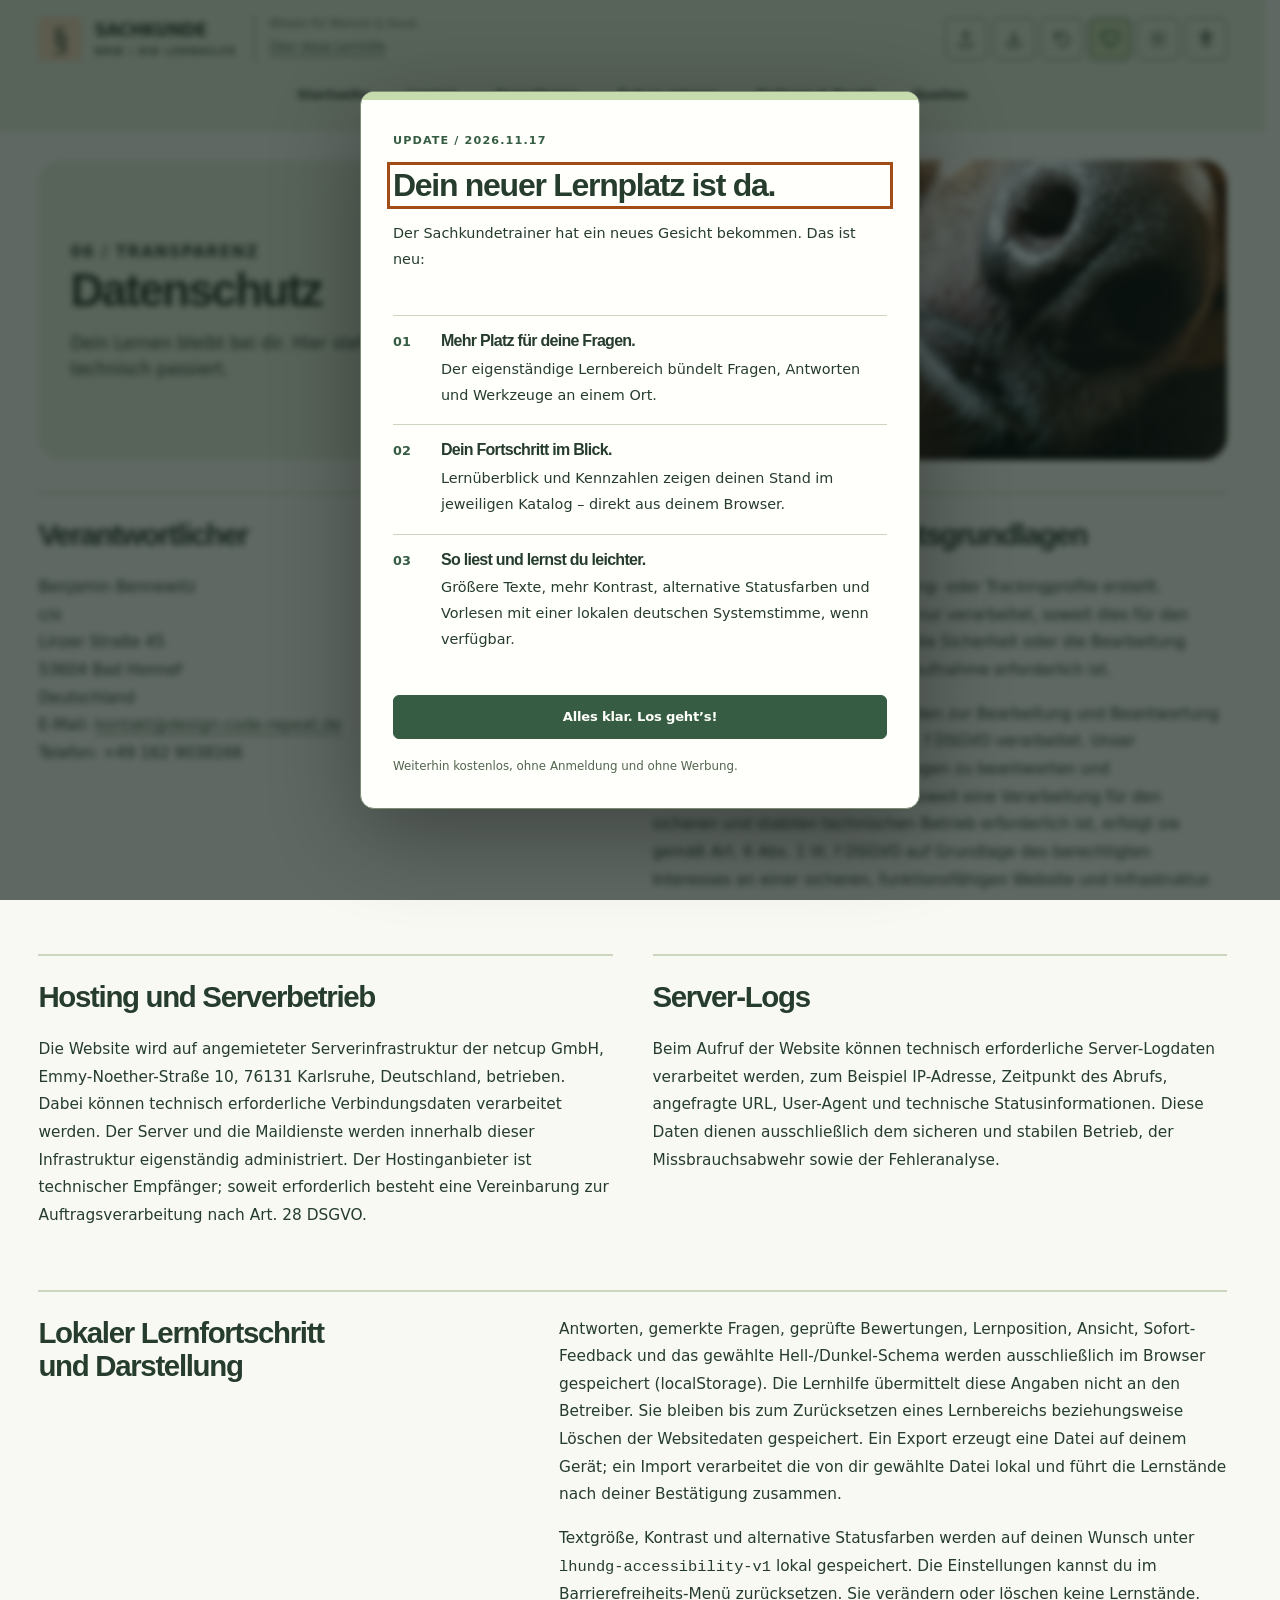
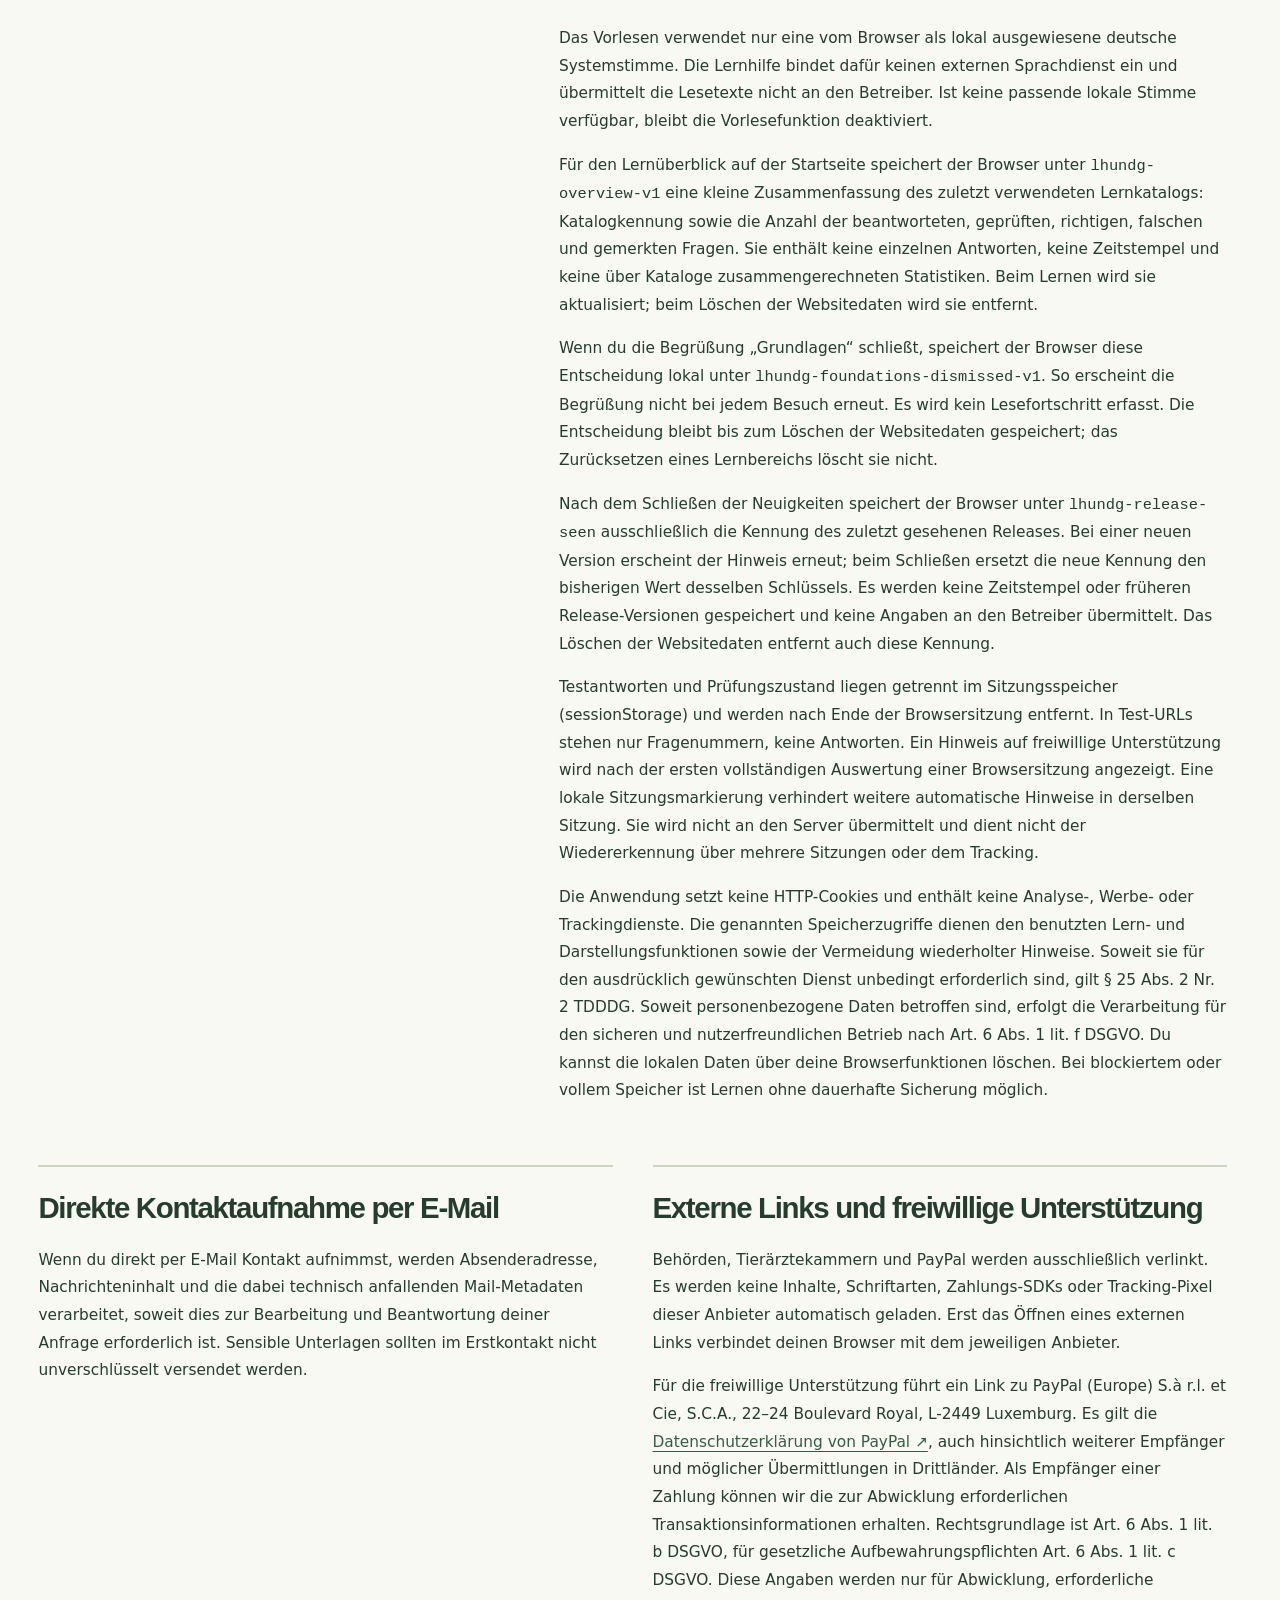
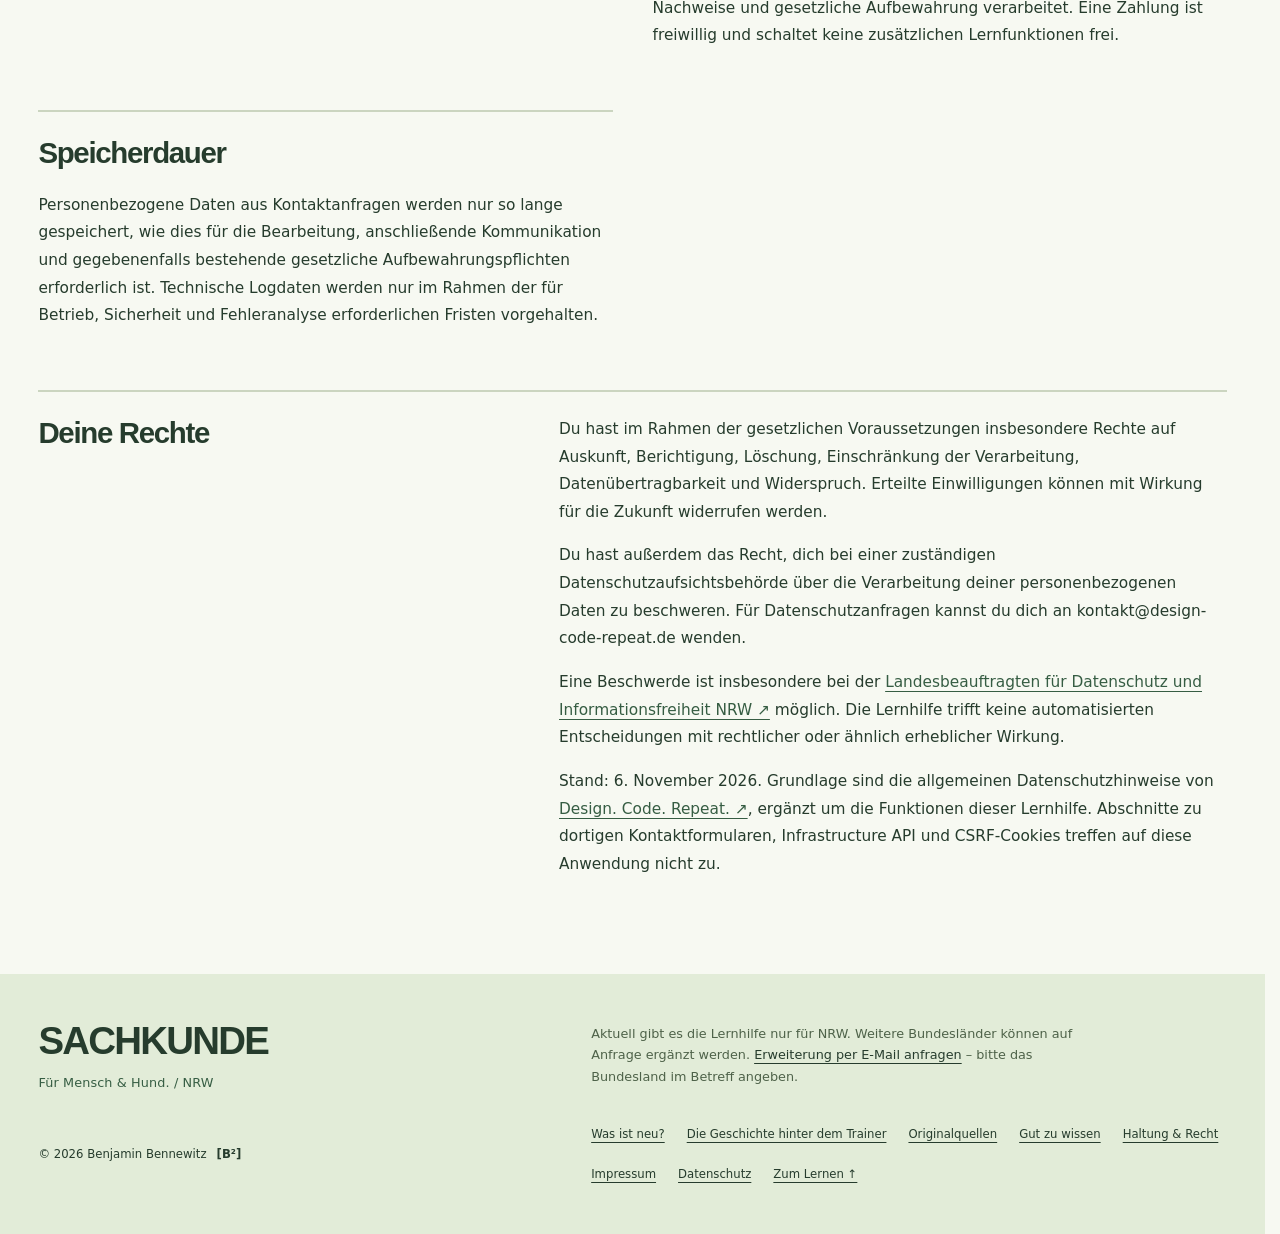
==== datenschutz.html @ b06ac9f8 "feat(trainer): refine design, magazine layouts, learning controls and versioned updates" ====
<!doctype html>
<html lang="de">

<head>
  <meta charset="utf-8">
  <meta name="viewport" content="width=device-width, initial-scale=1">
  <meta name="color-scheme" content="light dark">
  <meta name="robots" content="index,follow">
  <title>Datenschutz | Sachkunde NRW</title>
  <meta name="description"
    content="Datenschutzhinweise der kostenlosen NRW-Lernhilfe: Hosting, lokale Lernstände, E-Mail-Kontakt und PayPal.">
  <link rel="canonical" href="https://hunde-sachkundetrainer.de/nrw/datenschutz.html">
  <meta property="og:type" content="website">
  <meta property="og:locale" content="de_DE">
  <meta property="og:title" content="Datenschutz | Sachkunde NRW">
  <meta property="og:description"
    content="Datenschutzhinweise der kostenlosen NRW-Lernhilfe: Hosting, lokale Lernstände, E-Mail-Kontakt und PayPal.">
  <meta property="og:url" content="https://hunde-sachkundetrainer.de/nrw/datenschutz.html">
  <link rel="icon" href="favicon.svg" type="image/svg+xml" sizes="any">
  <link rel="icon" href="favicon.png" type="image/png" sizes="96x96">
  <link rel="shortcut icon" href="favicon.ico" type="image/x-icon">
  <script src="scripts/ui/accessibility-state.js?v=56"></script>
  <script src="scripts/ui/theme.js?v=38"></script>
  <link rel="stylesheet" href="styles/tokens.css?v=57">
  <link rel="stylesheet" href="styles/interface.css?v=49">
  <link rel="stylesheet" href="styles/navigation.css?v=52">
  <link rel="stylesheet" href="styles/character.css?v=58">
  <link rel="stylesheet" href="styles/editorial-identity.css?v=57">
  <link rel="stylesheet" href="styles/accessibility.css?v=58">
  <link rel="stylesheet" href="styles/magazine.css?v=60">

</head>

<body><a class="skip-link" href="#inhalt">Zum Inhalt</a>
  <header class="site-header wrap">
    <!-- BLOCK START: Marke und Projekthinweise -->
    <div class="header-brand-group"><a class="brand" href="./" aria-label="Sachkunde NRW – Startseite"><span
          class="brand-mark" aria-hidden="true">§</span><span>SACHKUNDE<span class="brand-sub">NRW / DIE
            LERNHILFE</span></span></a>
      <div class="header-project">
        <p>Wissen für Mensch &amp; Hund.</p>
        <a href="impressum.html#haftung" data-open-about aria-haspopup="dialog">Über diese Lernhilfe</a>
      </div>
    </div>
    <!-- BLOCK END: Marke und Projekthinweise -->
    <nav class="header-nav" aria-label="Hauptnavigation">
      <a href="./">Startseite</a>
      <a href="lernen.html#trainer">Lernen</a>
      <a href="grundlagen.html">Grundlagen</a>
      <a href="gut-zu-wissen.html">Gut zu wissen</a>
      <a href="hundewissen.html">Haltung &amp; Recht</a>
      <a href="quellen.html">Quellen</a>
    </nav>
    <div class="header-tools" role="group" aria-label="Darstellung und Lernwerkzeuge"><a class="icon-button"
        aria-label="Lernstand laden – im Trainer" href="lernen.html?action=import#trainer"><svg class="" width="20" height="20"
          viewBox="0 0 24 24" fill="none" stroke="currentColor" stroke-width="1.7" stroke-linecap="round"
          stroke-linejoin="round" aria-hidden="true">
          <path d="M12 16V4m-4 4 4-4 4 4M5 16v5h14v-5" />
        </svg><span class="tool-tip" aria-hidden="true">Laden im Trainer</span></a><a class="icon-button"
        aria-label="Lernstand sichern – im Trainer" href="lernen.html?action=export#trainer"><svg class="" width="20" height="20"
          viewBox="0 0 24 24" fill="none" stroke="currentColor" stroke-width="1.7" stroke-linecap="round"
          stroke-linejoin="round" aria-hidden="true">
          <path d="M12 3v12m-4-4 4 4 4-4M5 16v5h14v-5" />
        </svg><span class="tool-tip" aria-hidden="true">Sichern im Trainer</span></a><a class="icon-button"
        aria-label="Lernbereich zurücksetzen – im Trainer" href="lernen.html?action=reset#trainer"><svg class="" width="20"
          height="20" viewBox="0 0 24 24" fill="none" stroke="currentColor" stroke-width="1.7" stroke-linecap="round"
          stroke-linejoin="round" aria-hidden="true">
          <path d="M4 11a8 8 0 1 1 2 7M4 4v7h7" />
        </svg><span class="tool-tip" aria-hidden="true">Zurücksetzen im Trainer</span></a><button class="icon-button"
        type="button" aria-label="Über PayPal unterstützen" data-open-support><svg class="" width="20" height="20"
          viewBox="0 0 24 24" fill="none" stroke="currentColor" stroke-width="1.7" stroke-linecap="round"
          stroke-linejoin="round" aria-hidden="true">
          <path
            d="M20.8 4.6a5.4 5.4 0 0 0-7.6 0L12 5.8l-1.2-1.2a5.4 5.4 0 0 0-7.6 7.6L12 21l8.8-8.8a5.4 5.4 0 0 0 0-7.6Z" />
        </svg><span class="tool-tip" aria-hidden="true">Über PayPal unterstützen</span></button><button
        class="icon-button" type="button" aria-label="Farbschema wechseln" id="themeToggle"><svg class="theme-sun"
          width="20" height="20" viewBox="0 0 24 24" fill="none" stroke="currentColor" stroke-width="1.7"
          stroke-linecap="round" stroke-linejoin="round" aria-hidden="true">
          <circle cx="12" cy="12" r="4" />
          <path d="M12 1v2m0 18v2M1 12h2m18 0h2M4 4l1.5 1.5m13 13L20 20M4 20l1.5-1.5m13-13L20 4" />
        </svg><svg class="theme-moon" width="20" height="20" viewBox="0 0 24 24" fill="none" stroke="currentColor"
          stroke-width="1.7" stroke-linecap="round" stroke-linejoin="round" aria-hidden="true">
          <path d="M20.5 14A8.5 8.5 0 0 1 10 3.5 8.5 8.5 0 1 0 20.5 14Z" />
        </svg><span class="tool-tip" aria-hidden="true">Farbschema wechseln</span></button><button class="icon-button" type="button" data-open-accessibility aria-label="Barrierefreiheit einstellen" aria-haspopup="dialog">
        <svg width="20" height="20" viewBox="0 0 24 24" fill="none" stroke="currentColor" stroke-width="1.8" stroke-linecap="round" aria-hidden="true">
          <circle cx="12" cy="4" r="2"/><path d="M4 8h16m-8 0v6m0 0-4 7m4-7 4 7M8 8l1 6m7-6-1 6"/>
        </svg><span class="tool-tip" aria-hidden="true">Barrierefreiheit</span></button></div>
  </header>
  <main id="inhalt" class="prose wrap magazine" tabindex="-1">
    <!-- BLOCK START: Seitenauftakt -->
    <header class="page-masthead page-masthead--magazine">
      <div class="masthead-copy">
      <p class="eyebrow">06 / Transparenz</p>
      <h1>Datenschutz</h1>
        <p class="masthead-deck">Dein Lernen bleibt bei dir. Hier steht, was technisch passiert.</p>
      </div>
      <figure class="masthead-image"><img src="assets/public/huendin-nase.webp" width="1100" height="825" alt="Nahaufnahme der Nase der Hündin." loading="eager" decoding="async"></figure>
    </header>
    <!-- BLOCK END: Seitenauftakt -->
    <!-- BLOCK START: Magazinkapitel -->
    <div class="magazine-body">
      <div class="editorial-chapter">
        <h2>Verantwortlicher</h2>
    <p>Benjamin Bennewitz<br>c/o<br>Linzer Straße 45<br>53604 Bad Honnef<br>Deutschland<br>E-Mail: <a
        href="mailto:kontakt@design-code-repeat.de">kontakt@design-code-repeat.de</a><br>Telefon: +49 162 9038166</p>
</div>
      <div class="editorial-chapter">
        <h2>Grundsatz und Rechtsgrundlagen</h2>
    <p>Es werden keine Analyse-, Marketing- oder Trackingprofile erstellt. Personenbezogene Daten werden nur
      verarbeitet, soweit dies für den technischen Betrieb der Website, die Sicherheit oder die Bearbeitung einer von
      dir ausgelösten Kontaktaufnahme erforderlich ist.</p>
    <p>Kontaktanfragen zur Lernhilfe werden zur Bearbeitung und Beantwortung auf Grundlage von Art. 6 Abs. 1 lit. f
      DSGVO verarbeitet. Unser berechtigtes Interesse ist es, Anfragen zu beantworten und Übertragungsfehler zu beheben.
      Soweit eine Verarbeitung für den sicheren und stabilen technischen Betrieb erforderlich ist, erfolgt sie gemäß
      Art. 6 Abs. 1 lit. f DSGVO auf Grundlage des berechtigten Interesses an einer sicheren, funktionsfähigen Website
      und Infrastruktur.</p>
</div>
      <div class="editorial-chapter">
        <h2>Hosting und Serverbetrieb</h2>
    <p>Die Website wird auf angemieteter Serverinfrastruktur der netcup GmbH, Emmy-Noether-Straße 10, 76131 Karlsruhe,
      Deutschland, betrieben. Dabei können technisch erforderliche Verbindungsdaten verarbeitet werden. Der Server und
      die Maildienste werden innerhalb dieser Infrastruktur eigenständig administriert. Der Hostinganbieter ist
      technischer Empfänger; soweit erforderlich besteht eine Vereinbarung zur Auftragsverarbeitung nach Art. 28 DSGVO.
    </p>
</div>
      <div class="editorial-chapter">
        <h2>Server-Logs</h2>
    <p>Beim Aufruf der Website können technisch erforderliche Server-Logdaten verarbeitet werden, zum Beispiel
      IP-Adresse, Zeitpunkt des Abrufs, angefragte URL, User-Agent und technische Statusinformationen. Diese Daten
      dienen ausschließlich dem sicheren und stabilen Betrieb, der Missbrauchsabwehr sowie der Fehleranalyse. </p>
</div>
      <div class="editorial-chapter editorial-chapter--full editorial-chapter--split">
        <h2 id="browserspeicher">Lokaler Lernfortschritt und Darstellung</h2>
<div class="chapter-body">
    <p>Antworten, gemerkte Fragen, geprüfte Bewertungen, Lernposition, Ansicht, Sofort-Feedback und das gewählte
      Hell-/Dunkel-Schema werden ausschließlich im Browser gespeichert (localStorage). Die Lernhilfe übermittelt diese
      Angaben nicht an den Betreiber. Sie bleiben bis zum Zurücksetzen eines Lernbereichs beziehungsweise Löschen der
      Websitedaten gespeichert. Ein Export erzeugt eine Datei auf deinem Gerät; ein Import verarbeitet die von dir
      gewählte Datei lokal und führt die Lernstände nach deiner Bestätigung zusammen.</p>
    <!-- BLOCK START: Darstellungspräferenzen und lokale Sprachausgabe -->
    <p>Textgröße, Kontrast und alternative Statusfarben werden auf deinen Wunsch
      unter <code>lhundg-accessibility-v1</code> lokal gespeichert. Die Einstellungen kannst du im
      Barrierefreiheits-Menü zurücksetzen. Sie verändern oder löschen keine Lernstände.</p>
    <p>Das Vorlesen verwendet nur eine vom Browser als lokal ausgewiesene deutsche Systemstimme.
      Die Lernhilfe bindet dafür keinen externen Sprachdienst ein und übermittelt die Lesetexte nicht an den Betreiber.
      Ist keine passende lokale Stimme verfügbar, bleibt die Vorlesefunktion deaktiviert.</p>
    <p>Für den Lernüberblick auf der Startseite speichert der Browser unter <code>lhundg-overview-v1</code>
      eine kleine Zusammenfassung des zuletzt verwendeten Lernkatalogs: Katalogkennung sowie die Anzahl der
      beantworteten, geprüften, richtigen, falschen und gemerkten Fragen. Sie enthält keine einzelnen Antworten,
      keine Zeitstempel und keine über Kataloge zusammengerechneten Statistiken. Beim Lernen wird sie aktualisiert;
      beim Löschen der Websitedaten wird sie entfernt.</p>
    <!-- BLOCK END: Darstellungspräferenzen und lokale Sprachausgabe -->
    <!-- BLOCK START: Speicherung des Grundlagenhinweises -->
    <p>Wenn du die Begrüßung „Grundlagen“ schließt, speichert der Browser diese Entscheidung lokal unter
      <code>lhundg-foundations-dismissed-v1</code>. So erscheint die Begrüßung nicht bei jedem Besuch erneut. Es wird
      kein
      Lesefortschritt erfasst. Die Entscheidung bleibt bis zum Löschen der
      Websitedaten gespeichert; das Zurücksetzen eines Lernbereichs löscht sie nicht.
    </p>
    <!-- BLOCK END: Speicherung des Grundlagenhinweises -->
    <!-- BLOCK START: Gesehene Release-Version -->
    <p>Nach dem Schließen der Neuigkeiten speichert der Browser unter <code>lhundg-release-seen</code>
      ausschließlich die Kennung des zuletzt gesehenen Releases. Bei einer neuen Version erscheint der Hinweis erneut;
      beim Schließen ersetzt die neue Kennung den bisherigen Wert desselben Schlüssels. Es werden keine Zeitstempel
      oder früheren Release-Versionen gespeichert und keine Angaben an den Betreiber übermittelt. Das Löschen der
      Websitedaten entfernt auch diese Kennung.</p>
    <!-- BLOCK END: Gesehene Release-Version -->
    <p>Testantworten und Prüfungszustand liegen getrennt im Sitzungsspeicher (sessionStorage) und werden nach Ende der
      Browsersitzung entfernt. In Test-URLs stehen nur Fragenummern, keine Antworten. Ein Hinweis auf freiwillige
      Unterstützung wird nach der ersten vollständigen Auswertung einer Browsersitzung angezeigt. Eine lokale
      Sitzungsmarkierung verhindert weitere automatische Hinweise in derselben Sitzung. Sie wird nicht an den Server
      übermittelt und dient nicht der Wiedererkennung über mehrere Sitzungen oder dem Tracking.</p>
    <p>Die Anwendung setzt keine HTTP-Cookies und enthält keine Analyse-, Werbe- oder Trackingdienste. Die genannten
      Speicherzugriffe dienen den benutzten Lern- und Darstellungsfunktionen sowie der Vermeidung wiederholter Hinweise.
      Soweit sie für den ausdrücklich gewünschten Dienst unbedingt erforderlich sind, gilt § 25 Abs. 2 Nr. 2 TDDDG.
      Soweit personenbezogene Daten betroffen sind, erfolgt die Verarbeitung für den sicheren und nutzerfreundlichen
      Betrieb nach Art. 6 Abs. 1 lit. f DSGVO. Du kannst die lokalen Daten über deine Browserfunktionen löschen. Bei
      blockiertem oder vollem Speicher ist Lernen ohne dauerhafte Sicherung möglich.</p>
</div>
</div>
      <div class="editorial-chapter">
        <h2>Direkte Kontaktaufnahme per E-Mail</h2>
    <p>Wenn du direkt per E-Mail Kontakt aufnimmst, werden Absenderadresse, Nachrichteninhalt und die dabei technisch
      anfallenden Mail-Metadaten verarbeitet, soweit dies zur Bearbeitung und Beantwortung deiner Anfrage erforderlich
      ist. Sensible Unterlagen sollten im Erstkontakt nicht unverschlüsselt versendet werden.</p>
</div>
      <div class="editorial-chapter">
        <h2>Externe Links und freiwillige Unterstützung</h2>
    <p>Behörden, Tierärztekammern und PayPal werden ausschließlich verlinkt. Es werden keine Inhalte, Schriftarten,
      Zahlungs-SDKs oder Tracking-Pixel dieser Anbieter automatisch geladen. Erst das Öffnen eines externen Links
      verbindet deinen Browser mit dem jeweiligen Anbieter.</p>
    <p>Für die freiwillige Unterstützung führt ein Link zu PayPal (Europe) S.à r.l. et Cie, S.C.A., 22–24 Boulevard
      Royal, L-2449 Luxemburg. Es gilt die <a href="https://www.paypal.com/de/legalhub/paypal/privacy-full"
        target="_blank" rel="noopener noreferrer external">Datenschutzerklärung von PayPal ↗</a>, auch hinsichtlich
      weiterer Empfänger und möglicher Übermittlungen in Drittländer. Als Empfänger einer Zahlung können wir die zur
      Abwicklung erforderlichen Transaktionsinformationen erhalten. Rechtsgrundlage ist Art. 6 Abs. 1 lit. b DSGVO, für
      gesetzliche Aufbewahrungspflichten Art. 6 Abs. 1 lit. c DSGVO. Diese Angaben werden nur für Abwicklung,
      erforderliche Nachweise und gesetzliche Aufbewahrung verarbeitet. Eine Zahlung ist freiwillig und schaltet keine
      zusätzlichen Lernfunktionen frei.</p>
</div>
      <div class="editorial-chapter">
        <h2>Speicherdauer</h2>
    <p>Personenbezogene Daten aus Kontaktanfragen werden nur so lange gespeichert, wie dies für die Bearbeitung,
      anschließende Kommunikation und gegebenenfalls bestehende gesetzliche Aufbewahrungspflichten erforderlich ist.
      Technische Logdaten werden nur im Rahmen der für Betrieb, Sicherheit und Fehleranalyse erforderlichen Fristen
      vorgehalten.</p>
</div>
      <div class="editorial-chapter editorial-chapter--full editorial-chapter--split">
        <h2>Deine Rechte</h2>
<div class="chapter-body">
    <p>Du hast im Rahmen der gesetzlichen Voraussetzungen insbesondere Rechte auf Auskunft, Berichtigung, Löschung,
      Einschränkung der Verarbeitung, Datenübertragbarkeit und Widerspruch. Erteilte Einwilligungen können mit Wirkung
      für die Zukunft widerrufen werden.</p>
    <p>Du hast außerdem das Recht, dich bei einer zuständigen Datenschutzaufsichtsbehörde über die Verarbeitung deiner
      personenbezogenen Daten zu beschweren. Für Datenschutzanfragen kannst du dich an kontakt@design-code-repeat.de
      wenden.</p>
    <p>Eine Beschwerde ist insbesondere bei der <a href="https://www.ldi.nrw.de/" target="_blank"
        rel="noopener noreferrer external">Landesbeauftragten für Datenschutz und Informationsfreiheit NRW ↗</a>
      möglich. Die Lernhilfe trifft keine automatisierten Entscheidungen mit rechtlicher oder ähnlich erheblicher
      Wirkung.</p>
    <p>Stand: 6. November 2026. Grundlage sind die allgemeinen Datenschutzhinweise von <a
        href="https://design-code-repeat.de/datenschutz" target="_blank" rel="noopener noreferrer external">Design.
        Code. Repeat. ↗</a>, ergänzt um die Funktionen dieser Lernhilfe. Abschnitte zu dortigen Kontaktformularen,
      Infrastructure API und CSRF-Cookies treffen auf diese Anwendung nicht zu.</p>
</div>
</div>
    </div>
    <!-- BLOCK END: Magazinkapitel -->
  </main>
  <footer class="site-footer wrap">
    <!-- BLOCK START: Gemeinsame Fußzeilenmarke -->
    <a class="footer-brand" href="./">SACHKUNDE<span>Für Mensch &amp; Hund. / NRW</span></a>
    <!-- BLOCK END: Gemeinsame Fußzeilenmarke -->
    <p class="footer-scope">Aktuell gibt es die Lernhilfe nur für NRW. Weitere Bundesländer können auf Anfrage ergänzt
      werden. <a
        href="mailto:kontakt@design-code-repeat.de?subject=Sachkundenachweis%20f%C3%BCr%20Hunde%20%28Bundesland%29">Erweiterung
        per E-Mail anfragen</a> – bitte das Bundesland im Betreff angeben.</p>

    <p class="footer-credit">© 2026 Benjamin Bennewitz <a class="developer-tag" href="https://design-code-repeat.de/"
        aria-label="Entwicklung und Design: Benjamin Bennewitz">[B²]</a></p>
    <nav aria-label="Rechtliches und Informationen"><a href="./" data-open-release aria-haspopup="dialog">Was ist neu?</a><a href="./#geschichte" data-open-story
        aria-haspopup="dialog">Die Geschichte hinter dem Trainer</a><a href="quellen.html">Originalquellen</a><a
        href="gut-zu-wissen.html">Gut zu wissen</a><a href="hundewissen.html">Haltung &amp; Recht</a><a
        href="impressum.html">Impressum</a><a href="datenschutz.html">Datenschutz</a><a href="lernen.html#trainer">Zum Lernen
        ↑</a></nav>
  </footer>
  <script src="scripts/site-config.js?v=38" defer></script>
  <script src="scripts/ui/shared.js?v=56" defer></script>
  <script src="scripts/ui/modal.js?v=58" defer></script>
  <script src="scripts/ui/story.js?v=1" defer></script>
  <script src="scripts/ui/toast-item.js?v=38" defer></script>
  <script src="scripts/ui/toasts.js?v=38" defer></script>
  <script src="scripts/ui/support.js?v=38" defer></script>
  <script src="scripts/ui/navigation.js?v=51" defer></script>
  <script src="scripts/ui/accessibility-speech.js?v=55" defer></script>
  <script src="scripts/ui/accessibility-panel.js?v=58" defer></script>
  <script src="scripts/ui/release.js?v=60" defer></script>
  <script src="scripts/ui/common.js?v=57" defer></script>
  <script src="scripts/ui/controls.js?v=38" defer></script>
</body>

</html>
---- styles/tokens.css ----
/*###############################
###
###     tokens.css
###     Hunde-Sachkundetrainer NRW
###     BASED ON: HTML5, CSS3, JavaScript
###     AUTHOR: Benjamin Bennewitz
###
###
###       ██████╗  ▀█
###       ██╔══██╗ █▄
###       ██████╦╝
###       ██╔══██╗
###       ██████╦╝
###       ╚═════╝
###
#################################*/

/* ===========================================================================
   INHALTSVERZEICHNIS
   01   Gemeinsame Gestaltungsrollen und helles Farbschema
   02   Dunkles Farbschema
   03   Systemfarbschema
   ========================================================================== */

/* ===========================================================================
   01   Gemeinsame Gestaltungsrollen und helles Farbschema
   ========================================================================== */

:root {
  color-scheme: light;
  --brand-forest: #365d43;
  --brand-forest-hover: #284b34;
  --brand-cream: #fffff7;
  --brand-soft: #c9d9be;
  --highlight: #c6dcae;
  --highlight-hover: #d7e8c3;
  --highlight-ink: #263c2d;
  --warm: #efd5b7;
  --paper: var(--surface);
  --ink: var(--text);
  --radius-sm: 6px;
  --radius-md: 14px;
  --radius-lg: 24px;
  --space-1: 8px;
  --space-2: 16px;
  --space-3: 24px;
  --space-4: 40px;
  --page-gutter: clamp(16px, 3vw, 40px);
  --display-font: Arial, "Helvetica Neue", sans-serif;
  --body-font: system-ui, -apple-system, BlinkMacSystemFont, "Segoe UI", sans-serif;
  --bg: #f7f9f2;
  --surface: #fffffb;
  --subtle: #edf2e5;
  --text: #263c2d;
  --muted: #52644e;
  --line: #cbd5c0;
  --accent: #365d43;
  --accent-hover: #284b34;
  --on-accent: #fffffb;
  --accent-bg: #e2ecd8;
  --rust: #894221;
  --rust-bg: #f8e4d3;
  --ok: #28603d;
  --ok-bg: #e4f0da;
  --bad: #a02e32;
  --bad-bg: #f9e4e0;
  --focus: #a24d17;
  --control-line: #7c8d74;
  --nav-bg: #e2ecd8;
  --nav-panel: #d5e4c6;
  --nav-control: #fffffb;
  --nav-line: #7c8d74;
  --nav-muted: #4e6249;
  --question-bg: #fffffb;
  --answer-bg: #f4f7ee;
  --filter-bg: #f0f5e8;
  --control-hover: #e6efdc;
  --shadow: 0 12px 32px #1a392710;
}

/* ===========================================================================
   02   Dunkles Farbschema
   ========================================================================== */

:root[data-theme=dark] {
  color-scheme: dark;
  --bg: #17241c;
  --surface: #223329;
  --subtle: #2d4132;
  --text: #f1f5e9;
  --muted: #c5d2bd;
  --line: #516b55;
  --accent: #c6dcae;
  --accent-hover: #d7e8c3;
  --on-accent: #263c2d;
  --accent-bg: #304a34;
  --rust: #efbc96;
  --rust-bg: #3b3026;
  --ok: #b9dfb1;
  --ok-bg: #2a4030;
  --bad: #ffb7b2;
  --bad-bg: #4b3030;
  --focus: #d7e8c3;
  --control-line: #899e88;
  --nav-bg: #2b4130;
  --nav-panel: #36523b;
  --nav-control: #223329;
  --nav-line: #8aa17e;
  --nav-muted: #c5d2bd;
  --question-bg: #223329;
  --answer-bg: #263a2d;
  --filter-bg: #263a2d;
  --control-hover: #3d5840;
  --shadow: none;
}

/* ===========================================================================
   03   Systemfarbschema
   ========================================================================== */

@media (prefers-color-scheme: dark) {
  :root:not([data-theme=light]) {
    color-scheme: dark;
    --bg: #17241c;
    --surface: #223329;
    --subtle: #2d4132;
    --text: #f1f5e9;
    --muted: #c5d2bd;
    --line: #516b55;
    --accent: #c6dcae;
    --accent-hover: #d7e8c3;
    --on-accent: #263c2d;
    --accent-bg: #304a34;
    --rust: #efbc96;
    --rust-bg: #3b3026;
    --ok: #b9dfb1;
    --ok-bg: #2a4030;
    --bad: #ffb7b2;
    --bad-bg: #4b3030;
    --focus: #d7e8c3;
    --control-line: #899e88;
    --nav-bg: #2b4130;
    --nav-panel: #36523b;
    --nav-control: #223329;
    --nav-line: #8aa17e;
    --nav-muted: #c5d2bd;
    --question-bg: #223329;
    --answer-bg: #263a2d;
    --filter-bg: #263a2d;
    --control-hover: #3d5840;
    --shadow: none;
  }
}
---- styles/interface.css ----
/*###############################
###
###     styles/interface.css
###     NRW Sachkundeprüfung – Lernhilfe
###     BASED ON: HTML5, CSS3, JavaScript
###     AUTHOR: Benjamin Bennewitz
###
###
###       ██████╗  ▀█
###       ██╔══██╗ █▄
###       ██████╦╝
###       ██╔══██╗
###       ██████╦╝
###       ╚═════╝
###
###
#################################*/

/* ==========================================================================
   INHALTSVERZEICHNIS
   01   Grundelemente und Typografie
   02   Seitenlayout und Lernkomponenten
   03   Responsive Basis und Sonderansichten
   04   Navigation, Dialoge und Lernaktionen
   05   Farbflächen und eigene Bedienelemente
   06   Fußzeile und Hinweise
   07   Kompakter Lernraum und responsive Anordnung
   08   PayPal-Unterstützung
   09   Wissensnavigation und Reisehinweise
   10   Wiederverwendbare Modale, Toasts und ergänzende Seitenelemente
   11   Auffindbare Sammlungen und gemeinsame Bewegungsregeln
   12   Persönliche Entstehungsgeschichte
   ========================================================================== */

/* ==========================================================================
   01   Grundelemente und Typografie
   ========================================================================== */

* {
  box-sizing: border-box;
}

html {
  scroll-behavior: smooth;
  scroll-padding-top: 24px;
}

body {
  margin: 0;
  background: var(--bg);
  color: var(--text);
  font: 16px/1.6 system-ui, -apple-system, BlinkMacSystemFont, "Segoe UI", sans-serif;
}

button,
input,
select {
  font: inherit;
}

button,
a,
input,
select,
summary {
  -webkit-tap-highlight-color: transparent;
}

button,
summary {
  cursor: pointer;
}

a {
  color: var(--accent);
  text-underline-offset: 4px;
}

a:hover {
  color: var(--accent-hover);
}

button:disabled {
  opacity: .5;
  cursor: not-allowed;
}

button,
input,
select {
  max-width: 100%;
}

input,
select {
  min-height: 46px;
  border: 1px solid var(--line);
  border-radius: 10px;
  padding: 9px 12px;
  background: var(--surface);
  color: var(--text);
}

select {
  width: 100%;
  cursor: pointer;
}

input[type=search] {
  width: 100%;
}

label {
  font-size: .8rem;
  font-weight: 650;
}

h1,
h2,
h3,
p {
  margin: 0;
}

h1,
h2,
h3 {
  line-height: 1.15;
  letter-spacing: -.035em;
}

h2 {
  font-size: clamp(1.65rem, 3vw, 2.5rem);
}

h3 {
  font-size: 1.15rem;
}

button {
  border: 0;
}

button:focus-visible,
a:focus-visible,
input:focus-visible,
select:focus-visible,
summary:focus-visible,
[tabindex="-1"]:focus-visible {
  outline: 2px solid var(--focus);
  outline-offset: 2px;
}

button:disabled:hover {
  transform: none;
}

[hidden] {
  display: none !important;
}

.wrap {
  width: min(1440px, calc(100% - 80px));
  margin-inline: auto;
}

/* ==========================================================================
   02   Seitenlayout und Lernkomponenten
   ========================================================================== */

.site-header {
  display: grid;
  grid-template-columns: 1fr auto 1fr;
  gap: 30px;
  align-items: center;
  padding-block: 25px;
  border-bottom: 1px solid var(--line);
}

.header-brand-group {
  display: flex;
  flex-wrap: wrap;
  align-items: center;
  gap: 12px 18px;
  min-width: 0;
}

.header-project {
  padding-inline-start: 14px;
  border-inline-start: 1px solid var(--line);
  color: var(--muted);
}

.header-project p {
  font-size: .68rem;
  line-height: 1.5;
}

.header-project a {
  display: inline-flex;
  align-items: center;
  min-height: 30px;
  font-size: .72rem;
  text-underline-offset: 4px;
}

.brand {
  display: grid;
  grid-template-columns: 44px auto;
  align-items: center;
  gap: 12px;
  width: max-content;
  text-decoration: none;
  line-height: 1.2;
  color: var(--text);
  font-size: 1rem;
  letter-spacing: .05em;
  font-weight: 850;
}

.brand-mark {
  display: grid;
  place-items: center;
  border: 1px solid var(--accent);
  border-radius: 50%;
  width: 44px;
  height: 44px;
  color: var(--accent);
  font: 34px/1 Georgia, serif;
}

.brand-sub {
  display: block;
  font-size: .59rem;
  letter-spacing: .13em;
  font-weight: 600;
  margin-top: 4px;
}

.header-nav {
  display: grid;
  grid-auto-flow: column;
  gap: 28px;
  font-size: .86rem;
}

.header-nav a {
  text-decoration: none;
  color: var(--muted);
}

.header-nav [aria-current] {
  color: var(--accent);
  text-decoration: underline;
  text-underline-offset: 8px;
}

.theme-control {
  justify-self: end;
  display: grid;
  grid-template-columns: auto auto;
  align-items: center;
  gap: 12px;
  color: var(--muted);
  font-size: .74rem;
}

.theme-control select {
  font-size: .78rem;
  min-height: 42px;
  padding: 6px 9px;
}

.hero {
  display: grid;
  grid-template-columns: minmax(0, 1.6fr) minmax(250px, .75fr);
  gap: 70px;
  padding-block: 62px 42px;
  align-items: center;
}

.eyebrow {
  display: block;
  font-size: .67rem;
  letter-spacing: .12em;
  font-weight: 750;
  color: var(--accent);
  margin-bottom: 14px;
}

.live-dot {
  display: inline-block;
  width: 7px;
  height: 7px;
  background: var(--accent);
  border-radius: 50%;
  margin-right: 7px;
}

h1 {
  font-size: clamp(2.2rem, 3.9vw, 4rem);
  font-weight: 750;
  max-width: 900px;
}

h1 span {
  display: block;
  font-family: Georgia, "Times New Roman", serif;
  font-weight: 400;
  font-style: italic;
  color: var(--accent);
  margin-top: 8px;
}

.hero-intro {
  font-size: .98rem;
  color: var(--muted);
  max-width: 550px;
  margin-top: 22px;
  line-height: 1.7;
}

.hero-links {
  display: grid;
  grid-template-columns: auto auto;
  justify-content: start;
  align-items: center;
  gap: 26px;
  margin-top: 27px;
  font-size: .85rem;
}

.primary,
.secondary,
.button {
  display: inline-grid;
  grid-auto-flow: column;
  align-items: center;
  justify-content: center;
  gap: 18px;
  min-height: 46px;
  padding: 11px 17px;
  border-radius: 10px;
  text-align: center;
  font-size: .82rem;
  font-weight: 700;
  text-decoration: none;
  line-height: 1.45;
}

.primary {
  background: var(--accent);
  color: var(--on-accent);
  border: 1px solid var(--accent);
}

.primary:hover {
  background: var(--accent-hover);
  color: var(--on-accent);
}

.secondary {
  color: var(--text);
  background: var(--surface);
  border: 1px solid var(--line);
}

.secondary:hover {
  background: var(--subtle);
  border-color: var(--accent);
}

.hero-note {
  background: var(--accent-bg);
  border-radius: 6px 46px 6px 6px;
  padding: 30px;
  transform: rotate(1.5deg);
  max-width: 400px;
  justify-self: end;
}

.note-index,
.small-label {
  font-size: .65rem;
  letter-spacing: .1em;
  font-weight: 700;
  color: var(--muted);
}

.hero-note p {
  font-size: 1rem;
  line-height: 1.6;
  margin-top: 22px;
  max-width: 290px;
}

.hero-note strong {
  font-size: 1.15rem;
  font-weight: 550;
}

.note-bottom {
  display: grid;
  grid-template-columns: 1fr auto;
  border-top: 1px solid var(--line);
  margin-top: 30px;
  padding-top: 15px;
  font-size: .75rem;
  color: var(--accent);
}

.context-note {
  border: 1px solid var(--line);
  border-left: 3px solid var(--rust);
  background: var(--surface);
  padding: 15px 20px;
  border-radius: 0 10px 10px 0;
  font-size: .79rem;
  color: var(--muted);
}

.context-note strong {
  color: var(--text);
}

.trainer {
  padding-top: 45px;
  scroll-margin-top: 20px;
}

.section-heading {
  display: grid;
  grid-template-columns: 1fr auto;
  gap: 20px;
  align-items: end;
  margin-bottom: 26px;
}

.section-heading .eyebrow {
  margin-bottom: 8px;
}

.small-label {
  background: var(--subtle);
  padding: 7px 12px;
  border-radius: 6px;
  letter-spacing: .03em;
}

.learning-layout {
  display: grid;
  grid-template-columns: 280px minmax(0, 1fr);
  gap: 28px;
  align-items: start;
}

.sidebar {
  display: grid;
  gap: 16px;
  position: sticky;
  top: 20px;
  align-content: start;
}

.side-panel {
  padding: 20px;
  background: var(--surface);
  border: 1px solid var(--line);
  border-radius: 14px;
  display: grid;
  gap: 12px;
}

.side-panel select {
  font-size: .8rem;
  padding-left: 9px;
}

.progress-meta {
  display: grid;
  grid-template-columns: 1fr auto;
  gap: 12px;
  align-items: center;
  font-size: .74rem;
  margin-top: 9px;
}

.progress-meta span {
  color: var(--muted);
}

progress {
  appearance: none;
  width: 100%;
  height: 6px;
  border: none;
  border-radius: 10px;
  overflow: hidden;
  background: var(--subtle);
  color: var(--accent);
}

progress::-webkit-progress-bar {
  background: var(--subtle);
}

progress::-webkit-progress-value {
  background: var(--accent);
  border-radius: 10px;
}

progress::-moz-progress-bar {
  background: var(--accent);
  border-radius: 10px;
}

.microcopy {
  color: var(--muted);
  font-size: .74rem;
  line-height: 1.6;
}

.nav-details {
  border-top: 1px solid var(--line);
  padding-top: 15px;
  margin-top: 2px;
}

.nav-details summary {
  display: grid;
  grid-template-columns: 1fr auto;
  align-items: center;
  font-size: .8rem;
  font-weight: 650;
  list-style: none;
  min-height: 44px;
}

.nav-details summary::-webkit-details-marker {
  display: none;
}

.nav-details[open] summary span {
  transform: rotate(45deg);
}

.question-nav {
  display: grid;
  grid-template-columns: repeat(5, minmax(0, 1fr));
  gap: 5px;
  max-height: 235px;
  overflow: auto;
  overscroll-behavior: contain;
  scrollbar-width: thin;
  scrollbar-color: var(--nav-line) transparent;
  padding: 6px;
  margin: 10px -6px -4px;
}

.nav-q {
  position: relative;
  min-width: 0;
  min-height: 38px;
  font-size: .7rem;
  border: 1px solid var(--line);
  border-radius: 6px;
  background: var(--surface);
  color: var(--text);
}

.nav-q.answered {
  background: var(--accent-bg);
  color: var(--accent);
  border-color: var(--accent);
}

.nav-q[aria-current] {
  outline: 2px solid var(--accent);
  outline-offset: 1px;
}

.nav-q.correct {
  color: var(--ok);
  border-color: var(--ok);
  background: transparent;
}

.nav-q.wrong {
  color: var(--bad);
  border-color: var(--bad);
  background: var(--bad-bg);
}

.nav-q.correct::before,
.nav-q.wrong::before {
  position: absolute;
  inset-block-start: 1px;
  inset-inline-start: 3px;
  font-size: .65rem;
  line-height: 1;
}

.nav-q.correct::before {
  content: '✓';
}

.nav-q.wrong::before {
  content: '×';
}

.nav-legend {
  display: flex;
  flex-wrap: wrap;
  gap: 8px 12px;
  margin-top: 10px;
  font-size: .68rem;
  color: var(--nav-muted);
}

.nav-legend-item {
  display: inline-flex;
  align-items: center;
  gap: 6px;
}

.legend-marker {
  display: inline-flex;
  align-items: center;
  gap: 3px;
  line-height: 1;
}

.legend-dot {
  width: 9px;
  height: 9px;
  border: 1px solid currentColor;
  border-radius: 50%;
}

.legend-marker--answered,
.legend-marker--correct {
  color: var(--accent);
}

.legend-marker--wrong {
  color: var(--bad);
}

.legend-dot--filled {
  background: currentColor;
}

.legend-star {
  color: var(--rust);
}

.nav-q.bookmarked:after {
  content: '★';
  position: absolute;
  right: 1px;
  top: -4px;
  font-size: .65rem;
  color: var(--rust);
}

.exam-panel {
  display: grid;
  gap: 14px;
  background: var(--accent-bg);
  padding: 23px 20px;
  border-radius: 14px;
}

.exam-panel .eyebrow {
  margin: 0;
  font-size: .6rem;
}

.exam-panel .test-title {
  margin: 0;
  font-family: Georgia, serif;
  font-size: 1.5rem;
  font-weight: 400;
}

.exam-panel p:not(.eyebrow):not(.test-title) {
  font-size: .79rem;
  color: var(--muted);
}

.side-tools {
  gap: 0;
}

.text-button,
.file-label {
  background: none;
  color: var(--accent);
  font-size: .76rem;
  text-align: left;
  min-height: 44px;
  padding: 8px 0;
  text-decoration: underline;
  text-underline-offset: 4px;
}

.file-label {
  cursor: pointer;
}

.file-label:focus-within {
  outline: 2px solid var(--focus);
}

.danger {
  color: var(--bad);
}

.workspace {
  min-width: 0;
  display: grid;
  gap: 16px;
}

.study-toolbar {
  display: grid;
  grid-template-columns: 1fr auto;
  gap: 18px;
  align-items: start;
}

.study-toolbar h3 {
  font-size: 1.15rem;
  margin: 0 0 6px;
}

.view-control {
  display: grid;
  gap: 4px;
  min-width: 140px;
  font-size: .68rem;
}

.view-control select {
  min-height: 38px;
  padding: 6px 10px;
  font-size: .76rem;
}

.filters {
  display: grid;
  grid-template-columns: minmax(140px, 1.6fr) minmax(120px, 1fr) minmax(110px, 1fr);
  gap: 12px;
  background: var(--subtle);
  padding: 15px;
  border-radius: 12px;
}

.filters label {
  display: grid;
  gap: 5px;
  font-size: .68rem;
  min-width: 0;
}

.filters input,
.filters select {
  font-size: .78rem;
}

.study-options {
  display: grid;
  grid-template-columns: 1fr auto auto;
  gap: 12px;
  align-items: center;
}

.switch-label {
  display: grid;
  grid-template-columns: auto 1fr;
  gap: 9px;
  align-items: center;
  font-size: .76rem;
  cursor: pointer;
}

.switch-label input {
  width: 19px;
  height: 19px;
  min-height: 0;
  accent-color: var(--accent);
  margin: 0;
}

.questions {
  display: grid;
  gap: 16px;
}

.question-card {
  background: var(--surface);
  border: 1px solid var(--line);
  border-radius: 16px;
  padding: 28px;
  box-shadow: var(--shadow);
  min-width: 0;
  scroll-margin-top: 24px;
}

.question-card.correct {
  border-color: var(--ok);
  background: transparent;
  box-shadow: none;
}

.question-card.wrong {
  border-color: var(--line);
  border-top-color: var(--bad);
}

.question-card-head {
  display: grid;
  grid-template-columns: 1fr auto auto;
  gap: 12px;
  align-items: center;
  margin-bottom: 20px;
}

.question-number {
  font-size: .68rem;
  letter-spacing: .08em;
  color: var(--muted);
  font-weight: 700;
}

.status-pill {
  font-size: .66rem;
  border: 1px solid var(--line);
  border-radius: 6px;
  padding: 3px 8px;
  white-space: nowrap;
  color: var(--muted);
}

.correct .status-pill {
  color: var(--ok);
  background: var(--ok-bg);
  border-color: var(--ok);
}

.wrong .status-pill {
  color: var(--bad);
  background: var(--bad-bg);
  border-color: var(--bad);
}

.bookmark {
  display: grid;
  place-items: center;
  font-size: 1.5rem;
  line-height: 1;
  min-height: 31px;
  width: 31px;
  height: 31px;
  padding: 0;
  background: transparent;
  color: var(--accent);
  border-radius: 50%;
  border: 1px solid var(--line);
}

.bookmark-icon {
  display: block;
  width: 18px;
  height: 18px;
  fill: none;
  stroke: currentColor;
  stroke-width: 1.5;
  stroke-linejoin: round;
}

.bookmark[aria-pressed=true] .bookmark-icon {
  fill: currentColor;
}

.bookmark:hover {
  background: var(--accent-bg);
}

.bookmark[aria-pressed=true] {
  background: var(--accent);
  color: var(--on-accent);
  border-color: var(--accent);
}

.question-prompt {
  font-size: 1.13rem;
  letter-spacing: -.02em;
  font-weight: 650;
  line-height: 1.5;
  white-space: pre-line;
}

.question-source {
  display: grid;
  grid-template-columns: 1fr;
  gap: 6px;
  font-size: .68rem;
  color: var(--muted);
  margin-top: 12px;
  margin-bottom: 22px;
}

.question-source a {
  width: fit-content;
}

.source-note {
  background: var(--rust-bg);
  color: var(--rust);
  font-size: .75rem;
  padding: 12px 14px;
  border-radius: 8px;
  margin-bottom: 20px;
}

.question-images {
  display: grid;
  gap: 12px;
  margin-bottom: 20px;
}

.question-images img {
  width: auto;
  max-width: min(100%, 600px);
  height: auto;
  max-height: 260px;
  object-fit: contain;
  background: #fff;
  border-radius: 8px;
  border: 1px solid var(--line);
}

fieldset {
  border: 0;
  padding: 0;
  margin: 0;
  min-width: 0;
}

legend {
  font-size: .72rem;
  color: var(--muted);
  padding: 0;
  margin-bottom: 12px;
}

.answer-grid {
  display: grid;
  grid-template-columns: repeat(2, minmax(0, 1fr));
  gap: 10px;
}

.answer-option {
  position: relative;
  display: grid;
  grid-template-columns: 18px 20px 1fr;
  gap: 10px;
  align-items: start;
  min-height: 60px;
  padding: 15px;
  border: 1px solid var(--line);
  border-radius: 10px;
  background: var(--surface);
  font-size: .82rem;
  font-weight: 450;
  line-height: 1.6;
  cursor: pointer;
}

.answer-option:hover {
  border-color: var(--accent);
  background: var(--subtle);
}

.answer-option:has(input:checked) {
  background: var(--accent-bg);
  border-color: var(--accent);
}

.answer-option input {
  min-height: 0;
  width: 18px;
  height: 18px;
  margin: 4px 0 0;
  accent-color: var(--accent);
  padding: 0;
}

.answer-letter {
  color: var(--accent);
  font-size: .78rem;
  padding-top: 1px;
}

.mapping-grid {
  display: grid;
  grid-template-columns: 1fr;
  gap: 12px;
}

.mapping-row {
  display: grid;
  grid-template-columns: 35px 1fr;
  gap: 12px;
  align-items: center;
}

.mapping-choices {
  display: grid;
  grid-template-columns: repeat(auto-fit, minmax(60px, 1fr));
  gap: 8px;
}

.mapping-option {
  grid-template-columns: 18px 1fr;
  min-height: 48px;
  align-items: center;
  padding: 9px;
}

.mapping-option input {
  margin: 0;
}

.question-actions {
  display: grid;
  grid-template-columns: auto;
  justify-content: end;
  margin-top: 18px;
}

.feedback {
  margin-top: 12px;
  padding: 8px 12px;
  background: transparent;
  border-inline-start: 2px solid var(--line);
  border-radius: 0;
  font-size: .8rem;
  line-height: 1.7;
  white-space: pre-line;
}

.correct .feedback {
  color: var(--ok);
  border-inline-start-color: var(--ok);
  background: var(--ok-bg);
}

.wrong .feedback {
  color: var(--bad);
  border-inline-start-color: var(--bad);
  background: transparent;
}

.pagination {
  display: grid;
  grid-template-columns: auto 1fr auto;
  gap: 16px;
  align-items: center;
}

.pagination span {
  color: var(--muted);
  font-size: .75rem;
  text-align: center;
}

.evaluation-actions {
  display: grid;
  grid-template-columns: 1fr 1fr;
  gap: 12px;
  padding-top: 6px;
}

.storage-note {
  font-size: .72rem;
  color: var(--muted);
  padding: 16px 0 0;
  border-top: 1px solid var(--line);
}


.result-panel {
  border: 1px solid var(--accent);
  padding: 26px;
  border-radius: 14px;
  background: var(--accent-bg);
}

.result-panel h3 {
  font-size: 1.4rem;
}

.result-panel p {
  font-size: .83rem;
  margin-top: 12px;
}

.result-stats {
  display: grid;
  grid-template-columns: repeat(3, 1fr);
  gap: 12px;
  margin-top: 20px;
}

.result-stat {
  background: var(--surface);
  padding: 14px;
  border-radius: 10px;
  font-size: .7rem;
  color: var(--muted);
}

.result-stat strong {
  display: block;
  color: var(--text);
  font-size: 1.5rem;
  line-height: 1.3;
  margin-bottom: 3px;
}

.result-actions {
  display: grid;
  grid-template-columns: repeat(auto-fit, minmax(130px, 1fr));
  gap: 10px;
  margin-top: 20px;
}

.error-number-grid {
  display: grid;
  grid-template-columns: repeat(auto-fill, minmax(40px, 1fr));
  gap: 6px;
  max-height: 210px;
  overflow: auto;
  padding: 5px;
  margin-top: 15px;
}

.error-number {
  min-height: 40px;
  background: var(--surface);
  color: var(--bad);
  border: 1px solid var(--bad);
  border-radius: 7px;
  font-size: .72rem;
}

.empty-state {
  padding: 50px 25px;
  text-align: center;
  background: var(--surface);
  border: 1px dashed var(--line);
  border-radius: 14px;
  color: var(--muted);
}

.info-section {
  padding-block: 85px 60px;
}

.info-section>h2 {
  margin-bottom: 20px;
}

.faq-grid {
  display: grid;
  grid-template-columns: 1fr 1fr;
  gap: 14px;
}

.faq-grid details {
  border: 1px solid var(--line);
  border-radius: 12px;
  background: var(--surface);
  padding: 0 20px;
}

.faq-grid summary {
  font-size: .85rem;
  font-weight: 650;
  padding: 20px 0;
  min-height: 56px;
}

.faq-grid p {
  font-size: .82rem;
  color: var(--muted);
  padding-bottom: 22px;
}

.support-section {
  border-block: 1px solid var(--line);
  padding-block: 42px;
  display: grid;
  grid-template-columns: 1.5fr 1fr;
  gap: 50px;
  align-items: center;
}

.support-section h2 {
  font: 400 clamp(1.6rem, 2.9vw, 2.4rem)/1.2 Georgia, serif;
  letter-spacing: -.025em;
}

.support-section p:not(.eyebrow) {
  color: var(--muted);
  font-size: .83rem;
  max-width: 510px;
  margin-top: 15px;
}

.support-action {
  justify-self: end;
  max-width: 300px;
}

.support-action .button {
  width: 100%;
}

.site-footer {
  display: grid;
  grid-template-columns: 1fr auto;
  gap: 25px;
  padding-block: 35px 40px;
}

.footer-brand {
  font-size: .8rem;
  letter-spacing: .07em;
  font-weight: 800;
  text-decoration: none;
}

.site-footer p {
  font-size: .71rem;
  color: var(--muted);
  margin-top: 10px;
}

.site-footer nav {
  display: grid;
  grid-template-columns: repeat(2, auto);
  gap: 8px 24px;
  align-content: start;
  font-size: .73rem;
}

.visually-hidden,
.skip-link:not(:focus) {
  position: absolute;
  width: 1px;
  height: 1px;
  padding: 0;
  margin: -1px;
  overflow: hidden;
  clip-path: inset(50%);
  white-space: nowrap;
}

.skip-link:focus {
  position: fixed;
  top: 10px;
  left: 10px;
  z-index: 100;
  background: var(--surface);
  padding: 12px;
}

.file-label:has(+input:focus-visible) {
  outline: 2px solid var(--focus);
  outline-offset: 2px;
}

.prose {
  max-width: 960px;
  margin-inline: auto;
  padding-block: 55px;
}

.prose h1 {
  font-size: clamp(2rem, 4vw, 3.6rem);
  margin-bottom: 22px;
}

.prose h2 {
  font-size: 1.4rem;
  margin: 34px 0 15px;
}

.prose h3 {
  margin-block: 20px 12px;
}

.prose p,
.prose li {
  font-size: .92rem;
  color: var(--muted);
  margin-bottom: 16px;
}

.prose a {
  overflow-wrap: anywhere;
}

.source-cards {
  display: grid;
  grid-template-columns: 1fr 1fr;
  gap: 18px;
  margin-top: 24px;
}

.source-card {
  border: 1px solid var(--line);
  border-radius: 14px;
  background: var(--surface);
  padding: 22px;
}

.source-card h2 {
  margin-top: 0;
  font-size: 1.2rem;
}

.source-card a {
  display: block;
  font-size: .83rem;
  margin-block: 8px;
}

.source-card p {
  font-size: .8rem;
}

.prose table {
  border-collapse: collapse;
  width: 100%;
  margin: 25px 0;
  font-size: .8rem;
}

.prose td,
.prose th {
  padding: 12px;
  border: 1px solid var(--line);
  text-align: left;
}

.table-scroll {
  overflow: auto;
}

.release-note {
  border: 1px solid var(--rust);
  color: var(--rust) !important;
  padding: 16px;
  border-radius: 10px;
  background: var(--rust-bg);
}

body.tv-mode .hero,
body.tv-mode .info-section,
body.tv-mode .support-section {
  display: none;
}

body.tv-mode .trainer {
  padding-top: 24px;
}

body.tv-mode .question-prompt {
  font-size: 1.35rem;
}

body.tv-mode .answer-option {
  font-size: 1rem;
  min-height: 64px;
}

body.tv-mode .question-card {
  padding: 32px;
}

body.tv-mode .storage-note:after {
  content: ' TV: ↑/↓ Antworten · ←/→ Fragen · Home/End Anfang/Ende · Enter Auswahl.';
}

body.tv-mode .site-footer {
  padding-block: 20px;
}

/* ==========================================================================
   03   Responsive Basis und Sonderansichten
   ========================================================================== */

@media (min-width:1600px) {
  .wrap {
    width: min(1600px, calc(100% - 120px));
  }

  .learning-layout {
    grid-template-columns: 300px minmax(0, 1fr);
    gap: 40px;
  }

  .hero {
    gap: 100px;
  }

  .hero-note {
    max-width: 430px;
  }
}

@media (max-width:1100px) {
  .wrap {
    width: calc(100% - 48px);
  }

  .hero {
    gap: 36px;
  }

  .header-nav {
    gap: 18px;
  }

  .learning-layout {
    grid-template-columns: 250px minmax(0, 1fr);
    gap: 20px;
  }

  .answer-grid {
    grid-template-columns: 1fr;
  }

  .filters {
    grid-template-columns: 1fr 1fr;
  }

  .search-label {
    grid-column: 1/-1;
  }

  .theme-control {
    grid-template-columns: 1fr;
    gap: 2px;
  }

  .hero-links {
    gap: 18px;
  }

  .study-options {
    grid-template-columns: 1fr auto;
  }

  .study-options .text-button {
    grid-column: 1/-1;
    min-height: 24px;
  }
}

@media (max-width:800px) {
  .site-header {
    grid-template-columns: 1fr auto;
    gap: 16px;
    padding-block: 18px;
  }

  .header-nav {
    grid-row: 2;
    grid-column: 1/-1;
    justify-content: start;
    gap: 28px;
  }

  .theme-control {
    grid-row: 1;
    grid-column: 2;
  }

  .theme-control select {
    min-height: 38px;
  }

  .hero {
    grid-template-columns: 1fr;
    padding-block: 36px 30px;
  }

  .hero-note {
    display: none;
  }

  .hero-intro {
    max-width: 600px;
  }

  .learning-layout {
    grid-template-columns: 1fr;
  }

  .sidebar {
    position: static;
    grid-template-columns: 1fr 1fr;
    gap: 14px;
  }

  .sidebar .side-panel:first-child {
    grid-row: span 2;
  }

  .side-tools {
    padding-block: 12px;
  }

  .exam-panel {
    gap: 10px;
  }

  .trainer {
    padding-top: 32px;
  }

  .question-nav {
    max-height: 190px;
    grid-template-columns: repeat(6, minmax(0, 1fr));
  }

  .study-toolbar {
    padding-top: 12px;
  }

  .info-section {
    padding-block: 55px 40px;
  }

  .support-section {
    gap: 25px;
  }

  .site-footer {
    grid-template-columns: 1fr;
  }

  .section-heading {
    gap: 12px;
  }

  .question-card {
    padding: 22px;
  }

  .prose {
    padding-block: 35px;
  }

  .source-cards {
    grid-template-columns: 1fr;
  }
}

@media (max-width:520px) {
  .wrap {
    width: calc(100% - 32px);
  }

  .brand {
    font-size: .85rem;
    grid-template-columns: 36px auto;
    gap: 9px;
  }

  .brand-mark {
    width: 36px;
    height: 36px;
    font-size: 28px;
  }

  .brand-sub {
    font-size: .5rem;
  }

  .theme-control {
    font-size: .62rem;
  }

  .hero {
    padding-block: 30px 26px;
  }

  h1 {
    font-size: clamp(1.8rem, 7.2vw, 2.25rem);
  }

  .hero-intro {
    font-size: .89rem;
  }

  .hero-links {
    grid-template-columns: 1fr;
    gap: 16px;
  }

  .hero-links .button {
    width: fit-content;
  }

  .context-note {
    padding: 13px 15px;
    font-size: .75rem;
  }

  .section-heading {
    grid-template-columns: 1fr;
  }

  .small-label {
    justify-self: start;
  }

  .sidebar {
    grid-template-columns: 1fr;
  }

  .sidebar .side-panel:first-child {
    grid-row: auto;
  }

  .exam-panel {
    padding: 18px 20px;
  }

  .side-tools {
    display: grid;
    grid-template-columns: 1fr 1fr;
    gap: 0 14px;
  }

  .side-tools .danger {
    grid-column: 1/-1;
  }

  .study-toolbar {
    grid-template-columns: 1fr;
  }

  .view-control {
    grid-template-columns: auto 1fr;
    align-items: center;
    gap: 15px;
  }

  .filters {
    padding: 12px;
    gap: 10px;
  }

  .filters input,
  .filters select {
    font-size: .76rem;
    padding-inline: 8px;
  }

  .study-options {
    grid-template-columns: 1fr;
  }

  .question-card {
    padding: 18px;
  }

  .question-card-head {
    gap: 7px;
    margin-bottom: 16px;
  }

  .question-number {
    font-size: .6rem;
  }

  .status-pill {
    font-size: .6rem;
    padding: 3px 6px;
  }

  .bookmark {
    width: 31px;
    height: 31px;
    min-height: 31px;
  }

  .question-prompt {
    font-size: 1.02rem;
  }

  .answer-option {
    font-size: .8rem;
    grid-template-columns: 18px 16px 1fr;
    padding: 12px;
    gap: 8px;
  }

  .answer-option.mapping-option {
    grid-template-columns: 18px 1fr;
  }

  .question-source {
    font-size: .67rem;
  }

  .pagination {
    gap: 8px;
  }

  .pagination .primary,
  .pagination .secondary {
    padding-inline: 12px;
    font-size: .75rem;
  }

  .pagination span {
    font-size: .68rem;
  }

  .evaluation-actions {
    grid-template-columns: 1fr;
  }

  .faq-grid {
    grid-template-columns: 1fr;
  }

  .support-section {
    grid-template-columns: 1fr;
  }

  .support-action {
    justify-self: start;
    max-width: none;
  }

  .site-footer nav {
    grid-template-columns: 1fr 1fr;
    font-size: .72rem;
    gap: 14px;
  }

  .result-panel {
    padding: 18px;
  }

  .result-stats {
    gap: 8px;
  }

  .result-stat {
    padding: 10px;
    font-size: .62rem;
  }

  .result-stat strong {
    font-size: 1.25rem;
  }

  .result-actions {
    grid-template-columns: 1fr;
  }

  .prose td,
  .prose th {
    padding: 8px;
  }

  .mapping-row {
    grid-template-columns: 25px 1fr;
    gap: 8px;
  }

  .mapping-choices {
    grid-template-columns: repeat(auto-fit, minmax(50px, 1fr));
    gap: 6px;
  }
}

@media (prefers-reduced-motion:reduce) {
  html {
    scroll-behavior: auto;
  }

  *,
  *:before,
  *:after {
    animation: none !important;
    transition: none !important;
  }
}

@media print {

  .site-header,
  .hero,
  .sidebar,
  .filters,
  .study-options,
  .pagination,
  .evaluation-actions,
  .info-section,
  .support-section,
  .site-footer,
  .bookmark,
  .question-actions {
    display: none;
  }

  .wrap {
    width: 100%;
  }

  .learning-layout {
    grid-template-columns: 1fr;
  }

  .question-card {
    break-inside: avoid;
    box-shadow: none;
  }

  .trainer {
    padding: 0;
  }

  body {
    background: #fff;
    color: #111;
  }

  .question-source,
  .storage-note {
    color: #333;
  }
}

p,
h1,
h2,
h3,
h4,
.answer-option {
  overflow-wrap: anywhere;
}

.extra-tools-content {
  display: grid;
  gap: 16px;
}

.extra-tools>summary {
  display: none;
}

@media (max-width:800px) {
  .sidebar .side-panel:first-child {
    grid-row: auto;
  }

  .extra-tools {
    background: var(--surface);
    border: 1px solid var(--line);
    border-radius: 12px;
    padding: 0 18px;
    align-self: start;
  }

  .extra-tools>summary {
    display: grid;
    grid-template-columns: 1fr auto;
    gap: 10px;
    align-items: center;
    min-height: 52px;
    font-size: .78rem;
    font-weight: 650;
    list-style: none;
  }

  .extra-tools>summary::-webkit-details-marker {
    display: none;
  }

  .extra-tools[open]>summary span {
    transform: rotate(45deg);
  }

  .extra-tools-content {
    padding-bottom: 18px;
  }

  .extra-tools-content .exam-panel,
  .extra-tools-content .side-panel {
    padding: 15px;
  }

  .extra-tools-content .side-tools {
    display: grid;
    grid-template-columns: 1fr;
  }

  .extra-tools-content .danger {
    grid-column: auto;
  }
}

.mapping-context {
  display: grid;
  gap: 10px;
  background: var(--subtle);
  padding: 16px;
  border-radius: 10px;
  margin-bottom: 20px;
}

.mapping-context>p:not(.microcopy) {
  font-size: .85rem;
}

.mapping-row {
  grid-template-columns: 1fr;
  gap: 10px;
}

.mapping-row>strong {
  font-size: .83rem;
  font-weight: 650;
}

.mapping-choices {
  grid-template-columns: repeat(auto-fit, minmax(58px, 1fr));
}

input,
select,
.secondary,
.answer-option,
.nav-q,
.bookmark {
  border-color: var(--control-line);
}

.answer-option:has(input:checked),
.nav-q.answered {
  border-color: var(--accent);
}

.nav-q.correct {
  border-color: var(--ok);
}

.nav-q.wrong {
  border-color: var(--bad);
}

html {
  scroll-behavior: smooth;
}

/* ==========================================================================
   04   Navigation, Dialoge und Lernaktionen
   ========================================================================== */

.site-header {
  position: sticky;
  top: 0;
  z-index: 30;
  background: var(--bg);
  grid-template-columns: auto minmax(0, 1fr) auto;
  gap: 24px;
  padding-block: 14px;
}

.header-nav {
  justify-content: center;
  gap: 22px;
}

.header-tools {
  display: grid;
  grid-auto-flow: column;
  grid-auto-columns: 42px;
  gap: 6px;
  align-items: center;
}

.icon-button {
  position: relative;
  display: grid;
  place-items: center;
  width: 42px;
  height: 42px;
  min-height: 0;
  padding: 0;
  line-height: 1;
  grid-template-columns: minmax(0, 1fr);
  grid-template-rows: minmax(0, 1fr);
  border: 1px solid var(--control-line);
  border-radius: 50%;
  background: var(--surface);
  color: var(--accent);
  text-decoration: none;
  cursor: pointer;
}

.icon-button:hover {
  background: var(--accent-bg);
  border-color: var(--accent);
}

.icon-button svg {
  display: block;
  grid-area: 1 / 1;
  justify-self: center;
  align-self: center;
  flex: none;
}

.icon-button[data-open-support] {
  color: var(--rust);
  background: var(--rust-bg);
}

.tool-tip {
  position: absolute;
  top: calc(100% + 10px);
  right: 0;
  z-index: 100;
  pointer-events: none;
  width: max-content;
  max-width: 230px;
  white-space: normal;
  opacity: 0;
  visibility: hidden;
  background: var(--text);
  color: var(--bg);
  font-size: .7rem;
  font-weight: 550;
  line-height: 1.4;
  padding: 8px 10px;
  border-radius: 7px;
  box-shadow: var(--shadow);
}

.icon-button:hover .tool-tip,
.icon-button:focus-visible .tool-tip {
  opacity: 1;
  visibility: visible;
}

.header-tools>.icon-button:first-child .tool-tip {
  left: 0;
  right: auto;
}

.theme-moon {
  display: none !important;
}

:root[data-active-theme=dark] .theme-sun {
  display: none;
}

:root[data-active-theme=dark] .theme-moon {
  display: block !important;
}

.feedback-toggle {
  display: grid;
  grid-template-columns: 1fr;
  justify-content: start;
  min-height: 44px;
  padding: 10px 15px;
  font-size: .78rem;
  font-weight: 700;
  color: var(--text);
  background: var(--surface);
  border: 1px solid var(--control-line);
  border-radius: 9px;
  cursor: pointer;
}

.feedback-toggle[aria-pressed=true] {
  background: var(--accent);
  color: var(--on-accent);
  border-color: var(--accent);
}

.feedback-toggle[aria-pressed=true]:hover,
.sidebar .bookmark-access[aria-pressed=true]:hover,
.bookmark[aria-pressed=true]:hover,
.select-trigger[aria-expanded=true]:hover {
  background: var(--accent-hover);
  color: var(--on-accent);
}

.feedback-toggle[aria-pressed=true]:before {
  content: '✓';
  display: inline;
  position: absolute;
  margin-left: -2px;
  transform: translateX(-8px);
}

.feedback-toggle[aria-pressed=true] {
  padding-left: 25px;
}

.exam-panel select {
  font-size: .76rem;
  padding-inline: 9px;
}

.legal-disclaimer {
  border: 2px solid var(--rust);
  border-radius: 12px;
  background: var(--rust-bg);
  padding: 19px 22px;
  margin-block: 22px;
  color: var(--rust);
}

.legal-disclaimer strong {
  display: block;
  font-size: .84rem;
  line-height: 1.5;
  letter-spacing: .025em;
}

.legal-disclaimer p {
  font-size: .77rem;
  color: var(--text);
  line-height: 1.7;
  margin: 10px 0 0;
}

.legal-disclaimer a {
  color: var(--rust);
}

.prose>.legal-disclaimer {
  margin-bottom: 28px;
}

.source-links {
  font-size: .77rem !important;
  line-height: 1.9;
}

.ui-modal {
  width: min(560px, calc(100% - 32px));
  max-height: calc(100dvh - 40px);
  overflow: auto;
  padding: 0;
  border: 1px solid var(--control-line);
  border-radius: 18px;
  background: var(--surface);
  color: var(--text);
  box-shadow: 0 24px 90px #0005;
}

.ui-modal::backdrop {
  background: #0e1b16a6;
  backdrop-filter: blur(3px);
}

.ui-modal-inner {
  display: grid;
  gap: 18px;
  padding: 32px;
}

.ui-modal h2 {
  font: 400 2rem/1.15 Georgia, serif;
}

.ui-modal p:not(.eyebrow):not(.microcopy) {
  font-size: .9rem;
  line-height: 1.8;
}

.ui-modal .eyebrow {
  margin: 0;
}

.dialog-actions {
  display: grid;
  grid-template-columns: 1fr 1fr;
  gap: 12px;
}

.dialog-actions>.secondary:only-child {
  grid-column: 1/-1;
}

.header-nav a {
  white-space: nowrap;
}

html {
  scroll-padding-top: 95px;
}

.question-card {
  scroll-margin-top: 16px;
}

.prose h2[id] {
  scroll-margin-top: 95px;
}

.sidebar {
  top: 95px;
}

@media (max-width:1280px) {
  .site-header {
    grid-template-columns: 1fr auto;
    gap: 12px 20px;
  }

  .header-nav {
    grid-row: 2;
    grid-column: 1/-1;
    justify-content: start;
    gap: 25px;
  }

  .header-tools {
    grid-row: 1;
    grid-column: 2;
  }

  html {
    scroll-padding-top: 132px;
  }

  .sidebar {
    top: 132px;
  }

  .prose h2[id] {
    scroll-margin-top: 132px;
  }
}

@media (max-width:800px) {
  .sidebar {
    grid-template-columns: 1fr 1fr;
    position: static;
    align-items: start;
  }

  .sidebar .side-panel:first-child {
    grid-row: auto;
  }

  .header-nav {
    font-size: .8rem;
  }

  .ui-modal-inner {
    padding: 25px;
  }
}

@media (max-width:520px) {
  .site-header {
    grid-template-columns: 1fr;
    gap: 10px;
    padding-block: 12px;
  }

  .brand {
    grid-row: 1;
    grid-column: 1;
    justify-self: start;
  }

  .header-nav {
    grid-row: 2;
    grid-column: 1;
    display: flex;
    flex-wrap: wrap;
    grid-auto-flow: row;
    gap: 8px;
    justify-content: stretch;
    font-size: .67rem;
  }

  .header-nav a {
    display: inline-flex;
    align-items: center;
    min-height: 32px;
    margin: 0;
    padding: 6px 2px;
    white-space: normal;
    text-align: left;
    font-size: .75rem;
  }

  .header-tools {
    grid-row: 3;
    grid-column: 1;
    justify-content: start;
    grid-auto-columns: 40px;
    gap: 10px;
  }

  .icon-button {
    width: 40px;
    height: 40px;
  }

  .sidebar {
    grid-template-columns: 1fr;
  }

  .exam-panel {
    gap: 10px;
  }

  .legal-disclaimer {
    padding: 15px;
  }

  .legal-disclaimer strong {
    font-size: .72rem;
  }

  .legal-disclaimer p {
    font-size: .73rem;
  }

  .ui-modal h2 {
    font-size: 1.65rem;
  }

  .ui-modal-inner {
    padding: 22px;
  }

  .dialog-actions {
    grid-template-columns: 1fr;
  }

  html {
    scroll-padding-top: 160px;
  }

  .prose h2[id] {
    scroll-margin-top: 160px;
  }

  .study-options {
    gap: 10px;
  }
}

.study-options {
  grid-template-columns: auto 1fr auto;
}

.study-options>#matchCount {
  justify-self: end;
}

.feedback-toggle {
  display: block;
  text-align: left;
  width: fit-content;
}

.feedback-toggle[aria-pressed=true] {
  padding: 10px 15px;
}

.feedback-toggle[aria-pressed=true]:before {
  position: static;
  margin: 0 8px 0 0;
  transform: none;
}

@media (max-width:520px) {
  .study-options {
    grid-template-columns: 1fr auto;
  }

  .study-options>#clearFilters {
    grid-column: 1/-1;
  }
}

.test-options>summary {
  display: none;
}

@media (max-width:800px) {
  .test-options {
    background: var(--surface);
    border: 1px solid var(--line);
    border-radius: 12px;
    padding: 0 16px;
  }

  .test-options>summary {
    display: grid;
    grid-template-columns: 1fr auto;
    align-items: center;
    gap: 10px;
    min-height: 54px;
    font-size: .74rem;
    font-weight: 650;
    list-style: none;
  }

  .test-options>summary::-webkit-details-marker {
    display: none;
  }

  .test-options[open]>summary span {
    transform: rotate(45deg);
  }

  .test-options .exam-panel {
    margin-bottom: 16px;
    padding: 16px;
  }

  .sidebar {
    align-items: start;
  }
}

@media (max-width:520px) {
  .header-nav {
    grid-template-columns: repeat(4, auto);
    justify-content: space-between;
    gap: 8px;
    font-size: .7rem;
  }

  .header-nav a {
    white-space: nowrap;
  }
}

/* ==========================================================================
   05   Farbflächen und eigene Bedienelemente
   ========================================================================== */

.learning-layout {
  gap: 30px;
}

.sidebar {
  background: var(--nav-bg);
  border: 1px solid var(--nav-line);
  border-radius: 18px;
  padding: 20px;
  gap: 22px;
}

.sidebar>.side-panel {
  padding: 0;
  border: 0;
  box-shadow: none;
  background: transparent;
  gap: 13px;
}

.sidebar .microcopy {
  color: var(--nav-muted);
}

.sidebar .progress-meta {
  font-size: .77rem;
}

.sidebar .progress-meta span {
  color: var(--nav-muted);
}

.sidebar progress,
.sidebar progress::-webkit-progress-bar {
  background: var(--nav-control);
}

.sidebar .nav-details {
  border-color: var(--nav-line);
  margin-top: 7px;
}

.sidebar .secondary {
  background: transparent;
  border-color: var(--control-line);
}

.sidebar .secondary:hover {
  background: var(--nav-panel);
}

.sidebar .nav-q {
  background: var(--nav-control);
}

.sidebar .nav-q.answered {
  background: var(--accent);
  color: var(--on-accent);
  border-color: var(--accent);
}

.sidebar .nav-q.correct {
  background: var(--nav-control);
  color: var(--ok);
  border-color: var(--ok);
}

.sidebar .nav-q.wrong {
  background: var(--bad-bg);
  color: var(--bad);
  border-color: var(--bad);
}

.sidebar .test-options {
  border: 0;
  border-top: 1px solid var(--nav-line);
  border-radius: 0;
  padding: 20px 0 0;
  background: transparent;
}

.sidebar .exam-panel {
  background: var(--nav-panel);
  padding: 20px 16px;
  border: 1px solid var(--nav-line);
  border-radius: 12px;
}

.sidebar .exam-panel p:not(.eyebrow):not(.test-title) {
  color: var(--nav-muted);
}

.sidebar .test-options>summary {
  padding-inline: 0;
}

.filters {
  background: transparent;
  border-radius: 0;
  border-bottom: 1px solid var(--line);
  padding: 8px 0 18px;
  gap: 14px;
}

.filters label,
.search-label>label {
  color: var(--muted);
  font-size: .73rem;
  font-weight: 600;
}

.study-toolbar {
  padding-bottom: 3px;
}

.study-options {
  margin-bottom: 3px;
}

.question-card {
  background: transparent;
  border: 1px solid var(--line);
  border-top: 1px solid var(--accent);
  padding: 30px;
  box-shadow: none;
}

.question-card.correct {
  border-color: var(--ok);
  background: transparent;
  box-shadow: none;
}

.question-card.wrong {
  border-color: var(--line);
  border-top-color: var(--bad);
}

.question-number {
  color: var(--accent);
  font-size: .72rem;
}

.question-prompt {
  font-size: clamp(1.1rem, 1.45vw, 1.3rem);
  line-height: 1.5;
  font-weight: 700;
}

.question-source {
  margin-top: 15px;
  margin-bottom: 26px;
}

.answer-option {
  background: transparent;
  font-size: .86rem;
  line-height: 1.65;
  padding: 17px 15px;
  grid-template-columns: 22px 20px minmax(0, 1fr);
}

.answer-option:hover {
  background: var(--control-hover);
}

.answer-option:has(input:checked) {
  background: var(--accent-bg);
}

.answer-option:has(input:focus-visible) {
  outline: 2px solid var(--focus);
  outline-offset: 2px;
}

.answer-letter {
  font-size: .83rem;
}

.answer-option input {
  appearance: none;
  -webkit-appearance: none;
  position: relative;
  width: 22px;
  height: 22px;
  min-height: 22px;
  margin: 2px 0 0;
  border: 1.5px solid var(--control-line);
  border-radius: 6px;
  background: var(--surface);
  padding: 0;
  flex-shrink: 0;
  cursor: pointer;
}

.answer-option input:checked {
  border-color: var(--accent);
  background: var(--accent);
}

.answer-option input[type=checkbox]:checked:after {
  content: '';
  position: absolute;
  width: 6px;
  height: 11px;
  left: 6px;
  top: 2px;
  border: solid var(--on-accent);
  border-width: 0 2px 2px 0;
  transform: rotate(45deg);
}

.answer-option input[type=radio] {
  border-radius: 50%;
}

.answer-option input[type=radio]:checked {
  background: var(--surface);
}

.answer-option input[type=radio]:checked:after {
  content: '';
  position: absolute;
  inset: 4px;
  border-radius: 50%;
  background: var(--accent);
}

.answer-option input:focus-visible {
  outline: none;
}

.mapping-option {
  grid-template-columns: 22px minmax(0, 1fr);
  align-items: center;
}

.mapping-option input {
  margin: 0;
}

.mapping-choices {
  gap: 10px;
}

.mapping-context {
  background: transparent;
}

.custom-select {
  position: relative;
  display: block;
  min-width: 0;
  width: 100%;
}

.custom-select>select[hidden] {
  display: none !important;
}

.select-trigger {
  display: grid;
  grid-template-columns: minmax(0, 1fr) 12px;
  align-items: center;
  gap: 12px;
  width: 100%;
  min-height: 46px;
  padding: 11px 13px;
  border: 1px solid var(--control-line);
  border-radius: 10px;
  background: var(--filter-bg);
  color: var(--text);
  text-align: left;
  font-size: .8rem;
  font-weight: 500;
  line-height: 1.45;
  cursor: pointer;
}

.select-trigger>span:first-child {
  min-width: 0;
  overflow-wrap: anywhere;
}

.select-trigger:hover {
  background: var(--control-hover);
  border-color: var(--accent);
}

.select-trigger[aria-expanded=true] {
  background: var(--accent);
  color: var(--on-accent);
  border-color: var(--accent);
  box-shadow: 0 0 0 1px var(--accent);
}

.select-trigger:focus-visible {
  outline: 2px solid var(--focus);
  outline-offset: 2px;
}

.select-trigger:disabled {
  opacity: .5;
  cursor: not-allowed;
}

.select-chevron {
  width: 8px;
  height: 8px;
  border-right: 1.6px solid currentColor;
  border-bottom: 1.6px solid currentColor;
  transform: rotate(45deg);
  justify-self: center;
  margin-top: -4px;
  transition: transform .15s;
}

.is-open .select-chevron {
  transform: rotate(225deg);
  margin-top: 4px;
}

.sidebar .select-trigger {
  background: var(--nav-control);
  font-size: .77rem;
}

.sidebar .select-trigger:hover,
.sidebar .select-trigger[aria-expanded=true] {
  background: var(--control-hover);
}

.view-control .select-trigger {
  min-height: 40px;
  padding: 8px 11px;
  font-size: .76rem;
}

.select-menu {
  position: fixed;
  z-index: 100;
  display: grid;
  gap: 4px;
  overflow-y: auto;
  overscroll-behavior: contain;
  scrollbar-width: thin;
  background: var(--surface);
  border: 1px solid var(--accent);
  border-radius: 12px;
  padding: 6px;
  box-shadow: 0 16px 45px #06180f3d;
  touch-action: pan-y;
}

.select-option {
  display: grid;
  grid-template-columns: minmax(0, 1fr) 18px;
  gap: 12px;
  align-items: center;
  min-height: 44px;
  padding: 11px 12px;
  color: var(--text);
  border: 1px solid transparent;
  border-radius: 7px;
  font-size: .8rem;
  line-height: 1.5;
  user-select: none;
  cursor: pointer;
}

.select-option:hover,
.select-option.is-active {
  background: var(--accent-bg);
  border-color: var(--accent);
}

.select-option[aria-selected=true] {
  font-weight: 700;
  background: var(--accent);
  color: var(--on-accent);
  border-color: var(--accent);
}

.select-option[aria-disabled=true] {
  opacity: .45;
  cursor: not-allowed;
}

.option-mark {
  justify-self: center;
  color: var(--accent);
  font-weight: 800;
}

.search-label {
  display: grid;
  gap: 5px;
  min-width: 0;
}

.search-label>label {
  display: block;
}

.search-control {
  display: grid;
  grid-template-columns: 17px minmax(0, 1fr) auto;
  gap: 9px;
  align-items: center;
  min-height: 46px;
  padding: 0 10px 0 13px;
  border: 1px solid var(--control-line);
  border-radius: 10px;
  background: var(--filter-bg);
}

.search-control:hover {
  border-color: var(--accent);
}

.search-control:focus-within {
  outline: 2px solid var(--focus);
  outline-offset: 2px;
}

.search-control>input {
  appearance: none;
  -webkit-appearance: none;
  min-width: 0;
  width: 100%;
  height: 44px;
  min-height: 44px;
  padding: 9px 0;
  border: 0;
  border-radius: 0;
  background: transparent;
  box-shadow: none;
  color: var(--text);
  font-size: .8rem;
  outline: none;
}

.search-control>input:focus-visible {
  outline: none;
}

.search-control>input::-webkit-search-cancel-button,
.search-control>input::-webkit-search-decoration {
  appearance: none;
  display: none;
}

.search-control>input::placeholder {
  color: var(--muted);
  opacity: 1;
}

.search-symbol {
  position: relative;
  width: 12px;
  height: 12px;
  border: 1.5px solid var(--muted);
  border-radius: 50%;
  margin-right: 3px;
}

.search-symbol:after {
  content: '';
  position: absolute;
  right: -5px;
  bottom: -3px;
  width: 6px;
  height: 1.5px;
  background: var(--muted);
  transform: rotate(45deg);
}

.search-clear {
  display: grid;
  place-items: center;
  width: 30px;
  height: 30px;
  min-height: 30px;
  padding: 0;
  border: 0;
  border-radius: 50%;
  font-size: 1.3rem;
  line-height: 1;
  background: var(--subtle);
  color: var(--text);
  cursor: pointer;
}

.search-clear:hover {
  background: var(--accent-bg);
  color: var(--accent);
}

@media (max-width:1100px) {
  .learning-layout {
    grid-template-columns: 260px minmax(0, 1fr);
    gap: 22px;
  }

  .question-card {
    padding: 24px;
  }

  .filters {
    gap: 12px;
  }
}

@media (max-width:800px) {
  .learning-layout {
    grid-template-columns: 1fr;
  }

  .sidebar {
    padding: 18px;
    grid-template-columns: 1fr 1fr;
    gap: 22px;
  }

  .sidebar .test-options {
    border-top: 0;
    border-left: 1px solid var(--nav-line);
    padding: 0 0 0 18px;
    align-self: stretch;
  }

  .sidebar .test-options>summary {
    min-height: 48px;
    font-size: .76rem;
  }

  .sidebar .test-options .exam-panel {
    margin: 5px 0 0;
    padding: 16px 12px;
  }

  .question-card {
    padding: 25px;
  }

  .filters {
    padding-top: 4px;
  }

  .study-toolbar {
    padding-top: 10px;
  }
}

@media (max-width:520px) {
  .sidebar {
    grid-template-columns: 1fr;
    padding: 19px;
    gap: 17px;
  }

  .sidebar .test-options {
    border-left: 0;
    border-top: 1px solid var(--nav-line);
    padding: 10px 0 0;
  }

  .sidebar .test-options .exam-panel {
    margin-top: 8px;
  }

  .question-card {
    padding: 21px 18px;
  }

  .question-prompt {
    font-size: 1.07rem;
  }

  .question-number {
    font-size: .65rem;
  }

  .answer-option {
    padding: 14px 11px;
    font-size: .83rem;
    grid-template-columns: 22px 16px minmax(0, 1fr);
    gap: 9px;
  }

  .mapping-option {
    grid-template-columns: 22px minmax(0, 1fr);
  }

  .filters {
    gap: 11px;
  }

  .select-trigger {
    padding: 10px;
    font-size: .78rem;
    gap: 8px;
  }

  .select-option {
    font-size: .82rem;
  }

  .view-control .select-trigger {
    min-height: 44px;
  }

  .search-control {
    padding-left: 11px;
    gap: 8px;
  }

  .question-source {
    margin-bottom: 22px;
  }
}

@media (prefers-reduced-motion:reduce) {
  .select-chevron {
    transition: none;
  }
}

/* ==========================================================================
   06   Fußzeile und Hinweise
   ========================================================================== */

.site-footer {
  display: flex;
  flex-wrap: wrap;
  align-items: center;
  justify-content: space-between;
  gap: 14px 24px;
}

.site-footer .footer-credit {
  display: flex;
  align-items: center;
  gap: 10px;
  margin: 0;
  font-size: .73rem;
}

.site-footer nav {
  display: flex;
  flex-wrap: wrap;
  align-items: center;
  gap: 12px 22px;
  font-size: .73rem;
}

.developer-tag {
  font-weight: 800;
  text-decoration: none;
  white-space: nowrap;
}

.storage-note {
  padding-bottom: 16px;
}

.legal-disclaimer {
  border: 0;
  border-top: 1px solid var(--line);
  border-radius: 0;
  background: transparent;
  padding: 14px 0 0;
  margin-block: 18px;
  color: var(--muted);
}

.legal-disclaimer strong {
  font-size: .7rem;
  letter-spacing: 0;
  line-height: 1.6;
  font-weight: 650;
  text-transform: none;
}

.legal-disclaimer p,
.hero-note .legal-disclaimer p {
  font-size: .72rem;
  color: var(--muted);
  line-height: 1.65;
  margin: 6px 0 0;
  max-width: none;
}

.legal-disclaimer a {
  color: inherit;
}

.hero-note .legal-disclaimer strong {
  font-size: .7rem;
  font-weight: 650;
}

#trainer:focus,
.question-prompt:focus {
  outline: none;
}

.learning-layout {
  overflow-anchor: none;
}

@media (max-width:800px) {
  .hero-note {
    display: block;
    justify-self: stretch;
    max-width: none;
    transform: none;
    padding: 22px;
  }

  .site-footer nav {
    gap: 12px 18px;
  }
}

@media print {
  .site-footer {
    display: none;
  }
}

/* ==========================================================================
   07   Kompakter Lernraum und responsive Anordnung
   ========================================================================== */

.hero {
  grid-template-columns: minmax(0, 1fr);
  gap: 0;
  padding-block: 40px 30px;
  align-items: start;
}

.hero h1 {
  font-size: clamp(2rem, 3.3vw, 3.4rem);
  line-height: 1.15;
  margin: 0;
}

.hero h1 span {
  margin-top: 8px;
  font-size: .9em;
}

.hero .eyebrow {
  margin: 0 0 16px;
}

.hero-intro {
  margin: 18px 0 0;
  max-width: 60ch;
  line-height: 1.6;
}

.hero-warning {
  display: flex;
  align-items: baseline;
  gap: 8px;
  max-width: 65ch;
  margin-top: 10px;
  color: var(--rust);
  font-size: .8rem;
  line-height: 1.5;
}

.hero-links {
  margin-top: 22px;
  gap: 24px;
}

.hero-links .button {
  min-height: 40px;
  padding: 10px 16px;
}

.trainer {
  padding-top: 26px;
  border-top: 1px solid var(--line);
  scroll-margin-top: 0;
}

.trainer-controls {
  display: grid;
  gap: 8px;
  padding: 12px 14px;
  background: var(--nav-bg);
  border: 1px solid var(--nav-line);
  border-radius: 12px;
}

.study-toolbar {
  align-items: center;
  gap: 12px;
  padding: 0;
}

.catalog-heading {
  display: flex;
  flex-wrap: wrap;
  align-items: center;
  gap: 6px 16px;
  min-width: 0;
}

.catalog-heading h2 {
  font-family: inherit;
  font-size: 1.05rem;
  font-weight: 750;
  line-height: 1.4;
  letter-spacing: 0;
  margin: 0;
}

.study-toolbar .view-control {
  display: grid;
  grid-template-columns: auto minmax(110px, 155px);
  align-items: center;
  gap: 10px;
}

.trainer-controls .filters {
  padding: 0;
  border: 0;
  gap: 12px;
  background: transparent;
}

.trainer-controls .filters input,
.trainer-controls .filters select,
.trainer-controls .filters .select-trigger {
  min-height: 38px;
  padding-block: 7px;
}

.learning-actions {
  display: flex;
  flex-wrap: wrap;
  align-items: center;
  gap: 8px;
  padding-top: 2px;
  border-top: 0;
}

.learning-actions .secondary,
.learning-actions .feedback-toggle {
  min-height: 36px;
  padding: 6px 10px;
  font-size: .74rem;
  line-height: 1.4;
  width: auto;
}

.learning-actions .feedback-toggle[aria-pressed=true] {
  padding: 6px 10px;
}

.question-stage {
  min-width: 0;
  min-height: 0;
  position: relative;
  border-radius: 12px;
}

.question-stage:focus-visible {
  outline: 2px solid var(--focus);
  outline-offset: 2px;
}

.workspace {
  gap: 12px;
}

.question-card {
  padding: 18px;
}

.question-card-head {
  margin-bottom: 8px;
}

.question-prompt {
  font-size: 1.1rem;
  line-height: 1.45;
}

.question-source {
  margin-top: 6px;
  margin-bottom: 12px;
  font-size: .72rem;
}

.answer-option {
  min-height: 48px;
  padding: 10px 12px;
  line-height: 1.5;
  font-size: .875rem;
  gap: 10px;
}

.question-actions {
  margin-top: 12px;
}

.question-actions .secondary {
  min-height: 40px;
  padding: 9px 13px;
  font-size: .76rem;
}

.sidebar {
  padding: 16px;
  gap: 14px;
  background: var(--nav-bg);
  border: 1px solid var(--nav-line);
  border-radius: 18px;
}

.sidebar>.side-panel {
  gap: 10px;
}

.sidebar .test-options {
  padding-top: 14px;
}

.sidebar .exam-panel {
  padding: 14px;
  gap: 10px;
  border: 1px solid var(--nav-line);
  border-radius: 12px;
  background: var(--nav-panel);
}

.sidebar .exam-panel .test-title {
  margin: 0;
  font-family: inherit;
  font-size: .88rem;
  font-weight: 750;
  line-height: 1.4;
}

.test-profile-info {
  font-size: .73rem;
  color: var(--nav-muted);
}

.test-profile-info summary {
  cursor: pointer;
  min-height: 32px;
  align-content: center;
}

.test-profile-info p {
  margin: 6px 0 0;
  line-height: 1.6;
}

.sidebar .nav-details {
  margin-top: 2px;
  padding-top: 10px;
}

.storage-note {
  margin-top: 16px;
  margin-bottom: 0;
}

@media (min-width:1000px) {
  .trainer {
    padding-top: 26px;
  }

  .learning-layout {
    height: clamp(480px, calc(100dvh - var(--header-height, 72px) - 24px), 700px);
    min-height: 480px;
    grid-template-columns: 260px minmax(0, 1fr);
    gap: 24px;
    align-items: stretch;
  }

  .learning-layout>.sidebar {
    position: static;
    max-height: 100%;
    min-height: 0;
    overflow: auto;
    scrollbar-width: thin;
    align-content: start;
  }

  .workspace {
    height: 100%;
    min-height: 0;
    grid-template-rows: auto minmax(0, 1fr) auto;
    align-content: stretch;
  }

  .question-stage {
    overflow: auto;
    overscroll-behavior-y: contain;
    scrollbar-width: thin;
    scrollbar-gutter: stable;
  }

  .question-stage .question-card:only-child {
    min-height: 0;
  }

  .questions {
    min-height: 0;
  }

  .question-stage .result-panel {
    margin-bottom: 12px;
  }

  .pagination {
    min-height: 44px;
  }

  .pagination button {
    min-height: 42px;
    padding: 10px 16px;
  }
}

@media (max-width:999px) {
  .hero {
    grid-template-columns: 1fr;
    gap: 26px;
  }

  .hero-note {
    max-width: none;
  }

  .learning-layout {
    grid-template-columns: 1fr;
  }

  .sidebar {
    position: static;
    grid-template-columns: 1fr 1fr;
    padding: 16px;
    border: 1px solid var(--nav-line);
  }

  .sidebar .test-options {
    border-top: 0;
    border-left: 1px solid var(--nav-line);
    padding: 0 0 0 16px;
  }

  .sidebar .test-options>summary {
    display: none;
  }

  .question-stage {
    overflow: visible;
  }

  .study-toolbar {
    grid-template-columns: minmax(0, 1fr) auto;
  }

  .storage-note {
    margin-top: 20px;
  }
}

@media (max-width:600px) {
  .header-brand-group {
    gap: 10px 14px;
  }

  .header-project {
    border-inline-start: 0;
    padding-inline-start: 0;
  }

  .sidebar {
    grid-template-columns: 1fr;
  }

  .sidebar .test-options {
    border-left: 0;
    border-top: 1px solid var(--nav-line);
    padding: 10px 0 0;
  }

  .sidebar .test-options>summary {
    display: grid;
  }

  .trainer-controls {
    padding: 12px;
  }

  .study-toolbar {
    grid-template-columns: 1fr;
  }

  .study-toolbar .view-control {
    grid-template-columns: auto minmax(110px, 1fr);
  }

  .learning-actions {
    display: grid;
    grid-template-columns: 1fr 1fr;
  }

  .learning-actions .feedback-toggle {
    grid-column: 1/-1;
    width: 100%;
  }

  .learning-actions .secondary {
    text-align: center;
    padding-inline: 8px;
  }

  .question-card {
    padding: 18px;
  }

  .answer-option {
    padding: 12px 10px;
  }
}

@media print {
  .learning-layout {
    height: auto;
    min-height: 0;
    display: block;
  }

  .workspace {
    display: block;
    height: auto;
  }

  .question-stage {
    overflow: visible;
  }

  .trainer-controls {
    display: none;
  }

  .hero-note {
    display: none;
  }
}

html:has(#trainer) {
  scroll-padding-top: var(--header-height, 73px);
}

/* ==========================================================================
   08   PayPal-Unterstützung
   ========================================================================== */

.paypal-button {
  display: inline-flex;
  align-items: center;
  justify-content: center;
  gap: 10px;
  min-height: 48px;
}

.paypal-icon {
  display: block;
  flex: 0 0 auto;
  width: 24px;
  height: 24px;
  padding: 4px;
  box-sizing: content-box;
  border: 1px solid #dce3eb;
  border-radius: 6px;
  background: #fff;
}

.dialog-actions .paypal-button {
  padding-inline: 12px;
}

/* ==========================================================================
   09   Wissensnavigation und Reisehinweise
   AUTHOR: Benjamin Bennewitz [B²]
   ========================================================================== */

.knowledge-nav {
  display: grid;
  grid-template-columns: repeat(auto-fit, minmax(min(100%, 185px), 1fr));
  gap: 10px;
  margin-block: 24px 30px;
}

.knowledge-nav a {
  display: grid;
  align-items: center;
  min-height: 48px;
  padding: 12px 16px;
  border: 1px solid var(--line);
  border-radius: 12px;
  background: var(--accent-bg);
  color: var(--accent);
  font-size: .82rem;
  font-weight: 650;
  text-decoration: none;
}

.knowledge-nav a:hover {
  background: var(--control-hover);
}

.travel-section {
  margin-top: 46px;
  padding-top: 28px;
  border-top: 1px solid var(--line);
}

.travel-section>.eyebrow {
  color: var(--accent);
}

.travel-note {
  margin-block: 24px;
  padding: 20px;
  border: 1px solid var(--line);
  border-inline-start: 4px solid var(--accent);
  border-radius: 12px;
  background: var(--accent-bg);
}

.travel-note> :first-child {
  margin-top: 0;
}

.travel-note> :last-child,
.travel-card-body> :last-child {
  margin-bottom: 0;
}

.travel-grid {
  display: grid;
  grid-template-columns: repeat(2, minmax(0, 1fr));
  gap: 12px;
  align-items: start;
  margin-block: 22px 30px;
}

.travel-card {
  min-width: 0;
  border: 1px solid var(--line);
  border-radius: 12px;
  background: var(--surface);
  scroll-margin-top: 110px;
}

.travel-card summary {
  display: grid;
  grid-template-columns: minmax(0, 1fr) auto;
  gap: 10px;
  align-items: center;
  min-height: 68px;
  padding: 16px;
  list-style: none;
  font-size: .86rem;
  font-weight: 700;
  border-radius: 12px;
}

.travel-card summary::-webkit-details-marker {
  display: none;
}

.travel-card summary::after {
  content: "+";
  grid-column: 2;
  grid-row: 1 / span 2;
  color: var(--accent);
  font-size: 1.4rem;
  font-weight: 400;
}

.travel-card[open] summary::after {
  content: "−";
}

.travel-card summary:hover {
  background: var(--control-hover);
}

.travel-card[open] summary {
  border-bottom: 1px solid var(--line);
  border-radius: 12px 12px 0 0;
}

.travel-tag {
  grid-column: 1;
  color: var(--accent);
  font-size: .72rem;
  font-weight: 500;
}

.travel-card-body {
  padding: 0 18px 18px;
  overflow-wrap: anywhere;
}

.travel-card-body .source-links {
  padding-top: 12px;
  border-top: 1px solid var(--line);
  line-height: 1.8;
}

.travel-card-body ul,
.travel-checklist {
  padding-inline-start: 20px;
}

.travel-card-body li+li,
.travel-checklist li+li {
  margin-top: 10px;
}

@media (max-width: 680px) {
  .travel-grid {
    grid-template-columns: minmax(0, 1fr);
  }

  .travel-note {
    padding: 16px;
  }
}

/* ==========================================================================
   10   Wiederverwendbare Modale, Toasts und ergänzende Seitenelemente
   11   Auffindbare Sammlungen und gemeinsame Bewegungsregeln
   12   Persönliche Entstehungsgeschichte
   AUTHOR: Benjamin Bennewitz [B²]
   ========================================================================== */

.header-nav a {
  padding: 8px 10px;
  margin: -8px -10px;
  border-radius: 8px;
  transition: background-color .15s ease, color .15s ease;
}

.header-nav a:hover,
.header-nav a:focus-visible {
  background: var(--accent-bg);
  color: var(--accent);
  text-decoration: underline;
  text-underline-offset: 6px;
}

.header-nav a:active {
  background: var(--nav-panel);
}

.site-footer .footer-scope {
  flex-basis: 100%;
  max-width: 85ch;
  margin: 0 0 4px;
  font-size: .77rem;
  line-height: 1.7;
  color: var(--muted);
}

html.knowledge-page {
  scroll-behavior: smooth;
}

.keyboard-guide {
  display: grid;
  gap: 10px;
  margin-block: 20px;
}

.keyboard-guide>div {
  display: grid;
  grid-template-columns: minmax(110px, auto) minmax(0, 1fr);
  gap: 18px;
  align-items: center;
  padding: 12px 16px;
  border: 1px solid var(--line);
  border-radius: 10px;
  background: var(--surface);
}

.keyboard-guide dd {
  margin: 0;
  color: var(--muted);
  font-size: .9rem;
}

kbd {
  display: inline-grid;
  min-width: 30px;
  min-height: 30px;
  place-items: center;
  padding: 2px 7px;
  border: 1px solid var(--control-line);
  border-bottom-width: 3px;
  border-radius: 6px;
  background: var(--subtle);
  color: var(--text);
  font: 600 .78rem/1.4 ui-monospace, Consolas, monospace;
  vertical-align: baseline;
}

html {
  scrollbar-gutter: stable;
}

html.modal-open {
  overflow: hidden;
}

.ui-modal h2,
.ui-modal p {
  margin: 0;
}

.ui-modal .dialog-actions {
  grid-template-columns: repeat(auto-fit, minmax(min(100%, 200px), 1fr));
}

.danger-button {
  background: var(--bad-bg);
  border-color: var(--bad);
  color: var(--bad);
}

.danger-button:hover {
  background: var(--bad-bg);
  color: var(--bad);
  box-shadow: inset 0 0 0 1px var(--bad);
}

.toast-region {
  position: fixed;
  inset-inline-end: max(16px, env(safe-area-inset-right));
  bottom: max(16px, env(safe-area-inset-bottom));
  z-index: 60;
  display: grid;
  gap: 10px;
  width: min(440px, calc(100% - 32px));
  max-height: calc(100dvh - 32px);
  overflow-y: auto;
  overscroll-behavior: contain;
  pointer-events: none;
}

.ui-toast {
  display: grid;
  grid-template-columns: minmax(0, 1fr) 44px;
  gap: 12px;
  align-items: start;
  padding: 16px 10px 16px 18px;
  border: 1px solid var(--control-line);
  border-inline-start: 5px solid var(--accent);
  border-radius: 12px;
  background: var(--surface);
  color: var(--text);
  box-shadow: 0 8px 32px #0003;
  overflow-wrap: anywhere;
  pointer-events: auto;
}

.ui-toast strong {
  display: block;
  font-size: .85rem;
}

.ui-toast p {
  margin: 6px 0 0;
  font-size: .84rem;
  line-height: 1.6;
}

.ui-toast--success {
  border-inline-start-color: var(--ok);
}

.ui-toast--warning {
  border-inline-start-color: var(--rust);
  background: var(--rust-bg);
}

.ui-toast--error {
  border-inline-start-color: var(--bad);
  background: var(--bad-bg);
}

.toast-close {
  display: grid;
  width: 44px;
  min-height: 44px;
  place-items: center;
  padding: 0;
  border: 0;
  border-radius: 8px;
  background: transparent;
  color: inherit;
  font-size: 1.6rem;
  line-height: 1;
}

.toast-close:hover {
  background: var(--control-hover);
  color: var(--text);
}

.sr-only {
  position: absolute;
  width: 1px;
  height: 1px;
  padding: 0;
  margin: -1px;
  overflow: hidden;
  clip-path: inset(50%);
  white-space: nowrap;
  border: 0;
}

@media (max-width: 480px) {
  .keyboard-guide>div {
    grid-template-columns: minmax(0, 1fr);
    gap: 10px;
  }

  .ui-modal .dialog-actions {
    grid-template-columns: minmax(0, 1fr);
  }
}

@media (prefers-reduced-motion: reduce) {
  html.knowledge-page {
    scroll-behavior: auto;
  }

  .header-nav a {
    transition: none;
  }
}
/* ==========================================================================
   11   Auffindbare Sammlungen und gemeinsame Bewegungsregeln
   12   Persönliche Entstehungsgeschichte
   ========================================================================== */

/* Seitenanker und programmgesteuerte Bewegungen verwenden dieselbe native Scrollpräferenz. */
html,
.question-stage,
.question-nav,
.sidebar,
.ui-modal {
  scroll-behavior: smooth;
}

.question-nav::-webkit-scrollbar {
  width: 6px;
  height: 6px;
}

.question-nav::-webkit-scrollbar-thumb {
  border-radius: 6px;
  background: var(--nav-line);
}

.question-nav::-webkit-scrollbar-track {
  background: transparent;
}

/* Runde Schalter verwenden eine explizite Mitte statt einer Text-Baseline. */
.icon-button,
.bookmark,
.search-clear,
.brand-mark {
  align-items: center;
  justify-content: center;
  text-align: center;
}

/* Direkter Merklisten-Zugang bleibt auch vor dem ersten gesetzten Stern bedienbar. */
.bookmark-access {
  width: 100%;
  white-space: normal;
}

.bookmark-access[aria-pressed=true] {
  color: var(--on-accent);
  background: var(--accent);
  border-color: var(--accent);
}

/* Suchumfang und Ergebnisaktion stehen gemeinsam unmittelbar unter den Filtern. */
.filter-results {
  display: grid;
  gap: 8px;
  padding: 12px 14px;
  border: 1px solid var(--control-line);
  border-radius: 10px;
  background: var(--subtle);
  color: var(--text);
  overflow-wrap: anywhere;
}

.filter-results p {
  margin: 0;
}

.filter-results #matchCount {
  font-size: .85rem;
  font-weight: 700;
}

.filter-results button {
  justify-self: start;
  white-space: normal;
}

/* Während nativer Details-Animationen wird ausschließlich der überstehende Inhalt abgeschnitten. */
.details-animating {
  overflow: hidden;
}

/* Aufklapp-Symbole erhalten denselben ruhigen Bewegungsrhythmus wie ihre Inhalte. */
.nav-details>summary>span,
.test-options>summary>span,
.extra-tools>summary>span {
  transition: transform 240ms ease;
}

/* Moderne Browser animieren auch das Ausblenden der nativen hidden-Listbox diskret. */
@supports (transition-behavior: allow-discrete) {
  .select-menu {
    opacity: 1;
    transform: translateY(0);
    transition: opacity 160ms ease, transform 160ms ease, display 160ms allow-discrete;
  }

  .select-menu[hidden] {
    opacity: 0;
    transform: translateY(-4px);
    pointer-events: none;
  }

  @starting-style {
    .select-menu {
      opacity: 0;
      transform: translateY(-4px);
    }
  }
}

/* Die Systempräferenz unterbindet sowohl native Höhenanimation als auch ergänzende CSS-Bewegung. */
@media (prefers-reduced-motion: reduce) {
  .select-menu,
  .nav-details>summary>span,
  .test-options>summary>span,
  .extra-tools>summary>span {
    transition: none;
  }
}

/* Reduzierte Bewegung hat Vorrang vor sämtlichen nativen Scrollanimationen. */
@media (prefers-reduced-motion: reduce) {
  html,
  .question-stage,
  .question-nav,
  .sidebar,
  .ui-modal {
    scroll-behavior: auto;
  }
}

/* ==========================================================================
   12   Persönliche Entstehungsgeschichte
   ========================================================================== */

/* Mehr Platz für den redaktionellen Lesetext, ohne andere Modale zu verändern. */
.ui-modal:has(.story-content) {
  width: min(840px, calc(100% - 32px));
  max-height: calc(100dvh - 32px);
}

.ui-modal:has(.story-content) .ui-modal-inner {
  gap: 18px;
  padding: clamp(20px, 4vw, 36px);
}

.ui-modal:has(.story-content) #uiModalMessage {
  color: var(--muted);
  font-style: italic;
}

.story-content {
  display: grid;
  gap: 22px;
  min-width: 0;
}

.story-close {
  position: sticky;
  top: 10px;
  z-index: 1;
  display: grid;
  place-items: center;
  justify-self: end;
  width: 44px;
  height: 44px;
  margin: -9px 2px -66px 0;
  padding: 0;
  border: 1px solid var(--control-line);
  border-radius: 50%;
  background: var(--surface);
  color: var(--text);
  font-size: 1.8rem;
  line-height: 1;
  box-shadow: 0 3px 14px #0002;
}

.story-close:hover {
  border-color: var(--accent);
  color: var(--accent);
  background: var(--accent-bg);
}

.story-close:focus-visible {
  outline: 3px solid var(--accent);
  outline-offset: 3px;
}

.story-photo {
  margin: 0;
}

.story-photo img {
  display: block;
  width: 100%;
  height: auto;
  max-height: 360px;
  aspect-ratio: 16 / 9;
  object-fit: cover;
  object-position: center 47%;
  border-radius: 12px;
}

.story-photo figcaption {
  padding-top: 8px;
  color: var(--muted);
  font-size: .78rem;
  font-style: italic;
  text-align: right;
}

.story-copy {
  display: grid;
  gap: 17px;
  max-width: 70ch;
  margin-inline: auto;
}

.ui-modal .story-content p:not(.eyebrow):not(.microcopy) {
  margin: 0;
  font-size: .98rem;
  line-height: 1.8;
}

.ui-modal .story-content p.story-dedication:not(.eyebrow):not(.microcopy) {
  font-family: Georgia, serif;
  font-size: 1.35rem;
}

.ui-modal .story-content p.story-quote:not(.eyebrow):not(.microcopy) {
  padding-left: 18px;
  border-left: 3px solid var(--accent);
  font-family: Georgia, serif;
  font-size: 1.12rem;
}

.story-signature {
  display: grid;
  gap: 2px;
  margin-top: 6px !important;
}

.story-signature span {
  color: var(--muted);
  font-size: .82rem;
}

@media (max-width: 600px) {
  .ui-modal:has(.story-content) {
    inset: 0;
    width: 100vw;
    max-width: none;
    height: 100dvh;
    max-height: 100dvh;
    margin: 0;
    border: 0;
    border-radius: 0;
  }

  .story-photo img {
    max-height: none;
    aspect-ratio: 4 / 3;
  }

  .story-copy {
    gap: 15px;
  }
}
---- styles/navigation.css ----
/*###############################
###
###     navigation.css
###     Hunde-Sachkundetrainer NRW
###     BASED ON: HTML5, CSS3, JavaScript
###     AUTHOR: Benjamin Bennewitz
###
###
###       ██████╗  ▀█
###       ██╔══██╗ █▄
###       ██████╦╝
###       ██╔══██╗
###       ██████╦╝
###       ╚═════╝
###
#################################*/

/* ===========================================================================
   INHALTSVERZEICHNIS
   01   Gemeinsame Navigation
   02   Bildschirmfüllendes mobiles Menü
   ========================================================================== */

/* ===========================================================================
   01   Gemeinsame Navigation
   ========================================================================== */

.header-navigation-panel {
  display: contents;
}

.header-menu-toggle,
.mobile-navigation-overlay {
  display: none;
}

.header-navigation-panel[hidden] {
  display: none;
}

/* ===========================================================================
   02   Bildschirmfüllendes mobiles Menü
   ========================================================================== */

@media (max-width: 800px) {
  html:has(.has-mobile-navigation) {
    scroll-padding-top: 88px;
  }

  .site-header.has-mobile-navigation {
    grid-template-columns: minmax(0, 1fr) 44px 44px;
    gap: 10px;
    padding-block: 12px;
  }

  .has-mobile-navigation .header-brand-group {
    grid-column: 1;
    grid-row: 1;
  }

  .has-mobile-navigation > [data-open-support] {
    grid-column: 2;
    grid-row: 1;
    width: 44px;
    height: 44px;
  }

  .has-mobile-navigation .header-menu-toggle {
    display: grid;
    grid-column: 3;
    grid-row: 1;
    width: 44px;
    height: 44px;
    font-size: 1.4rem;
    font-family: inherit;
    font-weight: 500;
  }

  .header-menu-toggle[aria-expanded="true"] {
    color: var(--on-accent);
    background: var(--accent);
    border-color: var(--accent);
  }

  html.navigation-open,
  html.navigation-open body {
    overflow: hidden;
  }

  .mobile-navigation-overlay[open] {
    display: block;
    position: fixed;
    inset: 0;
    width: 100%;
    max-width: none;
    height: 100dvh;
    max-height: none;
    margin: 0;
    padding: 0;
    border: 0;
    border-radius: 0;
    background: var(--bg);
    color: var(--text);
    font: inherit;
    overflow-y: auto;
    overscroll-behavior: contain;
  }

  .mobile-navigation-overlay::backdrop {
    background: rgb(0 0 0 / 65%);
  }

  .mobile-navigation-topbar {
    display: flex;
    justify-content: space-between;
    align-items: center;
    gap: 16px;
    position: sticky;
    top: 0;
    z-index: 1;
    padding: max(16px, env(safe-area-inset-top)) max(20px, env(safe-area-inset-right)) 16px max(20px, env(safe-area-inset-left));
    border-bottom: 1px solid var(--line);
    background: var(--bg);
  }

  .mobile-navigation-topbar h2 {
    margin: 0;
    font-size: 1.5rem;
  }

  .mobile-navigation-close {
    min-height: 44px;
    padding: 10px 16px;
    border: 1px solid var(--accent);
    border-radius: 8px;
    background: var(--accent);
    color: var(--on-accent);
    font: inherit;
    font-weight: 700;
    cursor: pointer;
  }

  .mobile-navigation-close:hover {
    background: var(--accent-hover);
  }

  .mobile-navigation-close:focus-visible {
    outline: 2px solid var(--focus);
    outline-offset: 3px;
  }

  .mobile-navigation-overlay .header-navigation-panel:not([hidden]) {
    display: grid;
    gap: 24px;
    padding: 12px max(20px, env(safe-area-inset-right)) max(24px, env(safe-area-inset-bottom)) max(20px, env(safe-area-inset-left));
  }

  .header-navigation-panel .header-nav {
    display: grid;
    grid-template-columns: minmax(0, 1fr);
    grid-column: auto;
    grid-row: auto;
    gap: 6px;
    font-size: clamp(1.35rem, 5vw, 1.8rem);
  }

  .header-navigation-panel .header-nav a {
    display: flex;
    align-items: center;
    min-height: 76px;
    margin: 0;
    padding: 20px 12px;
    border-bottom: 1px solid var(--line);
    font-size: inherit;
    font-weight: 650;
    line-height: 1.3;
    white-space: normal;
  }


  .header-navigation-panel .header-nav [aria-current] {
    color: var(--accent);
    text-decoration-thickness: 2px;
    text-underline-offset: 6px;
  }

  .header-navigation-panel .header-tools {
    grid-column: auto;
    grid-row: auto;
    grid-template-columns: repeat(2, minmax(0, 1fr));
    grid-auto-flow: row;
    grid-auto-columns: auto;
    gap: 8px;
    padding-block: 12px;
    border-block: 1px solid var(--line);
  }

  .header-navigation-panel .header-tools > .icon-button {
    display: flex;
    justify-content: start;
    gap: 8px;
    width: 100%;
    height: auto;
    min-height: 44px;
    padding: 10px;
    border-radius: 8px;
    text-align: left;
  }

  .header-navigation-panel .tool-tip {
    position: static;
    width: auto;
    max-width: none;
    opacity: 1;
    visibility: visible;
    padding: 0;
    background: transparent;
    color: inherit;
    font-size: .75rem;
    box-shadow: none;
  }

  .header-navigation-panel .header-project {
    padding: 0;
    border: 0;
  }

  .header-navigation-panel .header-project a {
    min-height: 44px;
  }
}
---- styles/character.css ----
/*###############################
###
###     character.css
###     Hunde-Sachkundetrainer NRW
###     BASED ON: HTML5, CSS3, JavaScript
###     AUTHOR: Benjamin Bennewitz
###
###
###       ██████╗  ▀█
###       ██╔══██╗ █▄
###       ██████╦╝
###       ██╔══██╗
###       ██████╦╝
###       ╚═════╝
###
#################################*/

/* ===========================================================================
   INHALTSVERZEICHNIS
   01   Typografie, Abstände und Bedienelemente
   02   Gemeinsamer Seitenkopf und mobile Navigation
   03   Fußzeile, Dialoge und Rückmeldungen
   04   Kleine Viewports und reduzierte Bewegung
   ========================================================================== */

/* ===========================================================================
   01   Typografie, Abstände und Bedienelemente
   ========================================================================== */

@media screen {
  body {
    background: var(--bg);
    font-family: var(--body-font);
    font-size: 1rem;
  }

  .wrap {
    width: min(1440px, calc(100% - var(--page-gutter) * 2));
  }

  h1, h2, h3 {
    font-family: var(--display-font);
    font-weight: 750;
    letter-spacing: -.045em;
    text-wrap: balance;
  }

  .eyebrow, .panel-kicker {
    font-family: var(--body-font);
    font-size: .7rem;
    font-weight: 750;
    letter-spacing: .1em;
    text-transform: uppercase;
  }

  button, .button, input, select, .select-trigger, .feedback-toggle {
    border-radius: var(--radius-sm);
  }

  .primary, .secondary, .button, .feedback-toggle {
    min-height: 44px;
    font-weight: 700;
    letter-spacing: -.015em;
  }

  .primary {
    border-color: var(--accent);
    background: var(--accent);
    color: var(--on-accent);
  }

  .primary:hover {
    background: var(--accent-hover);
    color: var(--on-accent);
  }

  .primary:active, .secondary:active {
    box-shadow: inset 0 0 0 2px currentColor;
  }

  .secondary {
    background: var(--surface);
    color: var(--text);
  }

  input, select, .select-trigger, .search-control {
    background: var(--answer-bg);
    border-color: var(--control-line);
    border-radius: var(--radius-sm);
  }

  .select-menu {
    border: 1px solid var(--control-line);
    border-radius: var(--radius-md);
    background: var(--surface);
    box-shadow: 0 12px 32px #102a2026;
    padding: 6px;
  }

  .select-option {
    border-radius: var(--radius-sm);
    min-height: 40px;
  }

  .select-option[aria-selected=true] {
    background: var(--accent);
    color: var(--on-accent);
    border-color: var(--accent);
    font-weight: 750;
  }

  .select-option[aria-selected=true] .option-mark {
    color: currentColor;
  }

  :is(button, a, input, select, summary, [tabindex]):focus-visible {
    outline: 3px solid var(--focus);
    outline-offset: 3px;
  }

  button:disabled {
    opacity: .5;
    box-shadow: none;
  }
}

/* ===========================================================================
   02   Gemeinsamer Seitenkopf und mobile Navigation
   ========================================================================== */

@media screen {
  .site-header.wrap {
    width: 100%;
    padding: 16px max(var(--page-gutter), calc((100% - 1440px) / 2));
    background: var(--nav-bg);
    border: 0;
    color: var(--text);
  }

  .site-header .brand {
    color: var(--text);
    font-size: 1.05rem;
    letter-spacing: -.035em;
  }

  .site-header .brand-mark {
    width: 44px;
    height: 44px;
    border: 0;
    border-radius: var(--radius-sm);
    background: var(--warm);
    color: var(--highlight-ink);
  }

  .site-header .brand-sub {
    margin-top: 6px;
    color: var(--nav-muted);
    font-size: .6rem;
    letter-spacing: .14em;
  }

  .site-header .header-project {
    border-inline-start-color: var(--nav-line);
  }

  .site-header .header-project p {
    color: var(--nav-muted);
  }

  .site-header .header-project a {
    color: var(--accent);
  }

  .site-header .header-nav {
    display: flex;
    flex-wrap: wrap;
    justify-content: center;
    min-width: 0;
    gap: 14px;
  }

  .site-header .header-nav a {
    display: inline-flex;
    align-items: center;
    min-height: 42px;
    margin: 0;
    padding: 8px 12px;
    color: var(--text);
    border-radius: var(--radius-sm);
    font-size: .8rem;
    font-weight: 600;
    text-decoration: none;
  }

  .site-header .header-nav a:hover,
  .site-header .header-nav a:focus-visible {
    background: var(--nav-panel);
  }

  .site-header .header-nav [aria-current=page] {
    background: var(--accent);
    color: var(--on-accent);
  }

  .site-header .icon-button {
    border: 1px solid var(--nav-line);
    border-radius: var(--radius-sm);
    background: transparent;
    color: var(--text);
  }

  .site-header .icon-button:hover {
    background: var(--nav-panel);
    border-color: var(--text);
  }

  .site-header .icon-button[data-open-support] {
    background: var(--highlight);
    border-color: var(--accent);
    color: var(--highlight-ink);
  }

  .site-header :is(a, button):focus-visible {
    outline-color: var(--accent);
  }

  .mobile-navigation-overlay[open] {
    background: var(--bg);
  }

  .mobile-navigation-topbar {
    background: var(--nav-bg);
    color: var(--text);
    border: 0;
  }

  .mobile-navigation-close {
    background: var(--highlight);
    border-color: var(--accent);
    color: var(--highlight-ink);
  }

  .mobile-navigation-close:hover {
    background: var(--highlight-hover);
    color: var(--highlight-ink);
  }

  .hero--companion a:focus-visible, .support-section a:focus-visible {
    outline-color: var(--focus);
  }

  .mobile-navigation-overlay .header-nav [aria-current=page] {
    background: var(--highlight);
    color: var(--highlight-ink);
    border-radius: var(--radius-sm);
    text-decoration: none;
  }
}

/* ===========================================================================
   03   Fußzeile, Dialoge und Rückmeldungen
   ========================================================================== */

@media screen {
  .site-footer.wrap {
    display: grid;
    grid-template-columns: minmax(0, 1fr) minmax(0, 1.3fr);
    width: 100%;
    margin-top: 64px;
    padding: 48px max(var(--page-gutter), calc((100% - 1440px) / 2));
    gap: 24px 64px;
    border: 0;
    background: var(--nav-bg);
    color: var(--text);
  }

  .site-footer .footer-brand {
    color: var(--text);
    font: 800 clamp(1.8rem, 3vw, 2.6rem)/1 var(--display-font);
    letter-spacing: -.045em;
  }

  .footer-brand span {
    display: block;
    margin-top: 12px;
    color: var(--accent);
    font: 500 .8rem/1.5 var(--body-font);
    letter-spacing: .01em;
  }

  .site-footer .footer-scope {
    grid-column: 2;
    max-width: 60ch;
    color: var(--nav-muted);
    font-size: .8rem;
  }

  .site-footer :is(a, .footer-credit) {
    color: var(--text);
  }

  .site-footer a:hover {
    color: var(--accent);
  }

  .site-footer nav {
    gap: 4px 22px;
  }

  .site-footer nav a {
    display: inline-flex;
    align-items: center;
    min-height: 36px;
  }

  .site-footer a:focus-visible, .companion a:focus-visible {
    outline-color: var(--accent);
  }

  .ui-modal, .ui-toast {
    border-radius: var(--radius-md);
  }

  .ui-modal {
    border-color: var(--control-line);
  }

  .ui-modal-inner {
    border-top: 8px solid var(--highlight);
  }

  .ui-modal h2 {
    font: 750 clamp(1.5rem, 3vw, 2rem)/1.1 var(--display-font);
    letter-spacing: -.04em;
  }

  .ui-modal-heading {
    display: grid;
    grid-template-columns: minmax(0, 1fr) 44px;
    align-items: start;
    gap: 16px;
  }

  .ui-modal-heading h2 {
    margin: 0;
  }

  .ui-modal-close {
    width: 44px;
    height: 44px;
    color: var(--text);
    font-size: 1.5rem;
  }

  .ui-modal-close:hover {
    background: var(--control-hover);
  }

  .ui-modal .dialog-actions:empty {
    display: none;
  }

  .ui-modal:has(.story-content) .ui-modal-inner {
    border-top: 0;
  }
}

/* ===========================================================================
   04   Kleine Viewports und reduzierte Bewegung
   ========================================================================== */

@media screen and (max-width: 800px) {
  .site-header.wrap.has-mobile-navigation {
    padding-block: 12px;
  }

  .site-footer.wrap {
    grid-template-columns: minmax(0, 1fr);
    gap: 24px;
    margin-top: 40px;
    padding-block: 36px;
  }

  .site-footer .footer-scope {
    grid-column: auto;
  }
}

@media screen and (prefers-reduced-motion: no-preference) {
  .primary, .secondary, .icon-button, .select-trigger {
    transition: background-color 150ms ease, border-color 150ms ease, color 150ms ease;
  }
}
---- styles/editorial-identity.css ----
/*###############################
###
###     editorial-identity.css
###     Hunde-Sachkundetrainer NRW
###     BASED ON: HTML5, CSS3, JavaScript
###     AUTHOR: Benjamin Bennewitz
###
###
###       ██████╗  ▀█
###       ██╔══██╗ █▄
###       ██████╦╝
###       ██╔══██╗
###       ██████╦╝
###       ╚═════╝
###
#################################*/

/* ===========================================================================
   INHALTSVERZEICHNIS
   01   Bild und Typografie im Einstieg
   02   Seitenauftakte, Wissen und Quellen
   03   FAQ und Unterstützung
   04   Responsive Anordnung
   ========================================================================== */

/* ===========================================================================
   01   Bild und Typografie im Einstieg
   ========================================================================== */

@media screen {
  .hero--companion {
    grid-template-columns: minmax(0, 1.2fr) minmax(0, 1fr);
    align-items: stretch;
    gap: 0;
    margin-block: 28px 0;
    padding: 0;
    border-radius: var(--radius-lg);
    background: var(--accent-bg);
    color: var(--text);
  }

  .hero--companion .hero-copy {
    min-width: 0;
    padding: clamp(28px, 4vw, 56px);
    align-self: center;
  }

  .hero--companion .eyebrow, .hero--companion .hero-warning {
    color: var(--text);
  }

  .hero--companion h1 {
    max-width: none;
    color: var(--text);
    font-size: clamp(2.7rem, 4.5vw, 4.5rem);
    line-height: .98;
    letter-spacing: -.065em;
    font-weight: 800;
  }

  .hero--companion h1 span {
    display: block;
    margin-top: 8px;
    color: inherit;
    font: inherit;
  }

  .hero--companion .hero-intro {
    max-width: 43ch;
    margin-top: 22px;
    color: inherit;
    font-size: .94rem;
  }

  .hero--companion .hero-links {
    gap: 12px 22px;
    margin-top: 24px;
  }

  .hero--companion .hero-links a {
    color: var(--text);
    font-weight: 700;
    font-size: .83rem;
  }

  .hero--companion .hero-links .primary {
    padding: 13px 22px;
    background: var(--accent);
    border-color: var(--accent);
    color: var(--on-accent);
  }

  .hero--companion .hero-links .primary:hover {
    background: var(--accent-hover);
  }

  .hero--companion .hero-warning {
    margin-top: 18px;
    font-size: .72rem;
  }

  .hero-principles {
    margin-top: 22px;
    font-size: .7rem;
    font-weight: 750;
    letter-spacing: .02em;
  }

  .companion {
    display: grid;
    grid-template-rows: minmax(240px, 1fr) auto;
    min-width: 0;
    margin: 0;
    background: var(--nav-bg);
    color: var(--text);
    border-radius: 0 var(--radius-lg) var(--radius-lg) 0;
  }

  .companion-image {
    position: relative;
    min-height: 0;
    overflow: hidden;
    border-radius: 0 var(--radius-lg) 0 0;
  }

  .companion-image img {
    display: block;
    position: absolute;
    width: 100%;
    height: 100%;
    object-fit: cover;
    object-position: 50% 39%;
  }

  .companion figcaption {
    display: grid;
    grid-template-columns: minmax(0, 1fr) auto;
    gap: 8px 16px;
    align-items: center;
    padding: 20px 24px;
    font-size: .77rem;
  }

  .companion figcaption a {
    color: var(--accent);
    font-size: .8rem;
    font-weight: 700;
  }

  .companion figcaption small {
    grid-column: 1 / -1;
    color: var(--nav-muted);
    font-size: .75rem;
  }

}
/* ===========================================================================
   02   Seitenauftakte, Wissen und Quellen
   ========================================================================== */

@media screen {
  .prose {
    max-width: 1440px;
    padding-block: 28px 16px;
  }

  .page-masthead {
    margin-bottom: 32px;
    padding: clamp(24px, 4vw, 48px);
    border-radius: var(--radius-lg);
    background: var(--accent-bg);
    color: var(--text);
  }

  .prose .page-masthead :is(h1, .eyebrow) {
    color: inherit;
    margin: 0;
  }

  .prose .page-masthead h1 {
    max-width: 22ch;
    margin-top: 20px;
    font-size: clamp(2.4rem, 5vw, 4.8rem);
    line-height: 1.02;
    font-weight: 800;
  }

  .prose :is(p, ul, ol, dl) {
    max-width: none;
  }

  .prose p, .prose li {
    color: var(--text);
    font-size: .96rem;
    line-height: 1.8;
  }

  .prose h2 {
    margin-block: 44px 18px;
    font-size: clamp(1.5rem, 2.6vw, 2rem);
  }

  .legal-disclaimer, .context-note, .travel-note, .release-note {
    padding: 18px 22px;
    border: 1px solid var(--line);
    border-inline-start: 5px solid var(--rust);
    border-radius: 0 var(--radius-md) var(--radius-md) 0;
    background: var(--surface);
  }

  .legal-disclaimer p {
    max-width: 100%;
    font-size: .78rem;
    color: var(--muted);
  }

  .source-cards {
    gap: 20px;
    align-items: stretch;
  }

  .source-card {
    padding: 28px;
    border: 1px solid var(--line);
    border-top: 8px solid var(--highlight);
    border-radius: var(--radius-md);
    background: var(--surface);
  }

  .source-card h2 {
    margin: 0 0 18px;
    font-size: 1.5rem;
  }

  .source-card p {
    font-size: .88rem;
  }

  .knowledge-nav a {
    padding: 16px 20px;
    border: 1px solid var(--control-line);
    border-radius: var(--radius-sm);
    background: var(--surface);
    box-shadow: inset 4px 0 var(--accent);
  }

  .knowledge-nav a:hover {
    background: var(--accent-bg);
  }

  .prose table {
    margin: 0;
    background: var(--surface);
    font-size: .85rem;
  }

  .prose th {
    padding: 16px;
    background: var(--accent);
    color: var(--on-accent);
    border-color: var(--accent);
  }

  .prose td {
    padding: 16px;
    vertical-align: top;
  }

  .table-scroll {
    margin-block: 24px;
    border: 1px solid var(--line);
    border-radius: var(--radius-md);
  }

  .travel-card, .keyboard-guide > div {
    border-radius: var(--radius-md);
    background: var(--surface);
  }

  .travel-card[open] > summary {
    background: var(--accent-bg);
  }
}
/* ===========================================================================
   03   FAQ und Unterstützung
   ========================================================================== */

@media screen {
  .info-section {
    display: grid;
    grid-template-columns: minmax(0, .8fr) minmax(0, 1.4fr);
    gap: 48px;
    padding-block: 80px;
  }

  .section-intro h2 {
    max-width: 14ch;
    font-size: clamp(2.2rem, 3.5vw, 3.5rem);
    line-height: 1.05;
  }

  .faq-grid {
    grid-template-columns: minmax(0, 1fr);
    gap: 0;
    border-top: 2px solid var(--accent);
  }

  .faq-grid details {
    padding: 0;
    border: 0;
    border-bottom: 1px solid var(--line);
    border-radius: 0;
    background: transparent;
  }

  .faq-grid summary {
    padding: 22px 12px;
    font-size: 1rem;
    letter-spacing: -.02em;
  }

  .faq-grid details[open] {
    background: var(--surface);
  }

  .faq-grid p {
    padding: 0 12px 24px;
    font-size: .9rem;
  }

  .support-section {
    padding: clamp(28px, 4vw, 56px);
    gap: 36px;
    border: 0;
    border-radius: var(--radius-lg);
    background: var(--accent-bg);
    color: var(--text);
  }

  .support-section :is(.eyebrow, p:not(.eyebrow)) {
    color: inherit;
  }

  .support-section h2 {
    font: 800 clamp(2rem, 3.5vw, 3.4rem)/1.05 var(--display-font);
    letter-spacing: -.055em;
  }

  .support-section .primary:hover {
    background: var(--accent-hover);
  }

  .support-section .primary {
    background: var(--accent);
    color: var(--on-accent);
    border-color: var(--accent);
  }
}
/* ===========================================================================
   04   Responsive Anordnung
   ========================================================================== */

@media screen and (max-width: 800px) {
  .hero--companion, .info-section, .support-section {
    grid-template-columns: minmax(0, 1fr);
  }

  .hero--companion h1 {
    font-size: clamp(2.6rem, 8vw, 4.2rem);
    max-width: 15ch;
  }

  .companion {
    grid-template-rows: clamp(230px, 50vw, 350px) auto;
    border-radius: 0 0 var(--radius-lg) var(--radius-lg);
  }

  .companion-image {
    border-radius: 0;
  }
  .companion figcaption {
    grid-template-columns: minmax(0, 1fr);
  }

  .info-section {
    gap: 28px;
    padding-block: 48px;
  }

  .source-cards {
    grid-template-columns: minmax(0, 1fr);
  }

  .support-action {
    justify-self: stretch;
    max-width: 100%;
  }
}
---- styles/accessibility.css ----
/*###############################
###
###     accessibility.css
###     Hunde-Sachkundetrainer NRW
###     BASED ON: HTML5, CSS3, JavaScript
###     AUTHOR: Benjamin Bennewitz
###
###
###       ██████╗  ▀█
###       ██╔══██╗ █▄
###       ██████╦╝
###       ██╔══██╗
###       ██████╦╝
###       ╚═════╝
###
#################################*/

/* ===========================================================================
   INHALTSVERZEICHNIS
   01   Panel und Textgröße
   02   Kontrast- und Farbrollen
   03   Erreichbare Inhalte bei vergrößerten Texten
   ========================================================================== */

/* ===========================================================================
   01   Panel und Textgröße
   ========================================================================== */

:root[data-text-size=large] {
  font-size: 125%;
}

:root[data-text-size=larger] {
  font-size: 150%;
}

.accessibility-content {
  display: grid;
  gap: 14px;
}

.accessibility-group {
  margin: 0;
  border: 0;
  padding: 0;
}

.accessibility-group legend {
  margin-bottom: 10px;
  color: var(--text);
  font-weight: 750;
  font-size: .85rem;
}

.accessibility-choices {
  display: flex;
  flex-wrap: wrap;
  gap: 8px;
}

.accessibility-choices button {
  min-height: 44px;
  padding: 10px 14px;
}

.accessibility-choices button[aria-pressed=true] {
  background: var(--accent);
  border-color: var(--accent);
  color: var(--on-accent);
  box-shadow: inset 0 0 0 1px currentColor;
}

.ui-modal:has(.accessibility-content) {
  width: min(650px, calc(100% - 24px));
}

/* ===========================================================================
   02   Kontrast- und Farbrollen
   ========================================================================== */

:root {
  --high-bg: #fff;
  --high-text: #111;
  --high-muted: #222;
  --high-line: #444;
  --high-accent: #123d2f;
  --high-on-accent: #fff;
  --vision-ok: #174f97;
  --vision-ok-bg: #e8f0ff;
  --vision-bad: #924000;
  --vision-bad-bg: #ffead0;
}

:root[data-theme=dark] {
  --high-bg: #101610;
  --high-text: #fff;
  --high-muted: #eee;
  --high-line: #ddd;
  --high-accent: #ffcca5;
  --high-on-accent: #101610;
  --vision-ok: #b5d2ff;
  --vision-ok-bg: #213c57;
  --vision-bad: #ffd39d;
  --vision-bad-bg: #493420;
}

@media (prefers-color-scheme: dark) {
  :root:not([data-theme=light]) {
    --high-bg: #101610;
    --high-text: #fff;
    --high-muted: #eee;
    --high-line: #ddd;
    --high-accent: #ffcca5;
    --high-on-accent: #101610;
    --vision-ok: #b5d2ff;
    --vision-ok-bg: #213c57;
    --vision-bad: #ffd39d;
    --vision-bad-bg: #493420;
  }
}

:root[data-contrast=high] {
  --bg: var(--high-bg);
  --surface: var(--high-bg);
  --paper: var(--high-bg);
  --question-bg: var(--high-bg);
  --answer-bg: var(--high-bg);
  --text: var(--high-text);
  --muted: var(--high-muted);
  --line: var(--high-line);
  --control-line: var(--high-line);
  --accent: var(--high-accent);
  --on-accent: var(--high-on-accent);
  --nav-bg: var(--high-bg);
  --nav-panel: var(--high-bg);
  --nav-muted: var(--high-muted);
  --nav-line: var(--high-line);
  --accent-bg: var(--high-bg);
}

:root[data-color-vision=blue-amber] {
  --ok: var(--vision-ok);
  --ok-bg: var(--vision-ok-bg);
  --bad: var(--vision-bad);
  --bad-bg: var(--vision-bad-bg);
}


/* ===========================================================================
   03   Erreichbare Inhalte bei vergrößerten Texten
   ========================================================================== */

@media screen {
  :root:is([data-text-size=large], [data-text-size=larger]) .learning-page {
    display: block;
    height: auto;
    min-height: 100dvh;
    overflow: visible;
  }

  :root:is([data-text-size=large], [data-text-size=larger]) .learning-page main.trainer,
  :root:is([data-text-size=large], [data-text-size=larger]) .learning-page .learning-layout,
  :root:is([data-text-size=large], [data-text-size=larger]) .learning-page .workspace {
    height: auto;
    min-height: 0;
  }

  :root:is([data-text-size=large], [data-text-size=larger]) .learning-page .workspace {
    grid-template-rows: auto auto auto;
  }

  :root:is([data-text-size=large], [data-text-size=larger]) .learning-page .question-stage {
    overflow: visible;
  }

  :root:is([data-text-size=large], [data-text-size=larger]) .learning-page .site-header {
    position: sticky;
    top: 0;
  }

}

@media print {
  [data-open-accessibility], .accessibility-content {
    display: none;
  }
}

@media screen {
  .accessibility-preferences {
    display: grid;
    grid-template-columns: repeat(2, minmax(0, 1fr));
    gap: 16px;
  }

  .accessibility-preferences > :first-child {
    grid-column: 1 / -1;
  }

  .accessibility-footer {
    display: flex;
    flex-wrap: wrap;
    justify-content: space-between;
    align-items: center;
    gap: 8px;
  }

  .accessibility-footer button {
    min-height: 44px;
  }
}

@media screen and (min-width: 801px) and (max-width: 1100px) {
  :root:is([data-text-size=large], [data-text-size=larger]) .learning-page .site-header {
    grid-template-columns: minmax(0, 1fr) auto;
  }

  :root:is([data-text-size=large], [data-text-size=larger]) .learning-page .header-nav {
    grid-row: 2;
    grid-column: 1 / -1;
  }

  :root:is([data-text-size=large], [data-text-size=larger]) .learning-page .header-tools {
    grid-row: 1;
    grid-column: 2;
  }
}

@media screen and (max-width: 480px) {
  .accessibility-preferences {
    grid-template-columns: minmax(0, 1fr);
  }
}

@media screen {
  .accessibility-status-preview {
    display: flex;
    flex-wrap: wrap;
    gap: 8px;
    margin-block: 12px;
  }

  .accessibility-status-preview span {
    padding: 6px 10px;
    border: 1px solid currentColor;
    border-radius: var(--radius-sm);
    font-size: .8rem;
    font-weight: 700;
  }

  .status-preview-correct {
    background: var(--ok-bg);
    color: var(--ok);
  }

  .status-preview-wrong {
    background: var(--bad-bg);
    color: var(--bad);
  }
}
---- styles/magazine.css ----
/*###############################
###
###     magazine.css
###     Hunde-Sachkundetrainer NRW
###     BASED ON: HTML5, CSS3, JavaScript
###     AUTHOR: Benjamin Bennewitz
###
###
###       ██████╗  ▀█
###       ██╔══██╗ █▄
###       ██████╦╝
###       ██╔══██╗
###       ██████╦╝
###       ╚═════╝
###
#################################*/

/* ===========================================================================
   INHALTSVERZEICHNIS
   01   Seitenauftakt und Orientierung
   02   Kapitel, Bildstrecken und Quellen
   03   Release-Informationen
   04   Kleine Viewports, Dialog und Druck
   ========================================================================== */

/* ===========================================================================
   01   Seitenauftakt und Orientierung
   ========================================================================== */

@media screen {
  .page-masthead--magazine {
    display: grid;
    grid-template-columns: minmax(0, 1.35fr) minmax(0, 1fr);
    align-items: stretch;
    height: clamp(300px, 22vw, 340px);
    gap: 0;
    padding: 0;
    overflow: hidden;
  }

  .masthead-copy {
    min-width: 0;
    overflow-wrap: anywhere;
    padding: clamp(24px, 2.5vw, 36px);
    align-self: center;
  }

  .prose .page-masthead--magazine h1 {
    font-size: clamp(2rem, 3.6vw, 3.2rem);
    margin-top: 12px;
    max-width: none;
  }

  .prose .masthead-deck {
    max-width: 38ch;
    margin: 16px 0 0;
    color: inherit;
    font-size: 1.05rem;
    line-height: 1.55;
  }

  .masthead-image {
    position: relative;
    min-height: 0;
    margin: 0;
  }

  .masthead-image img {
    position: absolute;
    width: 100%;
    height: 100%;
    object-fit: cover;
    object-position: center 40%;
  }

  .editorial-intro {
    display: grid;
    grid-template-columns: minmax(0, 1.35fr) minmax(0, 1fr);
    gap: 12px 48px;
    margin-block: 36px 48px;
    align-items: start;
  }

  .editorial-intro > :is(p, nav) {
    grid-column: 1;
    margin: 0;
  }

  .editorial-intro > .legal-disclaimer {
    grid-column: 2;
    grid-row: 1 / span 3;
    margin: 0;
    padding: 22px;
    background: var(--subtle);
    border: 0;
    border-radius: var(--radius-sm);
  }

  .editorial-intro > .legal-disclaimer strong {
    font-size: .75rem;
    letter-spacing: .025em;
  }

  .editorial-intro > .legal-disclaimer p {
    margin: 14px 0 0;
    line-height: 1.65;
  }

  .editorial-intro > p:first-of-type {
    font-size: 1.08rem;
    line-height: 1.7;
  }

  .editorial-intro:not(:has(.legal-disclaimer)) > p {
    grid-column: auto;
  }

  .magazine .knowledge-nav {
    gap: 8px;
    margin-block: 0 16px;
    grid-template-columns: repeat(2, minmax(0, 1fr));
  }

  .magazine .knowledge-nav a {
    min-width: 0;
    padding: 12px;
    box-shadow: none;
    font-size: .82rem;
  }
}

/* ===========================================================================
   02   Kapitel, Bildstrecken und Quellen
   ========================================================================== */

@media screen {
  .magazine-body {
    display: grid;
    grid-template-columns: repeat(12, minmax(0, 1fr));
    align-items: start;
    gap: 44px 40px;
  }

  .editorial-chapter {
    grid-column: span 6;
    min-width: 0;
    padding-top: 24px;
    border-top: 2px solid var(--line);
  }

  .magazine :is(.editorial-chapter, .editorial-spread) h2 {
    margin: 0 0 22px;
    font-size: clamp(1.5rem, 2.3vw, 2.15rem);
    line-height: 1.15;
  }

  .editorial-chapter--full, .editorial-spread, .editorial-endnote {
    grid-column: 1 / -1;
    min-width: 0;
  }

  .editorial-chapter--split, .editorial-spread {
    display: grid;
    grid-template-columns: minmax(0, .9fr) minmax(0, 1.25fr);
    gap: 40px;
  }

  .chapter-body, .chapter-copy {
    min-width: 0;
  }

  .editorial-spread {
    align-items: center;
    padding-block: 16px;
  }

  .editorial-spread:nth-child(even) .editorial-photo {
    order: -1;
  }

  .editorial-interlude {
    grid-column: 1 / -1;
    margin: 0;
    padding: 24px;
    background: var(--subtle);
  }

  .editorial-interlude img {
    display: block;
    width: 100%;
    max-height: 360px;
    object-fit: cover;
    border-radius: var(--radius-sm);
  }

  .editorial-interlude figcaption {
    margin-top: 16px;
    color: var(--muted);
    font-size: .9rem;
  }

  .editorial-photo {
    margin: 0;
    min-width: 0;
  }

  .editorial-photo img {
    display: block;
    width: 100%;
    height: auto;
    aspect-ratio: 4 / 3;
    object-fit: cover;
    border-radius: var(--radius-sm);
  }

  .editorial-photo img[src*="strand"] {
    object-position: center 35%;
  }

  .editorial-photo figcaption {
    margin-top: 12px;
    color: var(--muted);
    font-size: .8rem;
    line-height: 1.5;
  }

  .editorial-endnote {
    padding: 28px;
    background: var(--subtle);
    border-inline-start: 4px solid var(--warm);
    border-radius: var(--radius-sm);
  }

  .magazine .source-cards {
    grid-column: 1 / -1;
    grid-template-columns: repeat(6, minmax(0, 1fr));
    gap: 32px;
    margin: 0;
  }

  .magazine .source-card {
    grid-column: span 2;
    min-width: 0;
    padding: 24px 0 0;
    border: 0;
    border-top: 5px solid var(--highlight);
    border-radius: 0;
    background: transparent;
  }

  .magazine .source-card:nth-last-child(-n+2) {
    grid-column: span 3;
  }

  .magazine .source-card h2 {
    font-size: 1.5rem;
  }

  .magazine .source-card p {
    font-size: .9rem;
    line-height: 1.75;
  }

  .editorial-chapter--table > p {
    max-width: 64rem;
  }

  .travel-lead {
    display: grid;
    grid-template-columns: repeat(2, minmax(0, 1fr));
    align-items: center;
    gap: 40px;
    margin-bottom: 32px;
  }

  .magazine .travel-section {
    margin: 0;
    padding-top: 0;
    border-top: 0;
  }

  .magazine .travel-grid {
    grid-template-columns: repeat(3, minmax(0, 1fr));
    align-items: start;
  }

  .magazine .travel-card summary {
    gap: 8px;
    flex-wrap: wrap;
  }
}

/* ===========================================================================
   03   Release-Informationen
   ========================================================================== */

@media screen {
  .release-content {
    display: grid;
    gap: 16px;
    margin-block: 24px;
  }

  .release-content > section {
    display: grid;
    grid-template-columns: 36px minmax(0, 1fr);
    gap: 12px;
    padding-top: 16px;
    border-top: 1px solid var(--line);
  }

  .release-number {
    color: var(--accent);
    font-size: .8rem;
    font-weight: 750;
  }

  .release-content h3 {
    margin: 0 0 6px;
    font-size: 1rem;
  }

  .release-content p {
    margin: 0;
    font-size: .9rem;
    line-height: 1.6;
  }
}

/* ===========================================================================
   04   Kleine Viewports, Dialog und Druck
   ========================================================================== */

@media screen and (max-width: 1100px) {
  .magazine .source-cards, .magazine .travel-grid {
    grid-template-columns: repeat(2, minmax(0, 1fr));
  }

  .magazine .source-card, .magazine .source-card:nth-last-child(-n+2) {
    grid-column: auto;
  }
}

@media screen and (max-width: 800px) {
  .page-masthead--magazine {
    height: auto;
  }

  .page-masthead--magazine, .editorial-intro, .magazine-body,
  .editorial-chapter--split, .editorial-spread, .travel-lead {
    grid-template-columns: minmax(0, 1fr);
    gap: 24px;
  }

  .masthead-image {
    min-height: 0;
    height: clamp(160px, 35vw, 200px);
    max-height: none;
  }

  .editorial-intro > .legal-disclaimer, .editorial-intro > :is(p, nav),
  .editorial-chapter, .editorial-chapter--full, .editorial-spread, .editorial-endnote {
    grid-column: 1;
    grid-row: auto;
  }

  .editorial-spread:nth-child(even) .editorial-photo {
    order: 0;
  }

  .magazine .source-cards, .magazine .travel-grid {
    grid-template-columns: minmax(0, 1fr);
  }

  .magazine .travel-card summary {
    padding-inline: 16px;
  }
}

@media screen {
  :root:is([data-text-size=large], [data-text-size=larger]) .page-masthead--magazine {
    height: auto;
    min-height: 300px;
  }
}

@media print {
  .masthead-image, .editorial-photo, .editorial-interlude {
    display: none;
  }
}
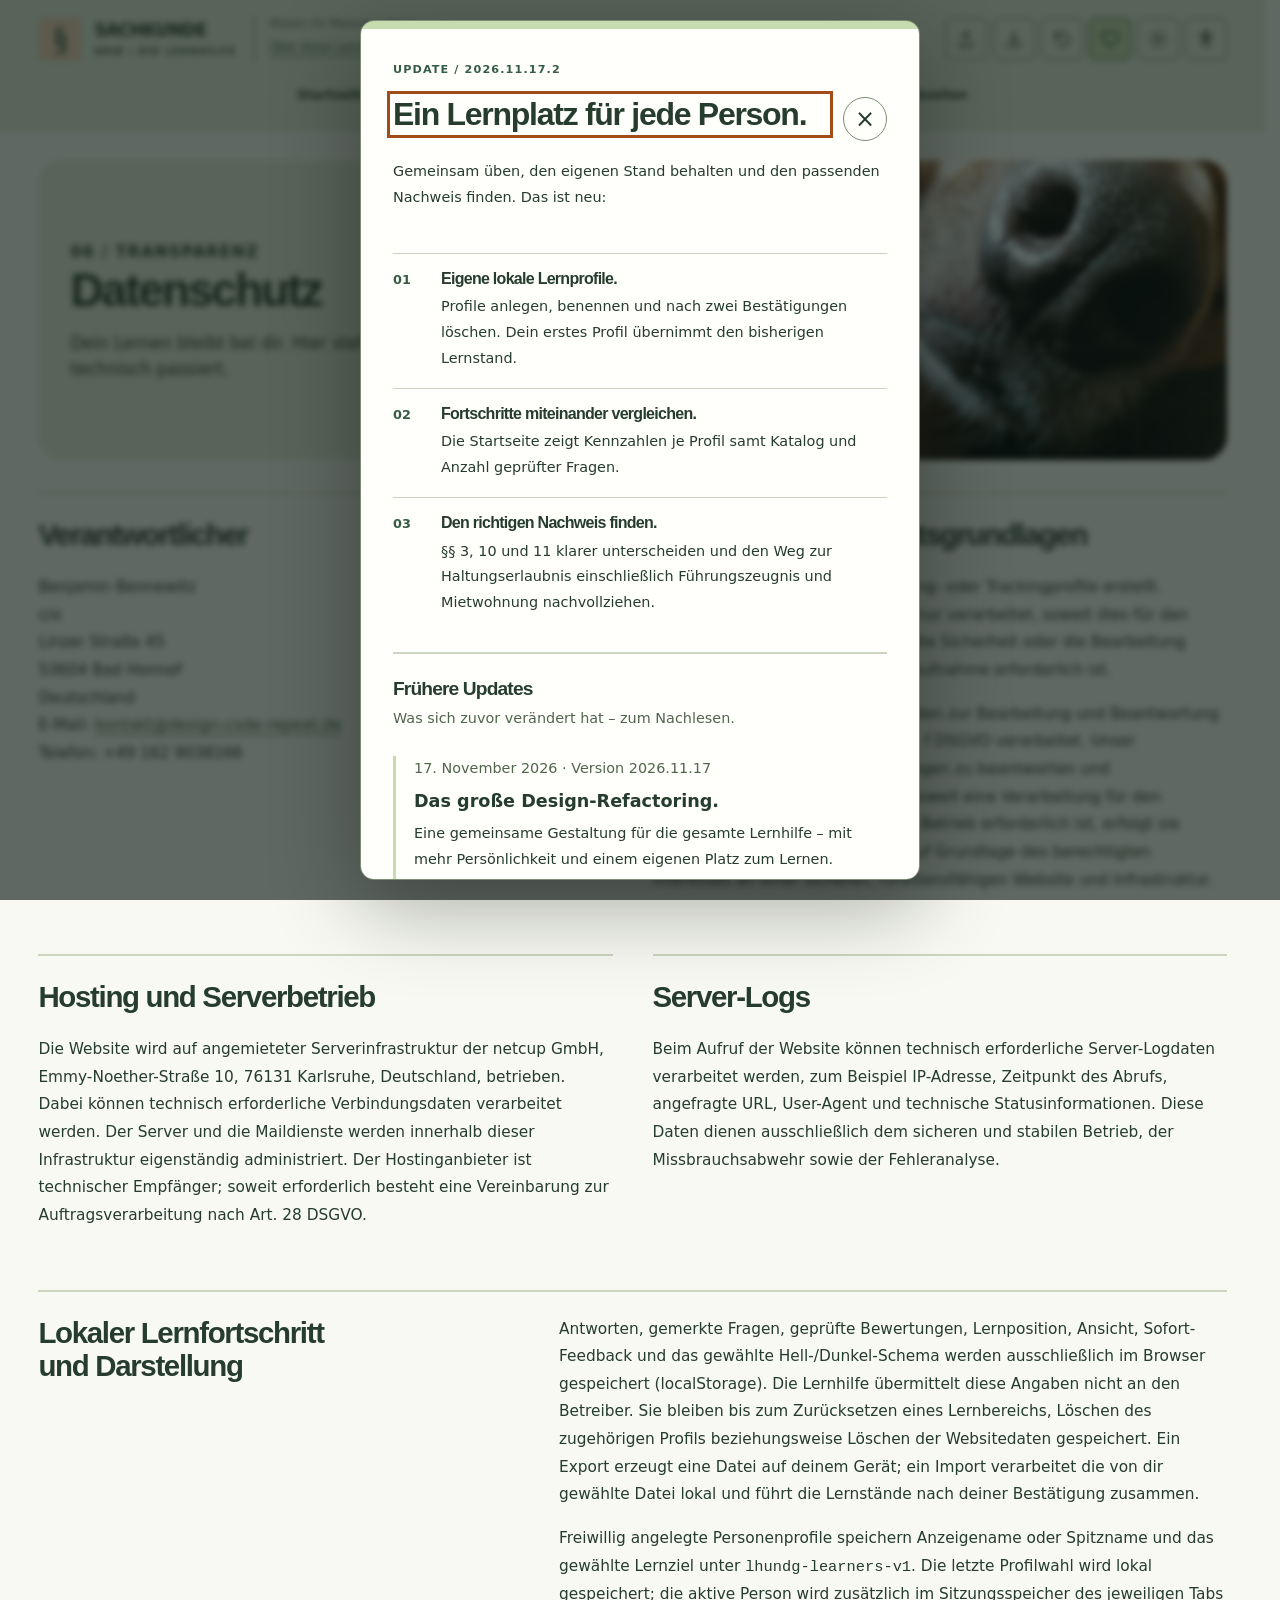
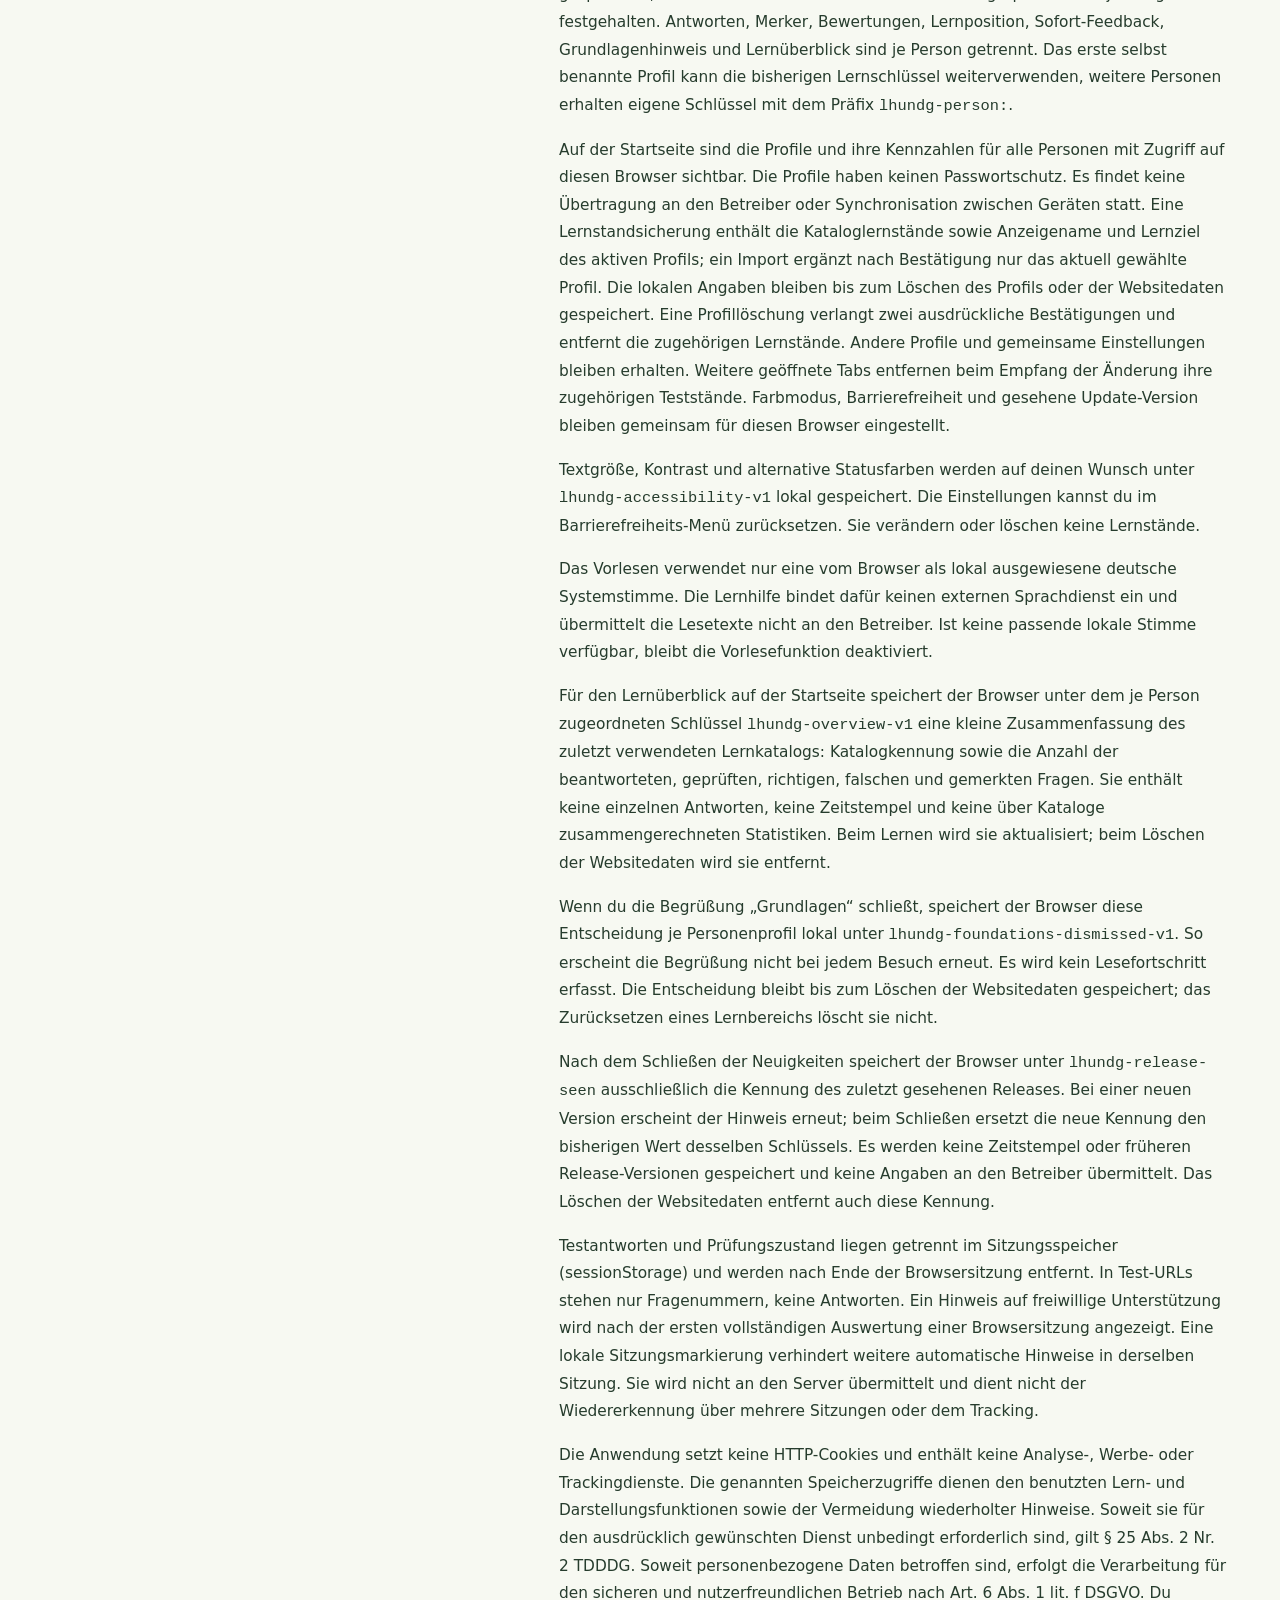
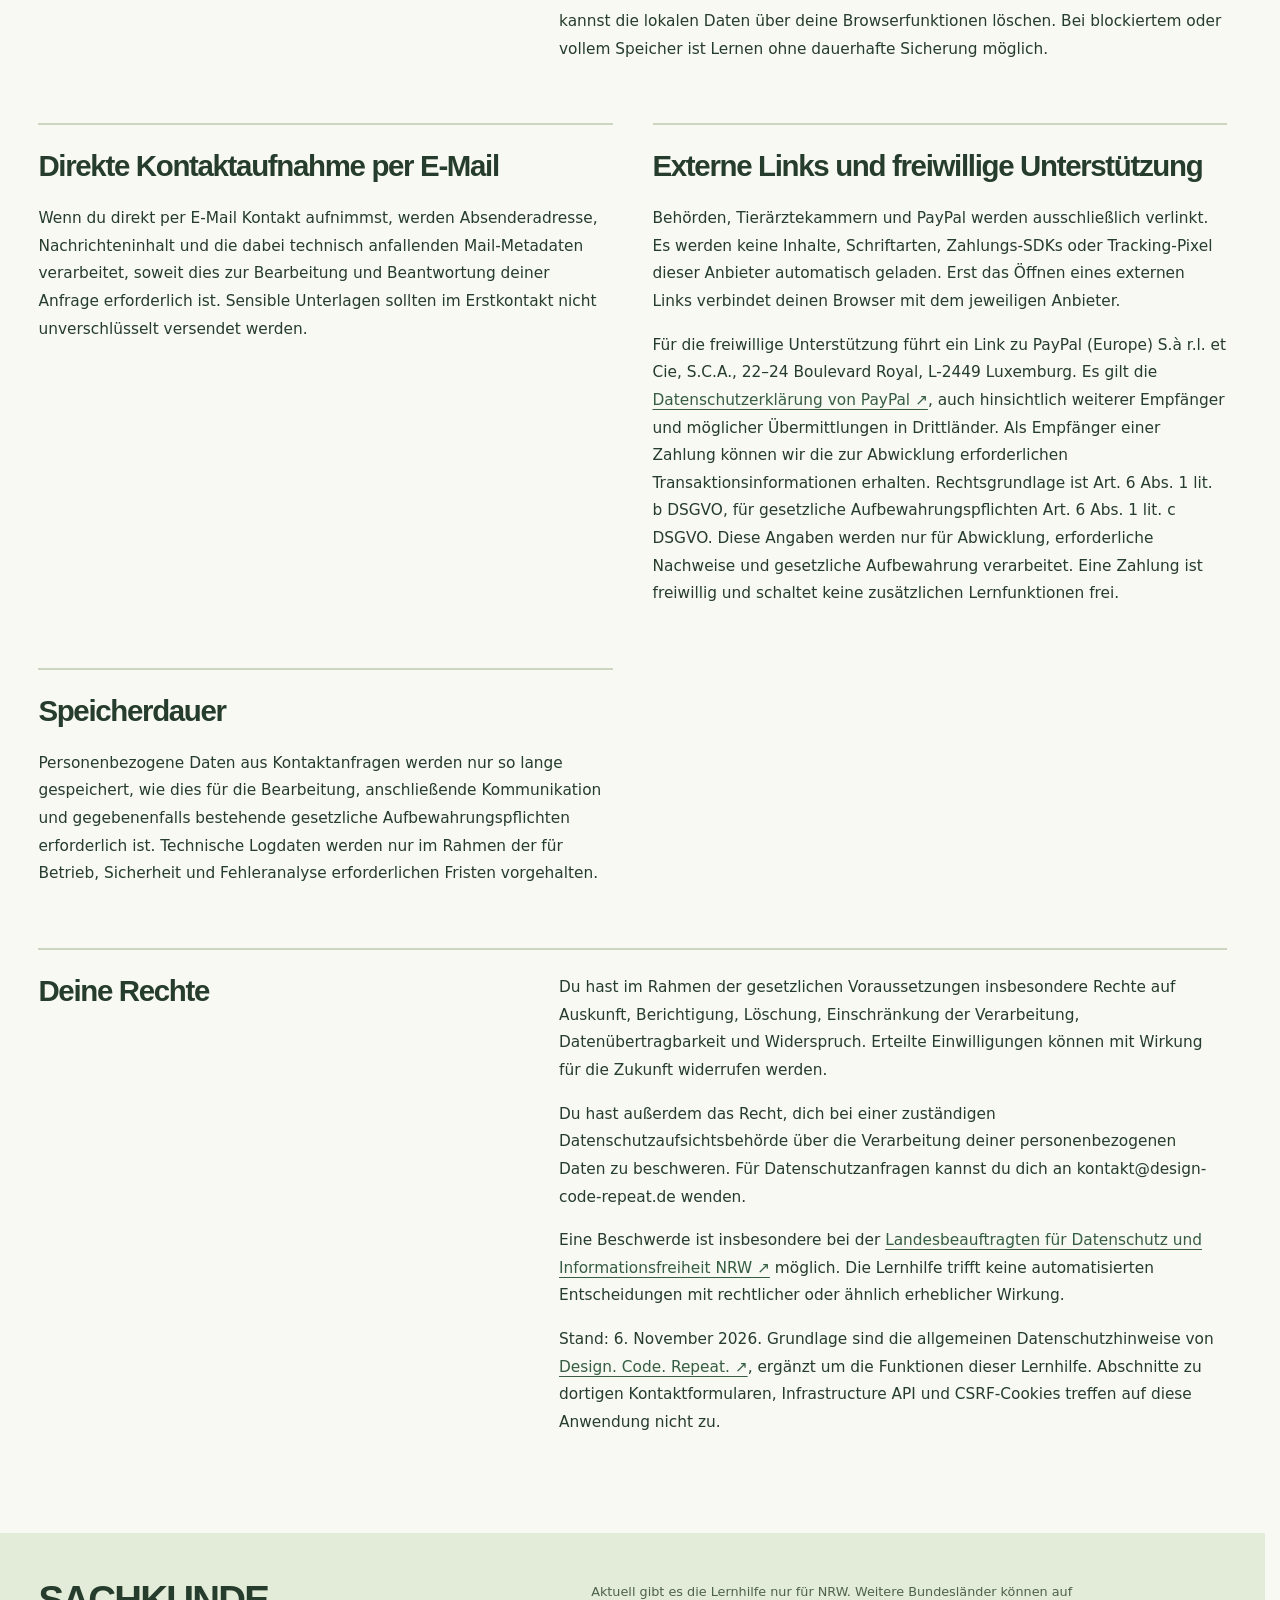
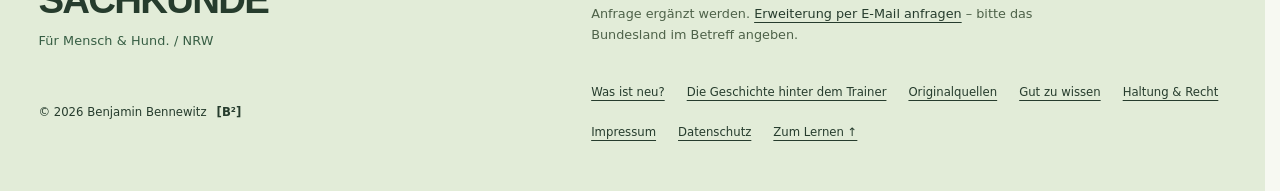
==== commit 178ecafa: "feat(trainer): add local learner profiles, KPI comparison, permit guidance and update history" ====
--- a/datenschutz.html
+++ b/datenschutz.html
@@ -21,13 +21,14 @@
   <link rel="shortcut icon" href="favicon.ico" type="image/x-icon">
   <script src="scripts/ui/accessibility-state.js?v=56"></script>
   <script src="scripts/ui/theme.js?v=38"></script>
-  <link rel="stylesheet" href="styles/tokens.css?v=57">
+  <link rel="stylesheet" href="styles/tokens.css?v=62">
   <link rel="stylesheet" href="styles/interface.css?v=49">
   <link rel="stylesheet" href="styles/navigation.css?v=52">
-  <link rel="stylesheet" href="styles/character.css?v=58">
-  <link rel="stylesheet" href="styles/editorial-identity.css?v=57">
+  <link rel="stylesheet" href="styles/character.css?v=62">
+  <link rel="stylesheet" href="styles/editorial-identity.css?v=62">
   <link rel="stylesheet" href="styles/accessibility.css?v=58">
-  <link rel="stylesheet" href="styles/magazine.css?v=60">
+  <link rel="stylesheet" href="styles/page-tools.css?v=62">
+  <link rel="stylesheet" href="styles/magazine.css?v=65">
 
 </head>
 
@@ -134,9 +135,24 @@
 <div class="chapter-body">
     <p>Antworten, gemerkte Fragen, geprüfte Bewertungen, Lernposition, Ansicht, Sofort-Feedback und das gewählte
       Hell-/Dunkel-Schema werden ausschließlich im Browser gespeichert (localStorage). Die Lernhilfe übermittelt diese
-      Angaben nicht an den Betreiber. Sie bleiben bis zum Zurücksetzen eines Lernbereichs beziehungsweise Löschen der
+      Angaben nicht an den Betreiber. Sie bleiben bis zum Zurücksetzen eines Lernbereichs, Löschen des zugehörigen Profils beziehungsweise Löschen der
       Websitedaten gespeichert. Ein Export erzeugt eine Datei auf deinem Gerät; ein Import verarbeitet die von dir
       gewählte Datei lokal und führt die Lernstände nach deiner Bestätigung zusammen.</p>
+    <!-- BLOCK START: Lokale Personenprofile -->
+    <p>Freiwillig angelegte Personenprofile speichern Anzeigename oder Spitzname und das gewählte Lernziel unter
+      <code>lhundg-learners-v1</code>. Die letzte Profilwahl wird lokal gespeichert; die aktive Person wird zusätzlich
+      im Sitzungsspeicher des jeweiligen Tabs festgehalten. Antworten, Merker, Bewertungen, Lernposition, Sofort-Feedback,
+      Grundlagenhinweis und Lernüberblick sind je Person getrennt. Das erste selbst benannte Profil kann die bisherigen
+      Lernschlüssel weiterverwenden, weitere Personen erhalten eigene Schlüssel mit dem Präfix <code>lhundg-person:</code>.</p>
+    <p>Auf der Startseite sind die Profile und ihre Kennzahlen für alle Personen mit Zugriff auf diesen Browser sichtbar.
+      Die Profile haben keinen Passwortschutz. Es findet keine Übertragung an den Betreiber oder Synchronisation
+      zwischen Geräten statt. Eine Lernstandsicherung enthält die Kataloglernstände sowie Anzeigename und Lernziel
+      des aktiven Profils; ein Import ergänzt nach Bestätigung nur das aktuell gewählte Profil. Die lokalen Angaben
+      bleiben bis zum Löschen des Profils oder der Websitedaten gespeichert. Eine Profillöschung verlangt zwei
+      ausdrückliche Bestätigungen und entfernt die zugehörigen Lernstände. Andere Profile und gemeinsame Einstellungen
+      bleiben erhalten. Weitere geöffnete Tabs entfernen beim Empfang der Änderung ihre zugehörigen Teststände. Farbmodus, Barrierefreiheit und gesehene Update-Version
+      bleiben gemeinsam für diesen Browser eingestellt.</p>
+    <!-- BLOCK END: Lokale Personenprofile -->
     <!-- BLOCK START: Darstellungspräferenzen und lokale Sprachausgabe -->
     <p>Textgröße, Kontrast und alternative Statusfarben werden auf deinen Wunsch
       unter <code>lhundg-accessibility-v1</code> lokal gespeichert. Die Einstellungen kannst du im
@@ -144,14 +160,14 @@
     <p>Das Vorlesen verwendet nur eine vom Browser als lokal ausgewiesene deutsche Systemstimme.
       Die Lernhilfe bindet dafür keinen externen Sprachdienst ein und übermittelt die Lesetexte nicht an den Betreiber.
       Ist keine passende lokale Stimme verfügbar, bleibt die Vorlesefunktion deaktiviert.</p>
-    <p>Für den Lernüberblick auf der Startseite speichert der Browser unter <code>lhundg-overview-v1</code>
+    <p>Für den Lernüberblick auf der Startseite speichert der Browser unter dem je Person zugeordneten Schlüssel <code>lhundg-overview-v1</code>
       eine kleine Zusammenfassung des zuletzt verwendeten Lernkatalogs: Katalogkennung sowie die Anzahl der
       beantworteten, geprüften, richtigen, falschen und gemerkten Fragen. Sie enthält keine einzelnen Antworten,
       keine Zeitstempel und keine über Kataloge zusammengerechneten Statistiken. Beim Lernen wird sie aktualisiert;
       beim Löschen der Websitedaten wird sie entfernt.</p>
     <!-- BLOCK END: Darstellungspräferenzen und lokale Sprachausgabe -->
     <!-- BLOCK START: Speicherung des Grundlagenhinweises -->
-    <p>Wenn du die Begrüßung „Grundlagen“ schließt, speichert der Browser diese Entscheidung lokal unter
+    <p>Wenn du die Begrüßung „Grundlagen“ schließt, speichert der Browser diese Entscheidung je Personenprofil lokal unter
       <code>lhundg-foundations-dismissed-v1</code>. So erscheint die Begrüßung nicht bei jedem Besuch erneut. Es wird
       kein
       Lesefortschritt erfasst. Die Entscheidung bleibt bis zum Löschen der
@@ -245,17 +261,18 @@
         ↑</a></nav>
   </footer>
   <script src="scripts/site-config.js?v=38" defer></script>
-  <script src="scripts/ui/shared.js?v=56" defer></script>
+  <script src="scripts/ui/shared.js?v=62" defer></script>
   <script src="scripts/ui/modal.js?v=58" defer></script>
-  <script src="scripts/ui/story.js?v=1" defer></script>
+  <script src="scripts/ui/story.js?v=62" defer></script>
   <script src="scripts/ui/toast-item.js?v=38" defer></script>
   <script src="scripts/ui/toasts.js?v=38" defer></script>
   <script src="scripts/ui/support.js?v=38" defer></script>
   <script src="scripts/ui/navigation.js?v=51" defer></script>
   <script src="scripts/ui/accessibility-speech.js?v=55" defer></script>
   <script src="scripts/ui/accessibility-panel.js?v=58" defer></script>
-  <script src="scripts/ui/release.js?v=60" defer></script>
-  <script src="scripts/ui/common.js?v=57" defer></script>
+  <script src="scripts/ui/release.js?v=65" defer></script>
+  <script src="scripts/ui/page-tools.js?v=62" defer></script>
+  <script src="scripts/ui/common.js?v=63" defer></script>
   <script src="scripts/ui/controls.js?v=38" defer></script>
 </body>
 
--- a/styles/tokens.css
+++ b/styles/tokens.css
@@ -64,6 +64,8 @@
   --ok-bg: #e4f0da;
   --bad: #a02e32;
   --bad-bg: #f9e4e0;
+  --missing: #804500;
+  --missing-bg: #fff0cb;
   --focus: #a24d17;
   --control-line: #7c8d74;
   --nav-bg: #e2ecd8;
@@ -100,6 +102,8 @@
   --ok-bg: #2a4030;
   --bad: #ffb7b2;
   --bad-bg: #4b3030;
+  --missing: #ffdb9e;
+  --missing-bg: #48351d;
   --focus: #d7e8c3;
   --control-line: #899e88;
   --nav-bg: #2b4130;
@@ -137,6 +141,8 @@
     --ok-bg: #2a4030;
     --bad: #ffb7b2;
     --bad-bg: #4b3030;
+    --missing: #ffdb9e;
+    --missing-bg: #48351d;
     --focus: #d7e8c3;
     --control-line: #899e88;
     --nav-bg: #2b4130;
--- a/styles/character.css
+++ b/styles/character.css
@@ -195,9 +195,10 @@
   .site-header .header-nav a:hover,
   .site-header .header-nav a:focus-visible {
     background: var(--nav-panel);
-  }
-
-  .site-header .header-nav [aria-current=page] {
+    color: var(--text);
+  }
+
+  :is(.site-header, .mobile-navigation-overlay) .header-nav a[aria-current=page] {
     background: var(--accent);
     color: var(--on-accent);
   }
@@ -249,11 +250,9 @@
     outline-color: var(--focus);
   }
 
-  .mobile-navigation-overlay .header-nav [aria-current=page] {
-    background: var(--highlight);
-    color: var(--highlight-ink);
-    border-radius: var(--radius-sm);
-    text-decoration: none;
+  :is(.site-header, .mobile-navigation-overlay) .header-nav a[aria-current=page]:is(:hover, :focus-visible) {
+    background: var(--accent-hover);
+    color: var(--on-accent);
   }
 }
 
--- a/styles/editorial-identity.css
+++ b/styles/editorial-identity.css
@@ -108,7 +108,7 @@
 
   .companion {
     display: grid;
-    grid-template-rows: minmax(240px, 1fr) auto;
+    grid-template-rows: minmax(240px, 1fr);
     min-width: 0;
     margin: 0;
     background: var(--nav-bg);
@@ -129,28 +129,7 @@
     width: 100%;
     height: 100%;
     object-fit: cover;
-    object-position: 50% 39%;
-  }
-
-  .companion figcaption {
-    display: grid;
-    grid-template-columns: minmax(0, 1fr) auto;
-    gap: 8px 16px;
-    align-items: center;
-    padding: 20px 24px;
-    font-size: .77rem;
-  }
-
-  .companion figcaption a {
-    color: var(--accent);
-    font-size: .8rem;
-    font-weight: 700;
-  }
-
-  .companion figcaption small {
-    grid-column: 1 / -1;
-    color: var(--nav-muted);
-    font-size: .75rem;
+    object-position: center top;
   }
 
 }
@@ -371,17 +350,13 @@
   }
 
   .companion {
-    grid-template-rows: clamp(230px, 50vw, 350px) auto;
+    grid-template-rows: clamp(230px, 50vw, 350px);
     border-radius: 0 0 var(--radius-lg) var(--radius-lg);
   }
 
   .companion-image {
     border-radius: 0;
   }
-  .companion figcaption {
-    grid-template-columns: minmax(0, 1fr);
-  }
-
   .info-section {
     gap: 28px;
     padding-block: 48px;
--- a/styles/page-tools.css
+++ b/styles/page-tools.css
@@ -0,0 +1,109 @@
+/*###############################
+###
+###     page-tools.css
+###     Hunde-Sachkundetrainer NRW
+###     BASED ON: HTML5, CSS3, JavaScript
+###     AUTHOR: Benjamin Bennewitz
+###
+###
+###       ██████╗  ▀█
+###       ██╔══██╗ █▄
+###       ██████╦╝
+###       ██╔══██╗
+###       ██████╦╝
+###       ╚═════╝
+###
+#################################*/
+
+/* ===========================================================================
+   INHALTSVERZEICHNIS
+   01   Ortsübersicht und Bildausschnitt
+   02   Zum Seitenanfang
+   ========================================================================== */
+
+/* ===========================================================================
+   01   Ortsübersicht und Bildausschnitt
+   ========================================================================== */
+
+@media screen {
+  .city-grid {
+    display: grid;
+    grid-template-columns: repeat(3, minmax(0, 1fr));
+    gap: 16px;
+  }
+
+  .city-profile {
+    min-width: 0;
+    border: 1px solid var(--line);
+    border-radius: var(--radius-sm);
+    background: var(--surface);
+  }
+
+  .city-profile > summary {
+    padding: 20px;
+    min-height: 72px;
+    color: var(--text);
+    font-weight: 700;
+  }
+
+  .city-profile > summary:hover {
+    background: var(--control-hover);
+  }
+
+  .city-profile > .city-content {
+    padding: 0 20px 20px;
+  }
+
+  .ui-modal:has(.city-content) {
+    width: min(860px, calc(100% - 32px));
+  }
+
+  .city-content :is(p, li) {
+    line-height: 1.75;
+  }
+
+  .city-content p + p, .city-content ul {
+    margin-top: 16px;
+  }
+
+  .masthead-image--ears img {
+    object-position: center top;
+  }
+}
+
+@media screen and (max-width: 1000px) {
+  .city-grid { grid-template-columns: repeat(2, minmax(0, 1fr)); }
+}
+
+@media screen and (max-width: 600px) {
+  .city-grid { grid-template-columns: minmax(0, 1fr); }
+}
+
+/* ===========================================================================
+   02   Zum Seitenanfang
+   ========================================================================== */
+
+@media screen {
+  .scroll-top {
+    position: fixed;
+    inset-inline-end: 20px;
+    bottom: 20px;
+    z-index: 20;
+    width: 44px;
+    height: 44px;
+    padding: 0;
+    border: 1px solid var(--control-line);
+    border-radius: var(--radius-sm);
+    background: var(--surface);
+    color: var(--accent);
+    font-size: 1.4rem;
+  }
+
+  .scroll-top:hover {
+    background: var(--control-hover);
+  }
+}
+
+@media print {
+  .scroll-top { display: none; }
+}
--- a/styles/magazine.css
+++ b/styles/magazine.css
@@ -193,12 +193,6 @@
     border-radius: var(--radius-sm);
   }
 
-  .editorial-interlude figcaption {
-    margin-top: 16px;
-    color: var(--muted);
-    font-size: .9rem;
-  }
-
   .editorial-photo {
     margin: 0;
     min-width: 0;
@@ -217,13 +211,6 @@
     object-position: center 35%;
   }
 
-  .editorial-photo figcaption {
-    margin-top: 12px;
-    color: var(--muted);
-    font-size: .8rem;
-    line-height: 1.5;
-  }
-
   .editorial-endnote {
     padding: 28px;
     background: var(--subtle);
@@ -325,6 +312,17 @@
     font-size: .9rem;
     line-height: 1.6;
   }
+
+  .release-history { margin-top: 20px; padding-top: 24px; border-top: 2px solid var(--line); }
+  .release-history > h3 { font-size: 1.2rem; }
+  .release-history > p, .release-history-meta { color: var(--muted); }
+  .release-history-entry { margin-top: 24px; padding-inline-start: 18px; border-inline-start: 3px solid var(--highlight); }
+  .release-history-entry h4 { margin: 8px 0; font-size: 1.1rem; line-height: 1.3; }
+  .release-history-entry .release-history-meta { font-size: .75rem; }
+  .release-history-entry ul { margin: 16px 0 0; padding-inline-start: 20px; }
+  .release-history-entry li + li { margin-top: 14px; }
+  .release-history-entry li strong { font-size: .9rem; }
+
 }
 
 /* ===========================================================================
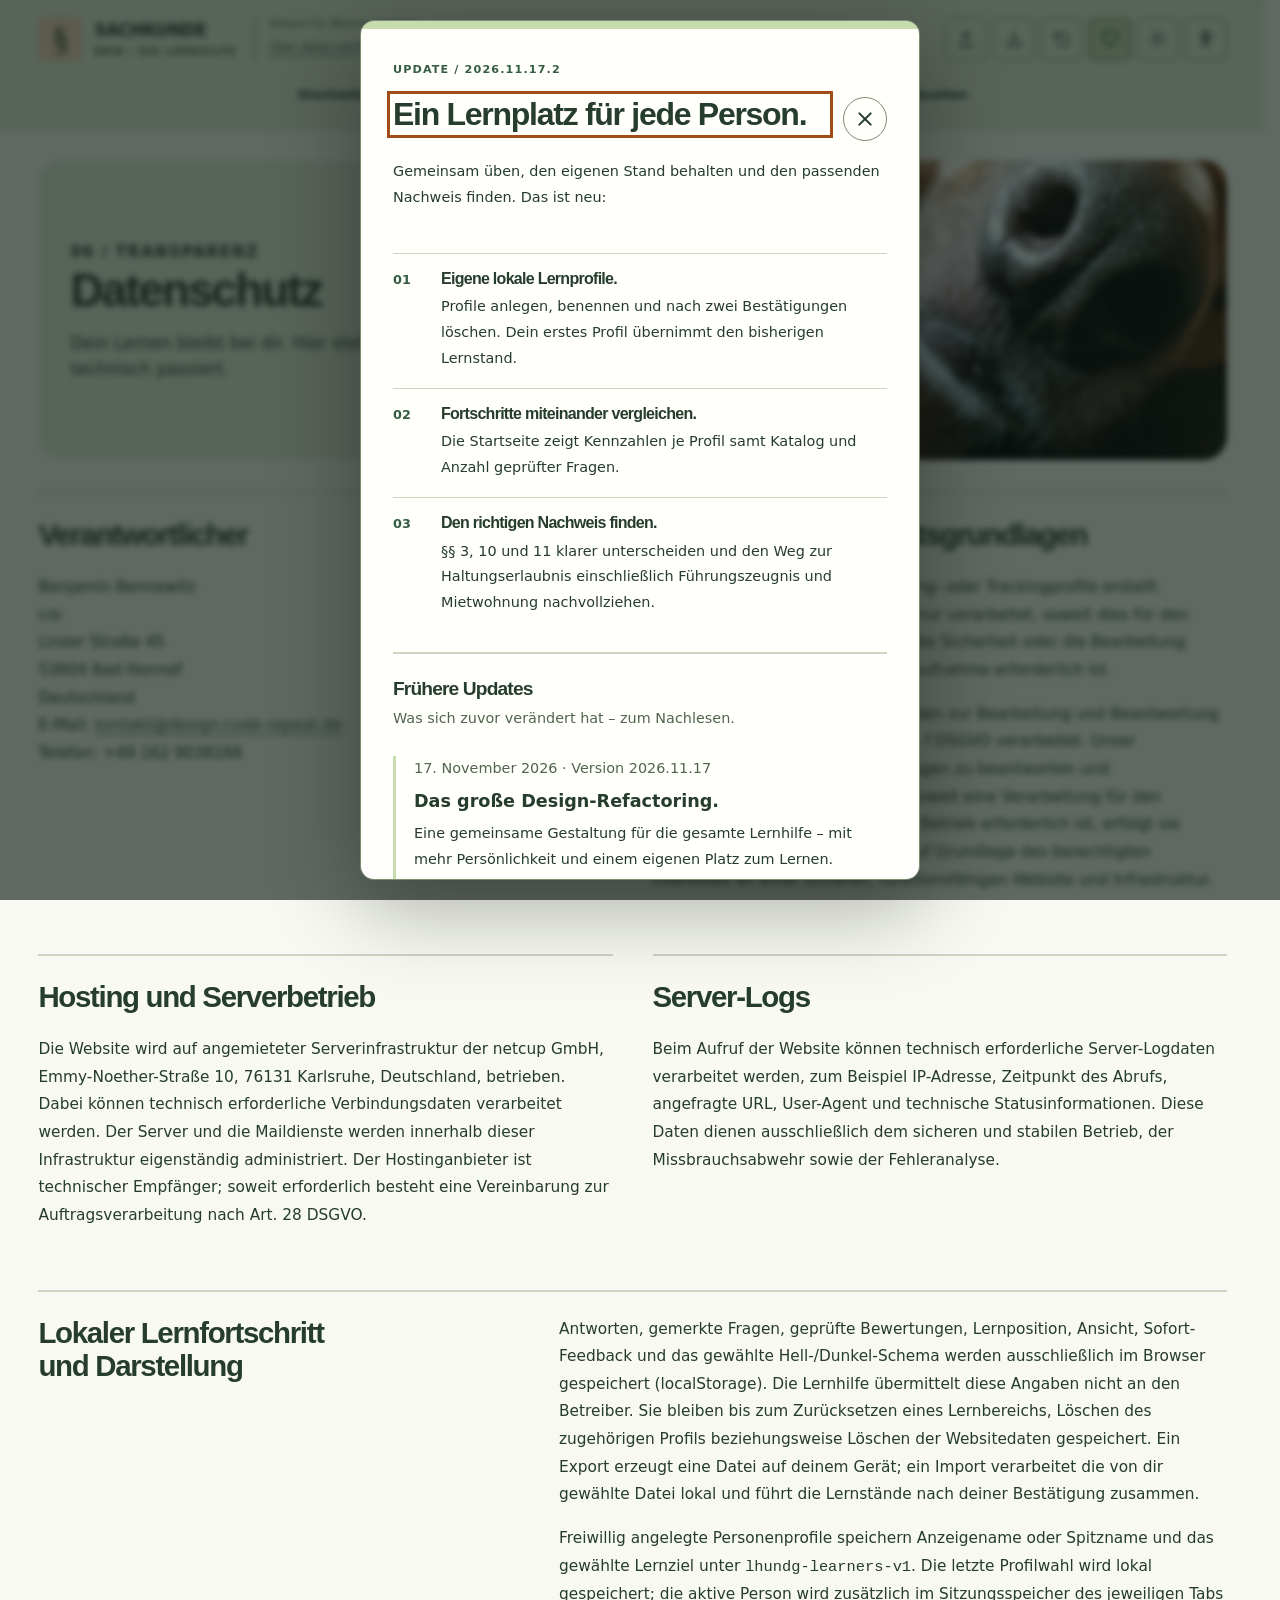
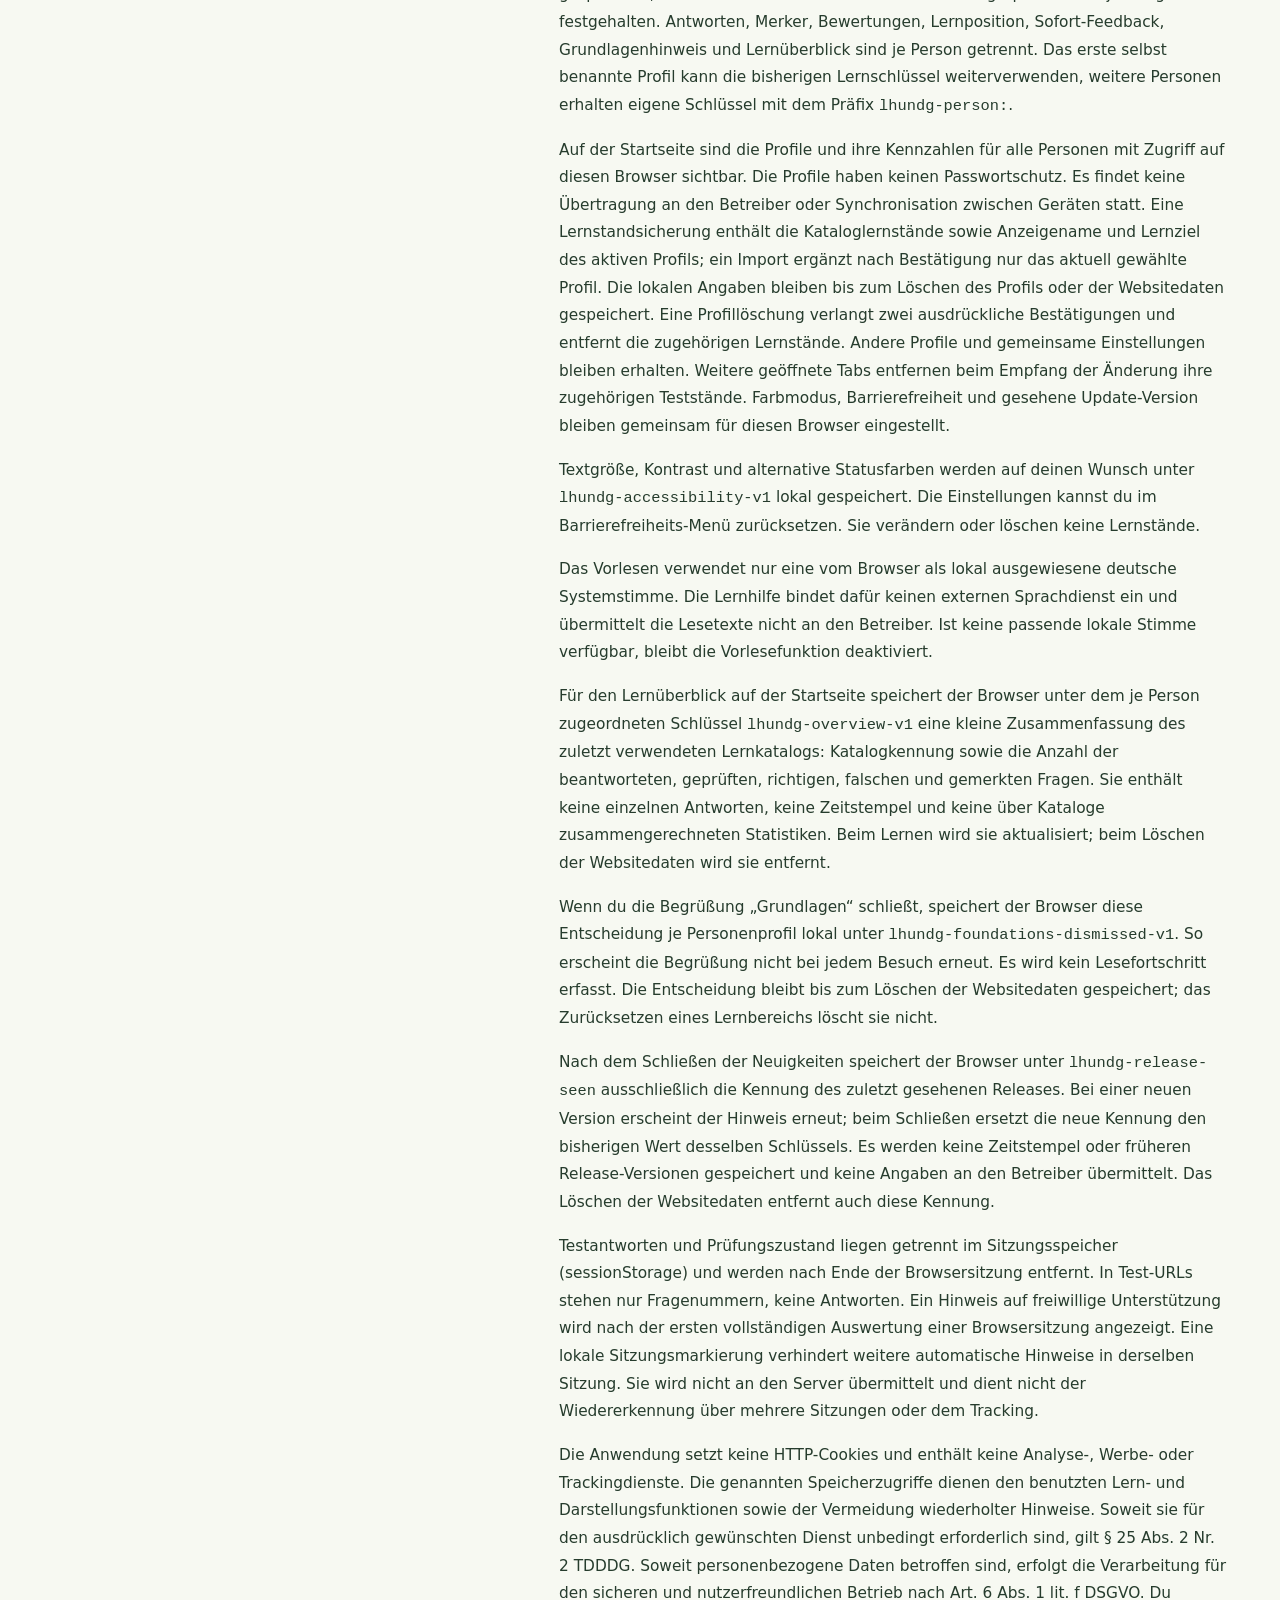
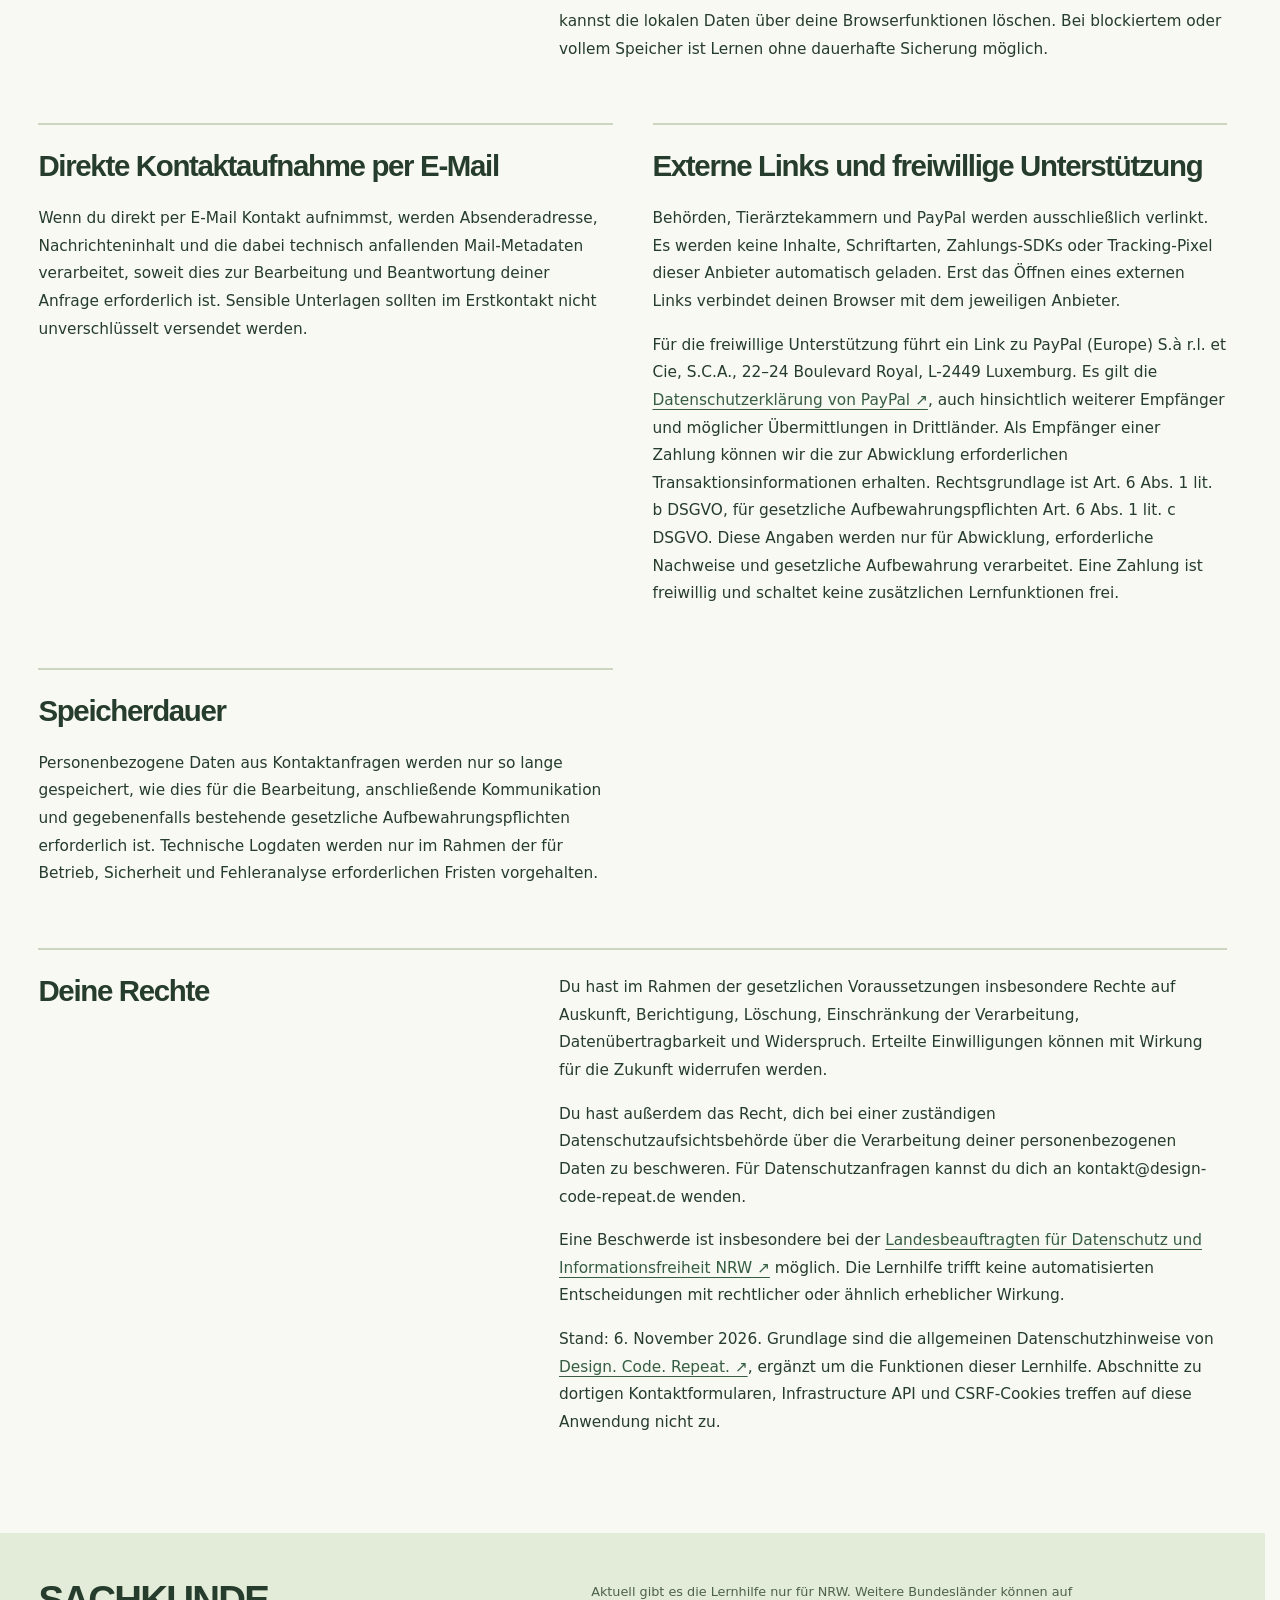
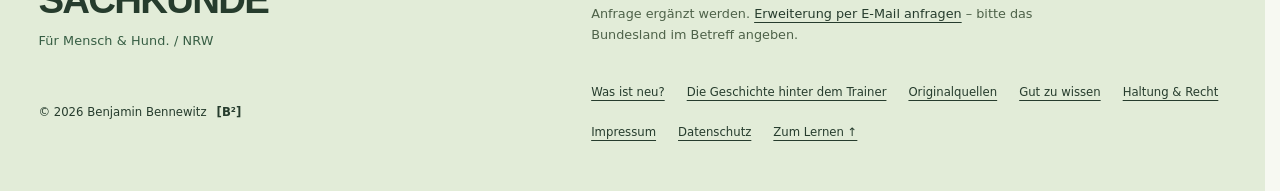
==== commit 0f6abb09: "fix(ui): refine mobile learning controls, sticky overview header and close icons" ====
--- a/datenschutz.html
+++ b/datenschutz.html
@@ -27,7 +27,7 @@
   <link rel="stylesheet" href="styles/character.css?v=62">
   <link rel="stylesheet" href="styles/editorial-identity.css?v=62">
   <link rel="stylesheet" href="styles/accessibility.css?v=58">
-  <link rel="stylesheet" href="styles/page-tools.css?v=62">
+  <link rel="stylesheet" href="styles/page-tools.css?v=69">
   <link rel="stylesheet" href="styles/magazine.css?v=65">
 
 </head>
@@ -261,19 +261,19 @@
         ↑</a></nav>
   </footer>
   <script src="scripts/site-config.js?v=38" defer></script>
-  <script src="scripts/ui/shared.js?v=62" defer></script>
-  <script src="scripts/ui/modal.js?v=58" defer></script>
+  <script src="scripts/ui/shared.js?v=67" defer></script>
+  <script src="scripts/ui/modal.js?v=67" defer></script>
   <script src="scripts/ui/story.js?v=62" defer></script>
-  <script src="scripts/ui/toast-item.js?v=38" defer></script>
+  <script src="scripts/ui/toast-item.js?v=67" defer></script>
   <script src="scripts/ui/toasts.js?v=38" defer></script>
   <script src="scripts/ui/support.js?v=38" defer></script>
-  <script src="scripts/ui/navigation.js?v=51" defer></script>
+  <script src="scripts/ui/navigation.js?v=67" defer></script>
   <script src="scripts/ui/accessibility-speech.js?v=55" defer></script>
   <script src="scripts/ui/accessibility-panel.js?v=58" defer></script>
   <script src="scripts/ui/release.js?v=65" defer></script>
-  <script src="scripts/ui/page-tools.js?v=62" defer></script>
+  <script src="scripts/ui/page-tools.js?v=67" defer></script>
   <script src="scripts/ui/common.js?v=63" defer></script>
-  <script src="scripts/ui/controls.js?v=38" defer></script>
+  <script src="scripts/ui/controls.js?v=67" defer></script>
 </body>
 
 </html>
--- a/styles/page-tools.css
+++ b/styles/page-tools.css
@@ -19,6 +19,7 @@
    INHALTSVERZEICHNIS
    01   Ortsübersicht und Bildausschnitt
    02   Zum Seitenanfang
+   03   Lokale Schließen-Symbole
    ========================================================================== */
 
 /* ===========================================================================
@@ -107,3 +108,30 @@
 @media print {
   .scroll-top { display: none; }
 }
+
+
+/* ===========================================================================
+   03   Lokale Schließen-Symbole
+   ========================================================================== */
+
+.ui-close-icon { display: block; position: relative; flex: 0 0 18px; width: 18px; height: 18px; }
+.ui-close-icon::before, .ui-close-icon::after {
+  content: '';
+  position: absolute;
+  top: 50%;
+  left: 50%;
+  width: 18px;
+  height: 2px;
+  border-radius: 1px;
+  background: currentColor;
+  transform: translate(-50%, -50%) rotate(45deg);
+}
+.ui-close-icon::after { transform: translate(-50%, -50%) rotate(-45deg); }
+:is(.ui-modal-close, .toast-close, .search-clear, .mobile-navigation-close) {
+  display: inline-flex;
+  align-items: center;
+  justify-content: center;
+  line-height: 1;
+}
+:is(.ui-modal-close, .toast-close, .search-clear) { padding: 0; }
+.mobile-navigation-close { gap: 8px; }
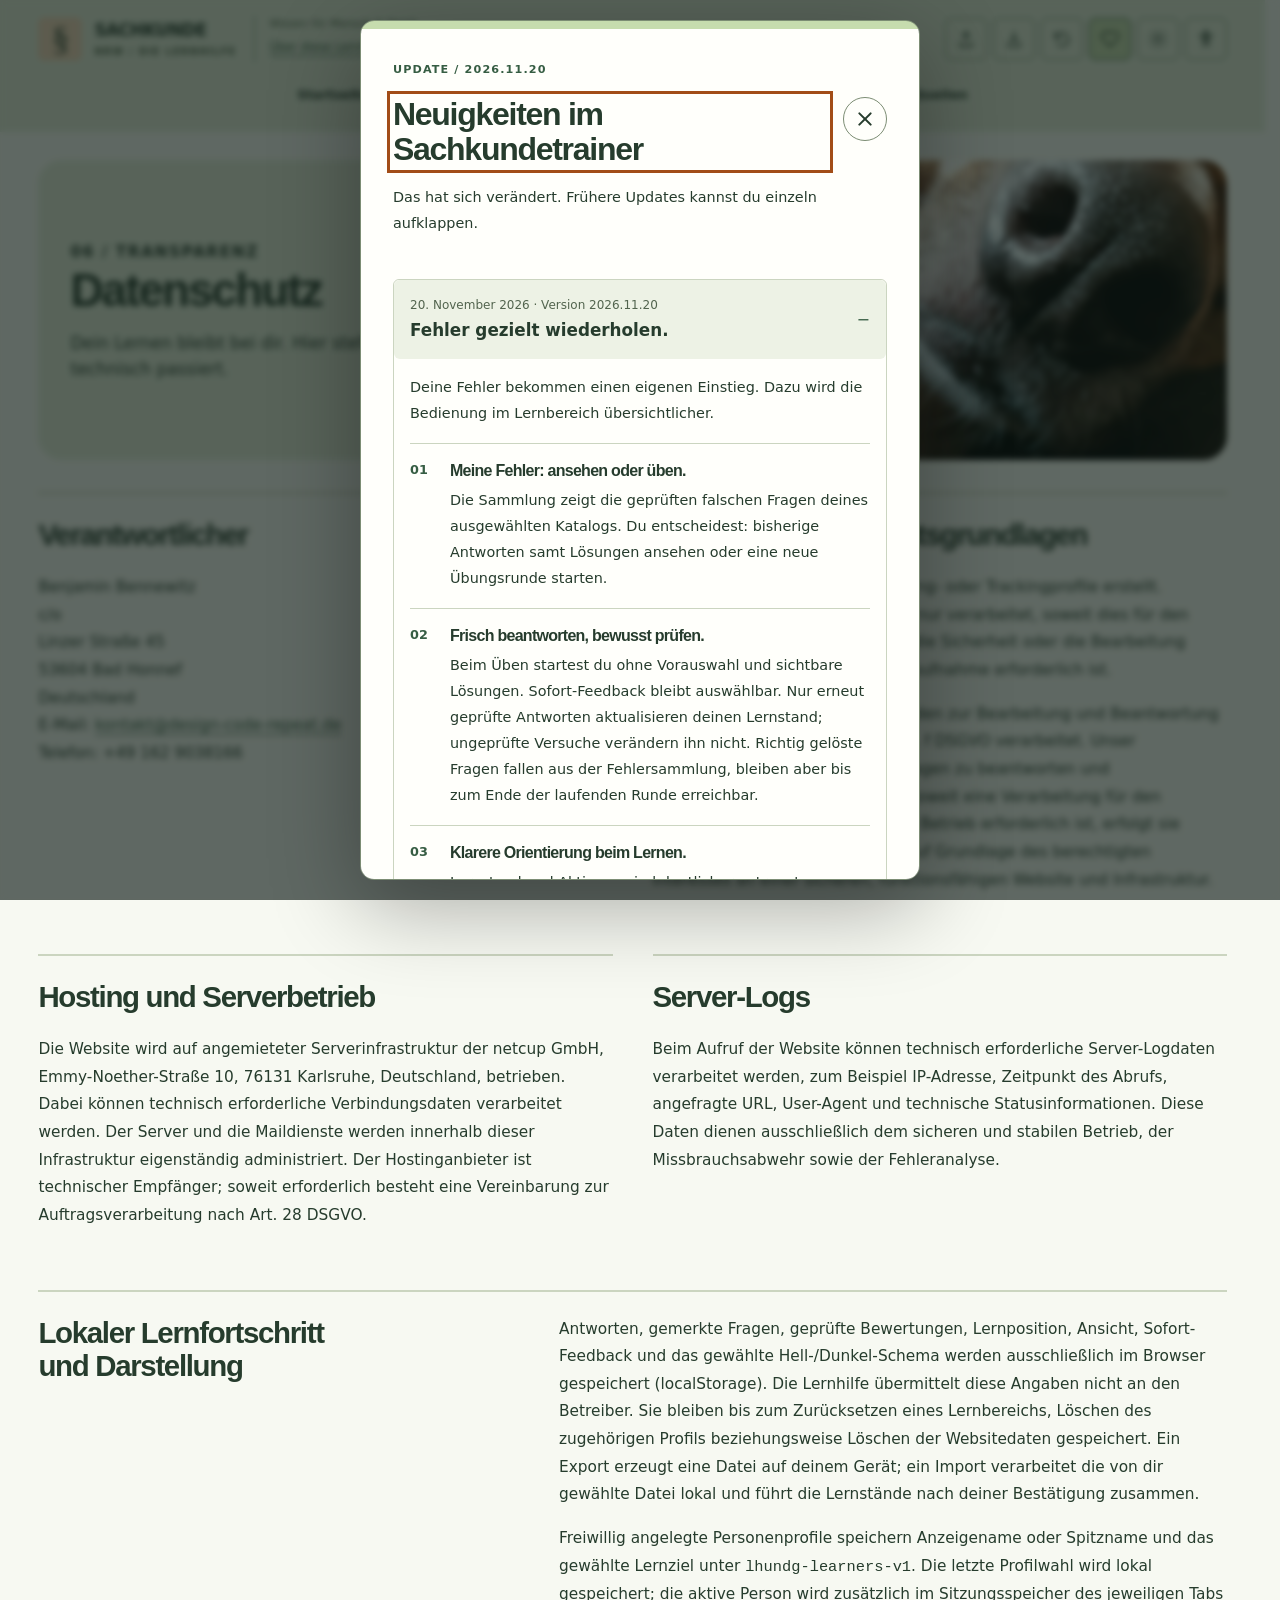
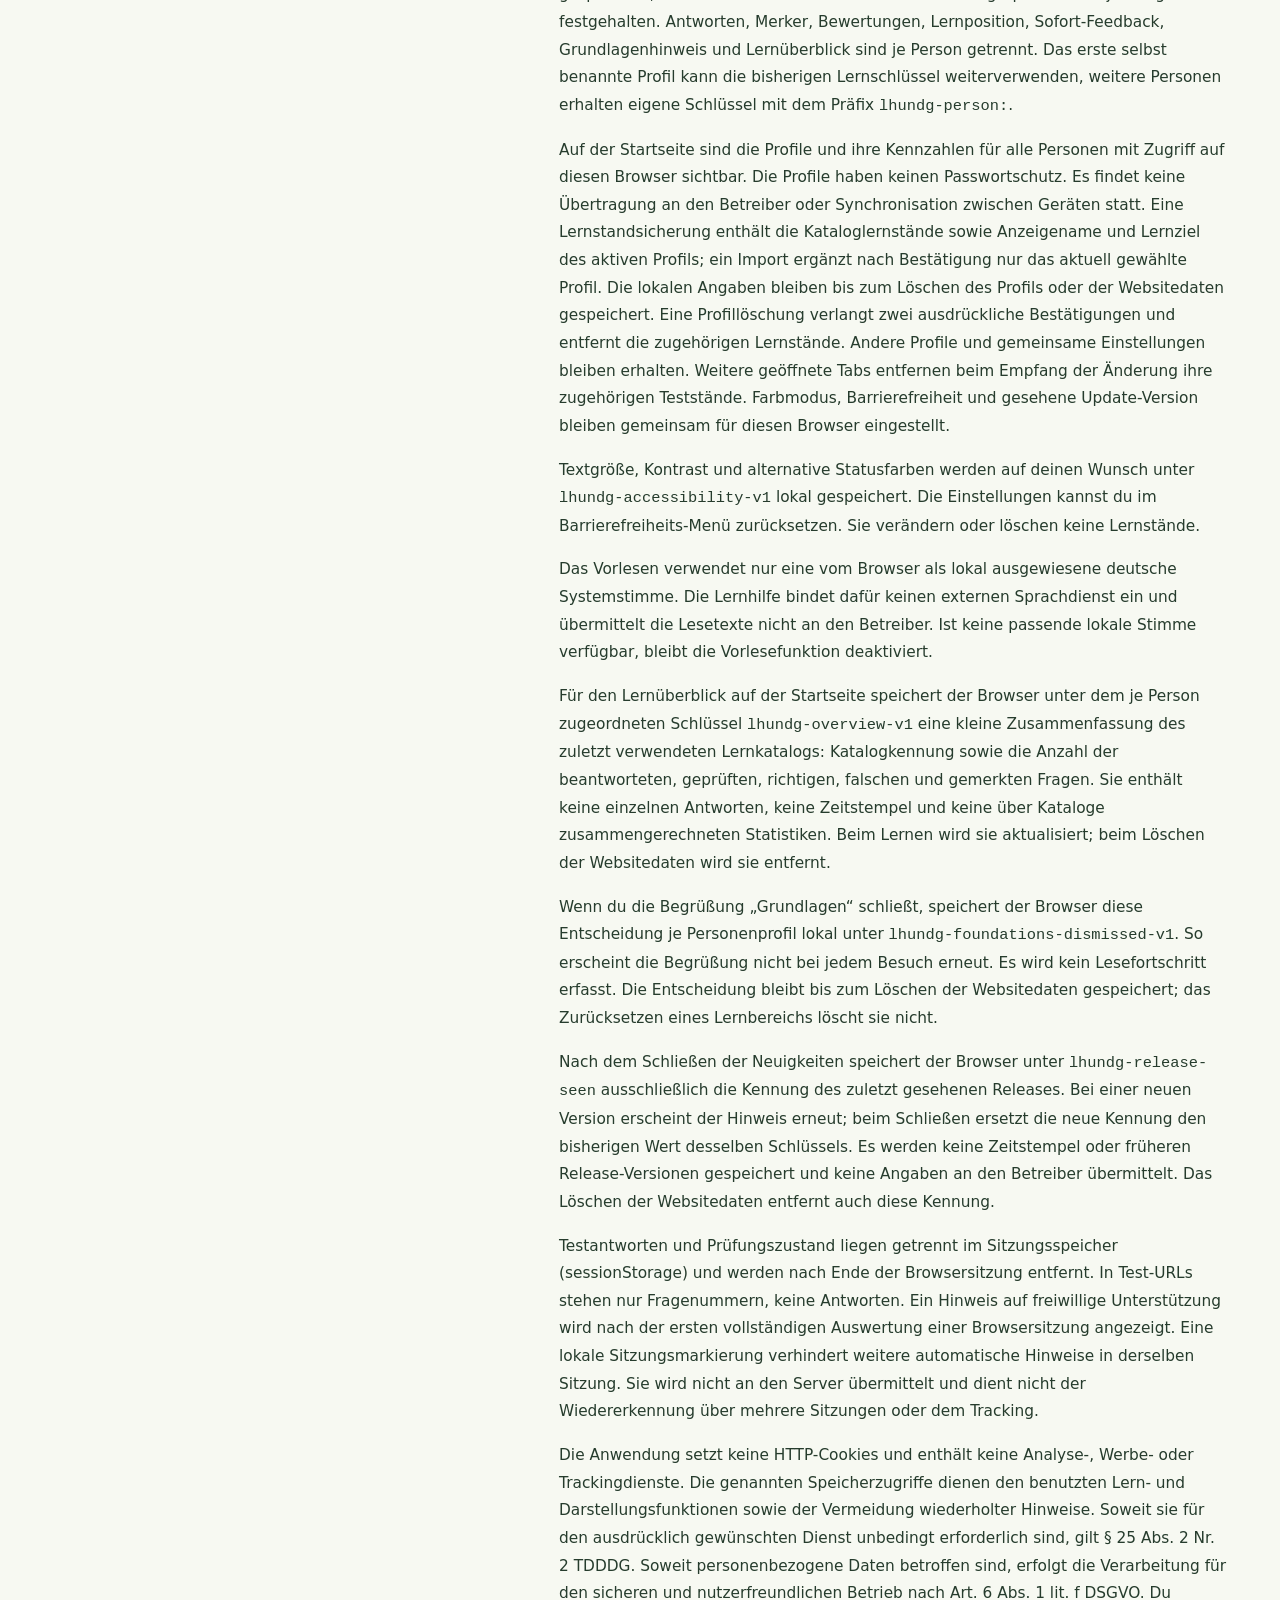
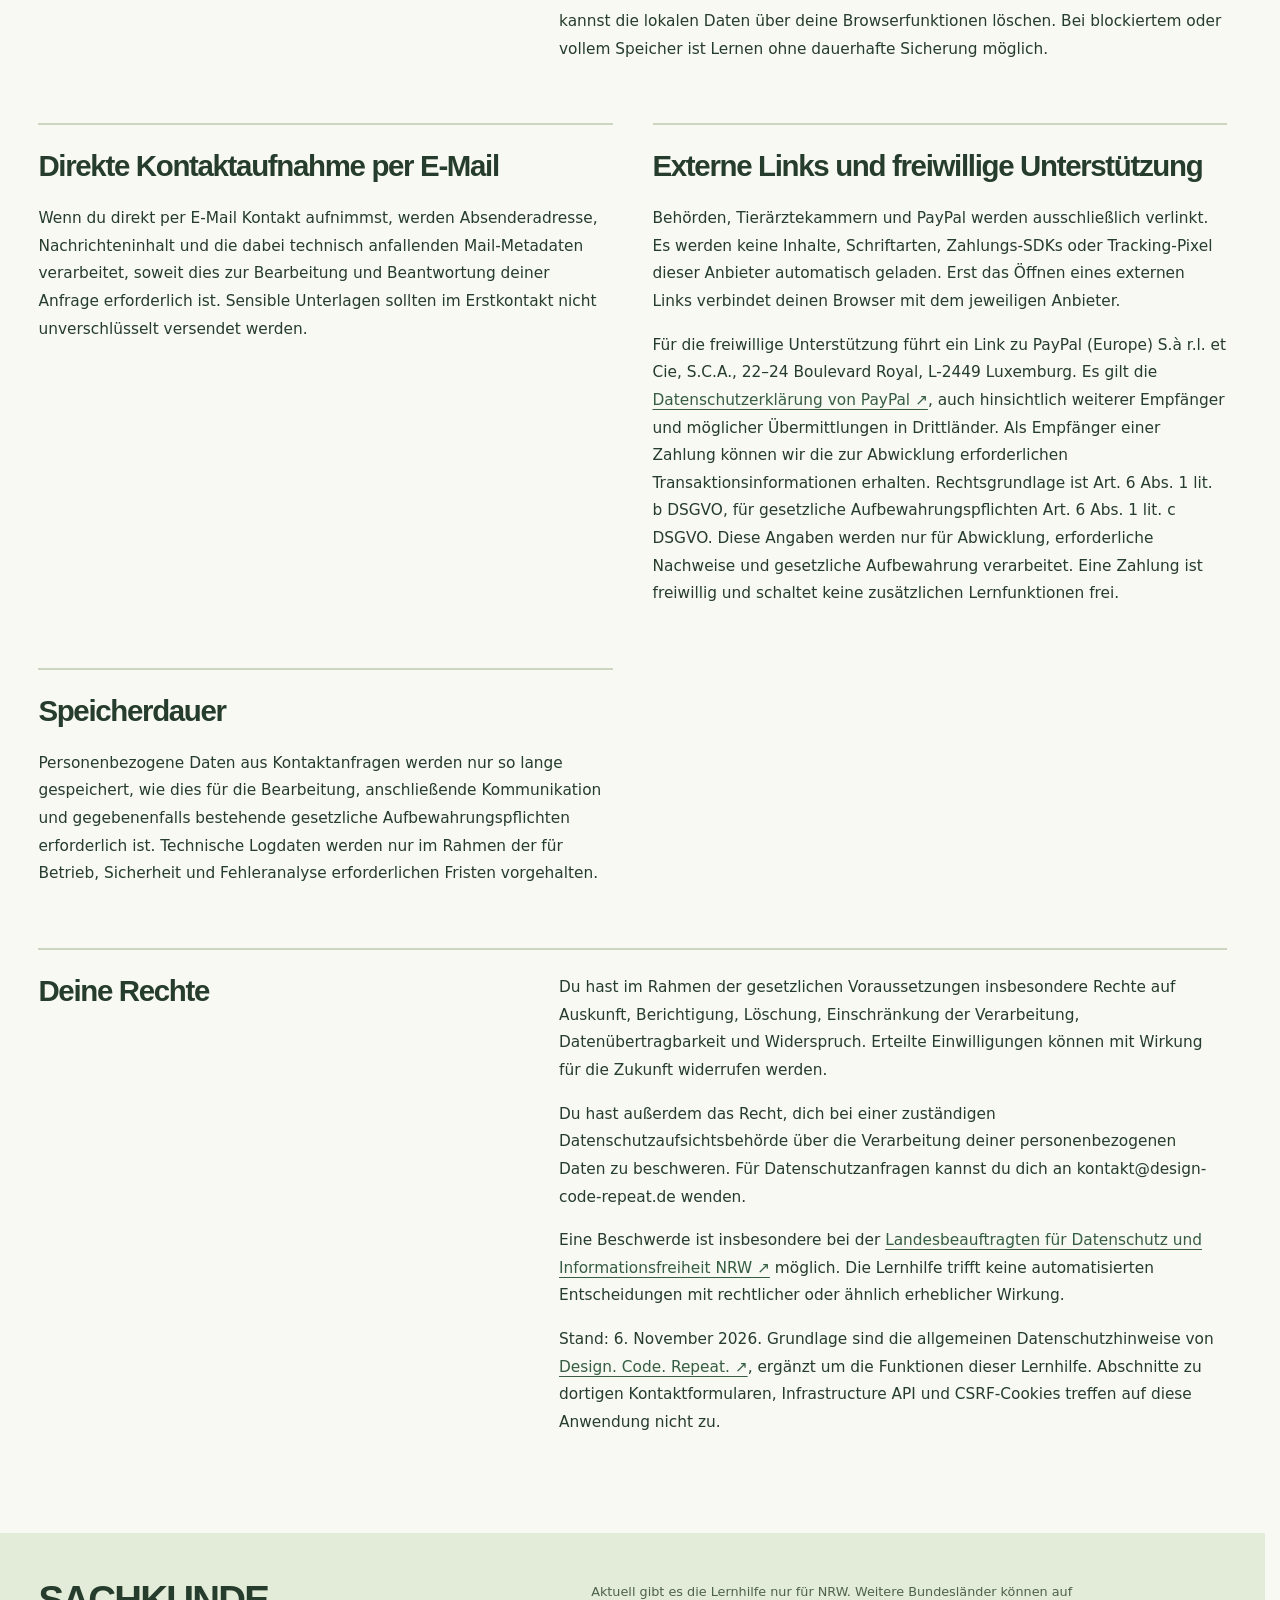
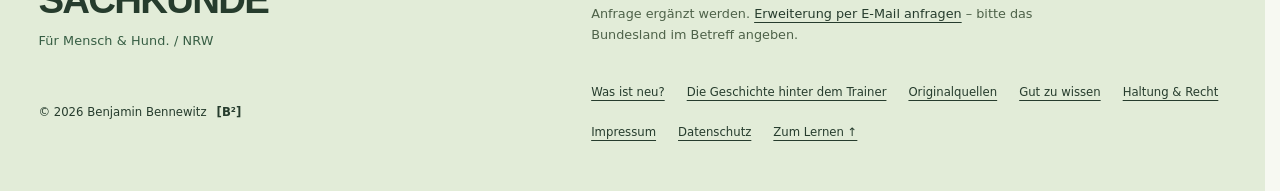
==== commit 0ddb0576: "feat(learning): add error practice workflow, refine action hierarchy and update release notes" ====
--- a/datenschutz.html
+++ b/datenschutz.html
@@ -19,260 +19,239 @@
   <link rel="icon" href="favicon.svg" type="image/svg+xml" sizes="any">
   <link rel="icon" href="favicon.png" type="image/png" sizes="96x96">
   <link rel="shortcut icon" href="favicon.ico" type="image/x-icon">
+  <link rel="preload" href="templates/site-header.html" as="fetch" crossorigin>
   <script src="scripts/ui/accessibility-state.js?v=56"></script>
   <script src="scripts/ui/theme.js?v=38"></script>
   <link rel="stylesheet" href="styles/tokens.css?v=62">
-  <link rel="stylesheet" href="styles/interface.css?v=49">
-  <link rel="stylesheet" href="styles/navigation.css?v=52">
-  <link rel="stylesheet" href="styles/character.css?v=62">
+  <link rel="stylesheet" href="styles/interface.css?v=50">
+  <link rel="stylesheet" href="styles/navigation.css?v=72">
+  <link rel="stylesheet" href="styles/character.css?v=63">
   <link rel="stylesheet" href="styles/editorial-identity.css?v=62">
   <link rel="stylesheet" href="styles/accessibility.css?v=58">
-  <link rel="stylesheet" href="styles/page-tools.css?v=69">
-  <link rel="stylesheet" href="styles/magazine.css?v=65">
+  <link rel="stylesheet" href="styles/page-tools.css?v=70">
+  <link rel="stylesheet" href="styles/magazine.css?v=79">
 
 </head>
 
 <body><a class="skip-link" href="#inhalt">Zum Inhalt</a>
-  <header class="site-header wrap">
-    <!-- BLOCK START: Marke und Projekthinweise -->
-    <div class="header-brand-group"><a class="brand" href="./" aria-label="Sachkunde NRW – Startseite"><span
-          class="brand-mark" aria-hidden="true">§</span><span>SACHKUNDE<span class="brand-sub">NRW / DIE
-            LERNHILFE</span></span></a>
-      <div class="header-project">
-        <p>Wissen für Mensch &amp; Hund.</p>
-        <a href="impressum.html#haftung" data-open-about aria-haspopup="dialog">Über diese Lernhilfe</a>
-      </div>
-    </div>
-    <!-- BLOCK END: Marke und Projekthinweise -->
-    <nav class="header-nav" aria-label="Hauptnavigation">
-      <a href="./">Startseite</a>
-      <a href="lernen.html#trainer">Lernen</a>
-      <a href="grundlagen.html">Grundlagen</a>
-      <a href="gut-zu-wissen.html">Gut zu wissen</a>
-      <a href="hundewissen.html">Haltung &amp; Recht</a>
-      <a href="quellen.html">Quellen</a>
-    </nav>
-    <div class="header-tools" role="group" aria-label="Darstellung und Lernwerkzeuge"><a class="icon-button"
-        aria-label="Lernstand laden – im Trainer" href="lernen.html?action=import#trainer"><svg class="" width="20" height="20"
-          viewBox="0 0 24 24" fill="none" stroke="currentColor" stroke-width="1.7" stroke-linecap="round"
-          stroke-linejoin="round" aria-hidden="true">
-          <path d="M12 16V4m-4 4 4-4 4 4M5 16v5h14v-5" />
-        </svg><span class="tool-tip" aria-hidden="true">Laden im Trainer</span></a><a class="icon-button"
-        aria-label="Lernstand sichern – im Trainer" href="lernen.html?action=export#trainer"><svg class="" width="20" height="20"
-          viewBox="0 0 24 24" fill="none" stroke="currentColor" stroke-width="1.7" stroke-linecap="round"
-          stroke-linejoin="round" aria-hidden="true">
-          <path d="M12 3v12m-4-4 4 4 4-4M5 16v5h14v-5" />
-        </svg><span class="tool-tip" aria-hidden="true">Sichern im Trainer</span></a><a class="icon-button"
-        aria-label="Lernbereich zurücksetzen – im Trainer" href="lernen.html?action=reset#trainer"><svg class="" width="20"
-          height="20" viewBox="0 0 24 24" fill="none" stroke="currentColor" stroke-width="1.7" stroke-linecap="round"
-          stroke-linejoin="round" aria-hidden="true">
-          <path d="M4 11a8 8 0 1 1 2 7M4 4v7h7" />
-        </svg><span class="tool-tip" aria-hidden="true">Zurücksetzen im Trainer</span></a><button class="icon-button"
-        type="button" aria-label="Über PayPal unterstützen" data-open-support><svg class="" width="20" height="20"
-          viewBox="0 0 24 24" fill="none" stroke="currentColor" stroke-width="1.7" stroke-linecap="round"
-          stroke-linejoin="round" aria-hidden="true">
-          <path
-            d="M20.8 4.6a5.4 5.4 0 0 0-7.6 0L12 5.8l-1.2-1.2a5.4 5.4 0 0 0-7.6 7.6L12 21l8.8-8.8a5.4 5.4 0 0 0 0-7.6Z" />
-        </svg><span class="tool-tip" aria-hidden="true">Über PayPal unterstützen</span></button><button
-        class="icon-button" type="button" aria-label="Farbschema wechseln" id="themeToggle"><svg class="theme-sun"
-          width="20" height="20" viewBox="0 0 24 24" fill="none" stroke="currentColor" stroke-width="1.7"
-          stroke-linecap="round" stroke-linejoin="round" aria-hidden="true">
-          <circle cx="12" cy="12" r="4" />
-          <path d="M12 1v2m0 18v2M1 12h2m18 0h2M4 4l1.5 1.5m13 13L20 20M4 20l1.5-1.5m13-13L20 4" />
-        </svg><svg class="theme-moon" width="20" height="20" viewBox="0 0 24 24" fill="none" stroke="currentColor"
-          stroke-width="1.7" stroke-linecap="round" stroke-linejoin="round" aria-hidden="true">
-          <path d="M20.5 14A8.5 8.5 0 0 1 10 3.5 8.5 8.5 0 1 0 20.5 14Z" />
-        </svg><span class="tool-tip" aria-hidden="true">Farbschema wechseln</span></button><button class="icon-button" type="button" data-open-accessibility aria-label="Barrierefreiheit einstellen" aria-haspopup="dialog">
-        <svg width="20" height="20" viewBox="0 0 24 24" fill="none" stroke="currentColor" stroke-width="1.8" stroke-linecap="round" aria-hidden="true">
-          <circle cx="12" cy="4" r="2"/><path d="M4 8h16m-8 0v6m0 0-4 7m4-7 4 7M8 8l1 6m7-6-1 6"/>
-        </svg><span class="tool-tip" aria-hidden="true">Barrierefreiheit</span></button></div>
+  <header class="site-header wrap" data-layout-src="templates/site-header.html">
+    <a href="./">Startseite</a>
   </header>
   <main id="inhalt" class="prose wrap magazine" tabindex="-1">
     <!-- BLOCK START: Seitenauftakt -->
     <header class="page-masthead page-masthead--magazine">
       <div class="masthead-copy">
-      <p class="eyebrow">06 / Transparenz</p>
-      <h1>Datenschutz</h1>
+        <p class="eyebrow">06 / Transparenz</p>
+        <h1>Datenschutz</h1>
         <p class="masthead-deck">Dein Lernen bleibt bei dir. Hier steht, was technisch passiert.</p>
       </div>
-      <figure class="masthead-image"><img src="assets/public/huendin-nase.webp" width="1100" height="825" alt="Nahaufnahme der Nase der Hündin." loading="eager" decoding="async"></figure>
+      <figure class="masthead-image"><img src="assets/public/huendin-nase.webp" width="1100" height="825"
+          alt="Nahaufnahme der Nase der Hündin." loading="eager" fetchpriority="high" decoding="async"></figure>
     </header>
     <!-- BLOCK END: Seitenauftakt -->
     <!-- BLOCK START: Magazinkapitel -->
     <div class="magazine-body">
       <div class="editorial-chapter">
         <h2>Verantwortlicher</h2>
-    <p>Benjamin Bennewitz<br>c/o<br>Linzer Straße 45<br>53604 Bad Honnef<br>Deutschland<br>E-Mail: <a
-        href="mailto:kontakt@design-code-repeat.de">kontakt@design-code-repeat.de</a><br>Telefon: +49 162 9038166</p>
-</div>
+        <p>Benjamin Bennewitz<br>c/o<br>Linzer Straße 45<br>53604 Bad Honnef<br>Deutschland<br>E-Mail: <a
+            href="mailto:kontakt@design-code-repeat.de">kontakt@design-code-repeat.de</a><br>Telefon: +49 162 9038166
+        </p>
+      </div>
       <div class="editorial-chapter">
         <h2>Grundsatz und Rechtsgrundlagen</h2>
-    <p>Es werden keine Analyse-, Marketing- oder Trackingprofile erstellt. Personenbezogene Daten werden nur
-      verarbeitet, soweit dies für den technischen Betrieb der Website, die Sicherheit oder die Bearbeitung einer von
-      dir ausgelösten Kontaktaufnahme erforderlich ist.</p>
-    <p>Kontaktanfragen zur Lernhilfe werden zur Bearbeitung und Beantwortung auf Grundlage von Art. 6 Abs. 1 lit. f
-      DSGVO verarbeitet. Unser berechtigtes Interesse ist es, Anfragen zu beantworten und Übertragungsfehler zu beheben.
-      Soweit eine Verarbeitung für den sicheren und stabilen technischen Betrieb erforderlich ist, erfolgt sie gemäß
-      Art. 6 Abs. 1 lit. f DSGVO auf Grundlage des berechtigten Interesses an einer sicheren, funktionsfähigen Website
-      und Infrastruktur.</p>
-</div>
+        <p>Es werden keine Analyse-, Marketing- oder Trackingprofile erstellt. Personenbezogene Daten werden nur
+          verarbeitet, soweit dies für den technischen Betrieb der Website, die Sicherheit oder die Bearbeitung einer
+          von
+          dir ausgelösten Kontaktaufnahme erforderlich ist.</p>
+        <p>Kontaktanfragen zur Lernhilfe werden zur Bearbeitung und Beantwortung auf Grundlage von Art. 6 Abs. 1 lit. f
+          DSGVO verarbeitet. Unser berechtigtes Interesse ist es, Anfragen zu beantworten und Übertragungsfehler zu
+          beheben.
+          Soweit eine Verarbeitung für den sicheren und stabilen technischen Betrieb erforderlich ist, erfolgt sie gemäß
+          Art. 6 Abs. 1 lit. f DSGVO auf Grundlage des berechtigten Interesses an einer sicheren, funktionsfähigen
+          Website
+          und Infrastruktur.</p>
+      </div>
       <div class="editorial-chapter">
         <h2>Hosting und Serverbetrieb</h2>
-    <p>Die Website wird auf angemieteter Serverinfrastruktur der netcup GmbH, Emmy-Noether-Straße 10, 76131 Karlsruhe,
-      Deutschland, betrieben. Dabei können technisch erforderliche Verbindungsdaten verarbeitet werden. Der Server und
-      die Maildienste werden innerhalb dieser Infrastruktur eigenständig administriert. Der Hostinganbieter ist
-      technischer Empfänger; soweit erforderlich besteht eine Vereinbarung zur Auftragsverarbeitung nach Art. 28 DSGVO.
-    </p>
-</div>
+        <p>Die Website wird auf angemieteter Serverinfrastruktur der netcup GmbH, Emmy-Noether-Straße 10, 76131
+          Karlsruhe,
+          Deutschland, betrieben. Dabei können technisch erforderliche Verbindungsdaten verarbeitet werden. Der Server
+          und
+          die Maildienste werden innerhalb dieser Infrastruktur eigenständig administriert. Der Hostinganbieter ist
+          technischer Empfänger; soweit erforderlich besteht eine Vereinbarung zur Auftragsverarbeitung nach Art. 28
+          DSGVO.
+        </p>
+      </div>
       <div class="editorial-chapter">
         <h2>Server-Logs</h2>
-    <p>Beim Aufruf der Website können technisch erforderliche Server-Logdaten verarbeitet werden, zum Beispiel
-      IP-Adresse, Zeitpunkt des Abrufs, angefragte URL, User-Agent und technische Statusinformationen. Diese Daten
-      dienen ausschließlich dem sicheren und stabilen Betrieb, der Missbrauchsabwehr sowie der Fehleranalyse. </p>
-</div>
+        <p>Beim Aufruf der Website können technisch erforderliche Server-Logdaten verarbeitet werden, zum Beispiel
+          IP-Adresse, Zeitpunkt des Abrufs, angefragte URL, User-Agent und technische Statusinformationen. Diese Daten
+          dienen ausschließlich dem sicheren und stabilen Betrieb, der Missbrauchsabwehr sowie der Fehleranalyse. </p>
+      </div>
       <div class="editorial-chapter editorial-chapter--full editorial-chapter--split">
         <h2 id="browserspeicher">Lokaler Lernfortschritt und Darstellung</h2>
-<div class="chapter-body">
-    <p>Antworten, gemerkte Fragen, geprüfte Bewertungen, Lernposition, Ansicht, Sofort-Feedback und das gewählte
-      Hell-/Dunkel-Schema werden ausschließlich im Browser gespeichert (localStorage). Die Lernhilfe übermittelt diese
-      Angaben nicht an den Betreiber. Sie bleiben bis zum Zurücksetzen eines Lernbereichs, Löschen des zugehörigen Profils beziehungsweise Löschen der
-      Websitedaten gespeichert. Ein Export erzeugt eine Datei auf deinem Gerät; ein Import verarbeitet die von dir
-      gewählte Datei lokal und führt die Lernstände nach deiner Bestätigung zusammen.</p>
-    <!-- BLOCK START: Lokale Personenprofile -->
-    <p>Freiwillig angelegte Personenprofile speichern Anzeigename oder Spitzname und das gewählte Lernziel unter
-      <code>lhundg-learners-v1</code>. Die letzte Profilwahl wird lokal gespeichert; die aktive Person wird zusätzlich
-      im Sitzungsspeicher des jeweiligen Tabs festgehalten. Antworten, Merker, Bewertungen, Lernposition, Sofort-Feedback,
-      Grundlagenhinweis und Lernüberblick sind je Person getrennt. Das erste selbst benannte Profil kann die bisherigen
-      Lernschlüssel weiterverwenden, weitere Personen erhalten eigene Schlüssel mit dem Präfix <code>lhundg-person:</code>.</p>
-    <p>Auf der Startseite sind die Profile und ihre Kennzahlen für alle Personen mit Zugriff auf diesen Browser sichtbar.
-      Die Profile haben keinen Passwortschutz. Es findet keine Übertragung an den Betreiber oder Synchronisation
-      zwischen Geräten statt. Eine Lernstandsicherung enthält die Kataloglernstände sowie Anzeigename und Lernziel
-      des aktiven Profils; ein Import ergänzt nach Bestätigung nur das aktuell gewählte Profil. Die lokalen Angaben
-      bleiben bis zum Löschen des Profils oder der Websitedaten gespeichert. Eine Profillöschung verlangt zwei
-      ausdrückliche Bestätigungen und entfernt die zugehörigen Lernstände. Andere Profile und gemeinsame Einstellungen
-      bleiben erhalten. Weitere geöffnete Tabs entfernen beim Empfang der Änderung ihre zugehörigen Teststände. Farbmodus, Barrierefreiheit und gesehene Update-Version
-      bleiben gemeinsam für diesen Browser eingestellt.</p>
-    <!-- BLOCK END: Lokale Personenprofile -->
-    <!-- BLOCK START: Darstellungspräferenzen und lokale Sprachausgabe -->
-    <p>Textgröße, Kontrast und alternative Statusfarben werden auf deinen Wunsch
-      unter <code>lhundg-accessibility-v1</code> lokal gespeichert. Die Einstellungen kannst du im
-      Barrierefreiheits-Menü zurücksetzen. Sie verändern oder löschen keine Lernstände.</p>
-    <p>Das Vorlesen verwendet nur eine vom Browser als lokal ausgewiesene deutsche Systemstimme.
-      Die Lernhilfe bindet dafür keinen externen Sprachdienst ein und übermittelt die Lesetexte nicht an den Betreiber.
-      Ist keine passende lokale Stimme verfügbar, bleibt die Vorlesefunktion deaktiviert.</p>
-    <p>Für den Lernüberblick auf der Startseite speichert der Browser unter dem je Person zugeordneten Schlüssel <code>lhundg-overview-v1</code>
-      eine kleine Zusammenfassung des zuletzt verwendeten Lernkatalogs: Katalogkennung sowie die Anzahl der
-      beantworteten, geprüften, richtigen, falschen und gemerkten Fragen. Sie enthält keine einzelnen Antworten,
-      keine Zeitstempel und keine über Kataloge zusammengerechneten Statistiken. Beim Lernen wird sie aktualisiert;
-      beim Löschen der Websitedaten wird sie entfernt.</p>
-    <!-- BLOCK END: Darstellungspräferenzen und lokale Sprachausgabe -->
-    <!-- BLOCK START: Speicherung des Grundlagenhinweises -->
-    <p>Wenn du die Begrüßung „Grundlagen“ schließt, speichert der Browser diese Entscheidung je Personenprofil lokal unter
-      <code>lhundg-foundations-dismissed-v1</code>. So erscheint die Begrüßung nicht bei jedem Besuch erneut. Es wird
-      kein
-      Lesefortschritt erfasst. Die Entscheidung bleibt bis zum Löschen der
-      Websitedaten gespeichert; das Zurücksetzen eines Lernbereichs löscht sie nicht.
-    </p>
-    <!-- BLOCK END: Speicherung des Grundlagenhinweises -->
-    <!-- BLOCK START: Gesehene Release-Version -->
-    <p>Nach dem Schließen der Neuigkeiten speichert der Browser unter <code>lhundg-release-seen</code>
-      ausschließlich die Kennung des zuletzt gesehenen Releases. Bei einer neuen Version erscheint der Hinweis erneut;
-      beim Schließen ersetzt die neue Kennung den bisherigen Wert desselben Schlüssels. Es werden keine Zeitstempel
-      oder früheren Release-Versionen gespeichert und keine Angaben an den Betreiber übermittelt. Das Löschen der
-      Websitedaten entfernt auch diese Kennung.</p>
-    <!-- BLOCK END: Gesehene Release-Version -->
-    <p>Testantworten und Prüfungszustand liegen getrennt im Sitzungsspeicher (sessionStorage) und werden nach Ende der
-      Browsersitzung entfernt. In Test-URLs stehen nur Fragenummern, keine Antworten. Ein Hinweis auf freiwillige
-      Unterstützung wird nach der ersten vollständigen Auswertung einer Browsersitzung angezeigt. Eine lokale
-      Sitzungsmarkierung verhindert weitere automatische Hinweise in derselben Sitzung. Sie wird nicht an den Server
-      übermittelt und dient nicht der Wiedererkennung über mehrere Sitzungen oder dem Tracking.</p>
-    <p>Die Anwendung setzt keine HTTP-Cookies und enthält keine Analyse-, Werbe- oder Trackingdienste. Die genannten
-      Speicherzugriffe dienen den benutzten Lern- und Darstellungsfunktionen sowie der Vermeidung wiederholter Hinweise.
-      Soweit sie für den ausdrücklich gewünschten Dienst unbedingt erforderlich sind, gilt § 25 Abs. 2 Nr. 2 TDDDG.
-      Soweit personenbezogene Daten betroffen sind, erfolgt die Verarbeitung für den sicheren und nutzerfreundlichen
-      Betrieb nach Art. 6 Abs. 1 lit. f DSGVO. Du kannst die lokalen Daten über deine Browserfunktionen löschen. Bei
-      blockiertem oder vollem Speicher ist Lernen ohne dauerhafte Sicherung möglich.</p>
-</div>
-</div>
+        <div class="chapter-body">
+          <p>Antworten, gemerkte Fragen, geprüfte Bewertungen, Lernposition, Ansicht, Sofort-Feedback und das gewählte
+            Hell-/Dunkel-Schema werden ausschließlich im Browser gespeichert (localStorage). Die Lernhilfe übermittelt
+            diese
+            Angaben nicht an den Betreiber. Sie bleiben bis zum Zurücksetzen eines Lernbereichs, Löschen des zugehörigen
+            Profils beziehungsweise Löschen der
+            Websitedaten gespeichert. Ein Export erzeugt eine Datei auf deinem Gerät; ein Import verarbeitet die von dir
+            gewählte Datei lokal und führt die Lernstände nach deiner Bestätigung zusammen.</p>
+          <!-- BLOCK START: Lokale Personenprofile -->
+          <p>Freiwillig angelegte Personenprofile speichern Anzeigename oder Spitzname und das gewählte Lernziel unter
+            <code>lhundg-learners-v1</code>. Die letzte Profilwahl wird lokal gespeichert; die aktive Person wird
+            zusätzlich
+            im Sitzungsspeicher des jeweiligen Tabs festgehalten. Antworten, Merker, Bewertungen, Lernposition,
+            Sofort-Feedback,
+            Grundlagenhinweis und Lernüberblick sind je Person getrennt. Das erste selbst benannte Profil kann die
+            bisherigen
+            Lernschlüssel weiterverwenden, weitere Personen erhalten eigene Schlüssel mit dem Präfix
+            <code>lhundg-person:</code>.
+          </p>
+          <p>Auf der Startseite sind die Profile und ihre Kennzahlen für alle Personen mit Zugriff auf diesen Browser
+            sichtbar.
+            Die Profile haben keinen Passwortschutz. Es findet keine Übertragung an den Betreiber oder Synchronisation
+            zwischen Geräten statt. Eine Lernstandsicherung enthält die Kataloglernstände sowie Anzeigename und Lernziel
+            des aktiven Profils; ein Import ergänzt nach Bestätigung nur das aktuell gewählte Profil. Die lokalen
+            Angaben
+            bleiben bis zum Löschen des Profils oder der Websitedaten gespeichert. Eine Profillöschung verlangt zwei
+            ausdrückliche Bestätigungen und entfernt die zugehörigen Lernstände. Andere Profile und gemeinsame
+            Einstellungen
+            bleiben erhalten. Weitere geöffnete Tabs entfernen beim Empfang der Änderung ihre zugehörigen Teststände.
+            Farbmodus, Barrierefreiheit und gesehene Update-Version
+            bleiben gemeinsam für diesen Browser eingestellt.</p>
+          <!-- BLOCK END: Lokale Personenprofile -->
+          <!-- BLOCK START: Darstellungspräferenzen und lokale Sprachausgabe -->
+          <p>Textgröße, Kontrast und alternative Statusfarben werden auf deinen Wunsch
+            unter <code>lhundg-accessibility-v1</code> lokal gespeichert. Die Einstellungen kannst du im
+            Barrierefreiheits-Menü zurücksetzen. Sie verändern oder löschen keine Lernstände.</p>
+          <p>Das Vorlesen verwendet nur eine vom Browser als lokal ausgewiesene deutsche Systemstimme.
+            Die Lernhilfe bindet dafür keinen externen Sprachdienst ein und übermittelt die Lesetexte nicht an den
+            Betreiber.
+            Ist keine passende lokale Stimme verfügbar, bleibt die Vorlesefunktion deaktiviert.</p>
+          <p>Für den Lernüberblick auf der Startseite speichert der Browser unter dem je Person zugeordneten Schlüssel
+            <code>lhundg-overview-v1</code>
+            eine kleine Zusammenfassung des zuletzt verwendeten Lernkatalogs: Katalogkennung sowie die Anzahl der
+            beantworteten, geprüften, richtigen, falschen und gemerkten Fragen. Sie enthält keine einzelnen Antworten,
+            keine Zeitstempel und keine über Kataloge zusammengerechneten Statistiken. Beim Lernen wird sie
+            aktualisiert;
+            beim Löschen der Websitedaten wird sie entfernt.</p>
+          <!-- BLOCK END: Darstellungspräferenzen und lokale Sprachausgabe -->
+          <!-- BLOCK START: Speicherung des Grundlagenhinweises -->
+          <p>Wenn du die Begrüßung „Grundlagen“ schließt, speichert der Browser diese Entscheidung je Personenprofil
+            lokal unter
+            <code>lhundg-foundations-dismissed-v1</code>. So erscheint die Begrüßung nicht bei jedem Besuch erneut. Es
+            wird
+            kein
+            Lesefortschritt erfasst. Die Entscheidung bleibt bis zum Löschen der
+            Websitedaten gespeichert; das Zurücksetzen eines Lernbereichs löscht sie nicht.
+          </p>
+          <!-- BLOCK END: Speicherung des Grundlagenhinweises -->
+          <!-- BLOCK START: Gesehene Release-Version -->
+          <p>Nach dem Schließen der Neuigkeiten speichert der Browser unter <code>lhundg-release-seen</code>
+            ausschließlich die Kennung des zuletzt gesehenen Releases. Bei einer neuen Version erscheint der Hinweis
+            erneut;
+            beim Schließen ersetzt die neue Kennung den bisherigen Wert desselben Schlüssels. Es werden keine
+            Zeitstempel
+            oder früheren Release-Versionen gespeichert und keine Angaben an den Betreiber übermittelt. Das Löschen der
+            Websitedaten entfernt auch diese Kennung.</p>
+          <!-- BLOCK END: Gesehene Release-Version -->
+          <p>Testantworten und Prüfungszustand liegen getrennt im Sitzungsspeicher (sessionStorage) und werden nach Ende
+            der
+            Browsersitzung entfernt. In Test-URLs stehen nur Fragenummern, keine Antworten. Ein Hinweis auf freiwillige
+            Unterstützung wird nach der ersten vollständigen Auswertung einer Browsersitzung angezeigt. Eine lokale
+            Sitzungsmarkierung verhindert weitere automatische Hinweise in derselben Sitzung. Sie wird nicht an den
+            Server
+            übermittelt und dient nicht der Wiedererkennung über mehrere Sitzungen oder dem Tracking.</p>
+          <p>Die Anwendung setzt keine HTTP-Cookies und enthält keine Analyse-, Werbe- oder Trackingdienste. Die
+            genannten
+            Speicherzugriffe dienen den benutzten Lern- und Darstellungsfunktionen sowie der Vermeidung wiederholter
+            Hinweise.
+            Soweit sie für den ausdrücklich gewünschten Dienst unbedingt erforderlich sind, gilt § 25 Abs. 2 Nr. 2
+            TDDDG.
+            Soweit personenbezogene Daten betroffen sind, erfolgt die Verarbeitung für den sicheren und
+            nutzerfreundlichen
+            Betrieb nach Art. 6 Abs. 1 lit. f DSGVO. Du kannst die lokalen Daten über deine Browserfunktionen löschen.
+            Bei
+            blockiertem oder vollem Speicher ist Lernen ohne dauerhafte Sicherung möglich.</p>
+        </div>
+      </div>
       <div class="editorial-chapter">
         <h2>Direkte Kontaktaufnahme per E-Mail</h2>
-    <p>Wenn du direkt per E-Mail Kontakt aufnimmst, werden Absenderadresse, Nachrichteninhalt und die dabei technisch
-      anfallenden Mail-Metadaten verarbeitet, soweit dies zur Bearbeitung und Beantwortung deiner Anfrage erforderlich
-      ist. Sensible Unterlagen sollten im Erstkontakt nicht unverschlüsselt versendet werden.</p>
-</div>
+        <p>Wenn du direkt per E-Mail Kontakt aufnimmst, werden Absenderadresse, Nachrichteninhalt und die dabei
+          technisch
+          anfallenden Mail-Metadaten verarbeitet, soweit dies zur Bearbeitung und Beantwortung deiner Anfrage
+          erforderlich
+          ist. Sensible Unterlagen sollten im Erstkontakt nicht unverschlüsselt versendet werden.</p>
+      </div>
       <div class="editorial-chapter">
         <h2>Externe Links und freiwillige Unterstützung</h2>
-    <p>Behörden, Tierärztekammern und PayPal werden ausschließlich verlinkt. Es werden keine Inhalte, Schriftarten,
-      Zahlungs-SDKs oder Tracking-Pixel dieser Anbieter automatisch geladen. Erst das Öffnen eines externen Links
-      verbindet deinen Browser mit dem jeweiligen Anbieter.</p>
-    <p>Für die freiwillige Unterstützung führt ein Link zu PayPal (Europe) S.à r.l. et Cie, S.C.A., 22–24 Boulevard
-      Royal, L-2449 Luxemburg. Es gilt die <a href="https://www.paypal.com/de/legalhub/paypal/privacy-full"
-        target="_blank" rel="noopener noreferrer external">Datenschutzerklärung von PayPal ↗</a>, auch hinsichtlich
-      weiterer Empfänger und möglicher Übermittlungen in Drittländer. Als Empfänger einer Zahlung können wir die zur
-      Abwicklung erforderlichen Transaktionsinformationen erhalten. Rechtsgrundlage ist Art. 6 Abs. 1 lit. b DSGVO, für
-      gesetzliche Aufbewahrungspflichten Art. 6 Abs. 1 lit. c DSGVO. Diese Angaben werden nur für Abwicklung,
-      erforderliche Nachweise und gesetzliche Aufbewahrung verarbeitet. Eine Zahlung ist freiwillig und schaltet keine
-      zusätzlichen Lernfunktionen frei.</p>
-</div>
+        <p>Behörden, Tierärztekammern und PayPal werden ausschließlich verlinkt. Es werden keine Inhalte, Schriftarten,
+          Zahlungs-SDKs oder Tracking-Pixel dieser Anbieter automatisch geladen. Erst das Öffnen eines externen Links
+          verbindet deinen Browser mit dem jeweiligen Anbieter.</p>
+        <p>Für die freiwillige Unterstützung führt ein Link zu PayPal (Europe) S.à r.l. et Cie, S.C.A., 22–24 Boulevard
+          Royal, L-2449 Luxemburg. Es gilt die <a href="https://www.paypal.com/de/legalhub/paypal/privacy-full"
+            target="_blank" rel="noopener noreferrer external">Datenschutzerklärung von PayPal ↗</a>, auch hinsichtlich
+          weiterer Empfänger und möglicher Übermittlungen in Drittländer. Als Empfänger einer Zahlung können wir die zur
+          Abwicklung erforderlichen Transaktionsinformationen erhalten. Rechtsgrundlage ist Art. 6 Abs. 1 lit. b DSGVO,
+          für
+          gesetzliche Aufbewahrungspflichten Art. 6 Abs. 1 lit. c DSGVO. Diese Angaben werden nur für Abwicklung,
+          erforderliche Nachweise und gesetzliche Aufbewahrung verarbeitet. Eine Zahlung ist freiwillig und schaltet
+          keine
+          zusätzlichen Lernfunktionen frei.</p>
+      </div>
       <div class="editorial-chapter">
         <h2>Speicherdauer</h2>
-    <p>Personenbezogene Daten aus Kontaktanfragen werden nur so lange gespeichert, wie dies für die Bearbeitung,
-      anschließende Kommunikation und gegebenenfalls bestehende gesetzliche Aufbewahrungspflichten erforderlich ist.
-      Technische Logdaten werden nur im Rahmen der für Betrieb, Sicherheit und Fehleranalyse erforderlichen Fristen
-      vorgehalten.</p>
-</div>
+        <p>Personenbezogene Daten aus Kontaktanfragen werden nur so lange gespeichert, wie dies für die Bearbeitung,
+          anschließende Kommunikation und gegebenenfalls bestehende gesetzliche Aufbewahrungspflichten erforderlich ist.
+          Technische Logdaten werden nur im Rahmen der für Betrieb, Sicherheit und Fehleranalyse erforderlichen Fristen
+          vorgehalten.</p>
+      </div>
       <div class="editorial-chapter editorial-chapter--full editorial-chapter--split">
         <h2>Deine Rechte</h2>
-<div class="chapter-body">
-    <p>Du hast im Rahmen der gesetzlichen Voraussetzungen insbesondere Rechte auf Auskunft, Berichtigung, Löschung,
-      Einschränkung der Verarbeitung, Datenübertragbarkeit und Widerspruch. Erteilte Einwilligungen können mit Wirkung
-      für die Zukunft widerrufen werden.</p>
-    <p>Du hast außerdem das Recht, dich bei einer zuständigen Datenschutzaufsichtsbehörde über die Verarbeitung deiner
-      personenbezogenen Daten zu beschweren. Für Datenschutzanfragen kannst du dich an kontakt@design-code-repeat.de
-      wenden.</p>
-    <p>Eine Beschwerde ist insbesondere bei der <a href="https://www.ldi.nrw.de/" target="_blank"
-        rel="noopener noreferrer external">Landesbeauftragten für Datenschutz und Informationsfreiheit NRW ↗</a>
-      möglich. Die Lernhilfe trifft keine automatisierten Entscheidungen mit rechtlicher oder ähnlich erheblicher
-      Wirkung.</p>
-    <p>Stand: 6. November 2026. Grundlage sind die allgemeinen Datenschutzhinweise von <a
-        href="https://design-code-repeat.de/datenschutz" target="_blank" rel="noopener noreferrer external">Design.
-        Code. Repeat. ↗</a>, ergänzt um die Funktionen dieser Lernhilfe. Abschnitte zu dortigen Kontaktformularen,
-      Infrastructure API und CSRF-Cookies treffen auf diese Anwendung nicht zu.</p>
-</div>
-</div>
+        <div class="chapter-body">
+          <p>Du hast im Rahmen der gesetzlichen Voraussetzungen insbesondere Rechte auf Auskunft, Berichtigung,
+            Löschung,
+            Einschränkung der Verarbeitung, Datenübertragbarkeit und Widerspruch. Erteilte Einwilligungen können mit
+            Wirkung
+            für die Zukunft widerrufen werden.</p>
+          <p>Du hast außerdem das Recht, dich bei einer zuständigen Datenschutzaufsichtsbehörde über die Verarbeitung
+            deiner
+            personenbezogenen Daten zu beschweren. Für Datenschutzanfragen kannst du dich an
+            kontakt@design-code-repeat.de
+            wenden.</p>
+          <p>Eine Beschwerde ist insbesondere bei der <a href="https://www.ldi.nrw.de/" target="_blank"
+              rel="noopener noreferrer external">Landesbeauftragten für Datenschutz und Informationsfreiheit NRW ↗</a>
+            möglich. Die Lernhilfe trifft keine automatisierten Entscheidungen mit rechtlicher oder ähnlich erheblicher
+            Wirkung.</p>
+          <p>Stand: 6. November 2026. Grundlage sind die allgemeinen Datenschutzhinweise von <a
+              href="https://design-code-repeat.de/datenschutz" target="_blank"
+              rel="noopener noreferrer external">Design.
+              Code. Repeat. ↗</a>, ergänzt um die Funktionen dieser Lernhilfe. Abschnitte zu dortigen Kontaktformularen,
+            Infrastructure API und CSRF-Cookies treffen auf diese Anwendung nicht zu.</p>
+        </div>
+      </div>
     </div>
     <!-- BLOCK END: Magazinkapitel -->
   </main>
-  <footer class="site-footer wrap">
-    <!-- BLOCK START: Gemeinsame Fußzeilenmarke -->
-    <a class="footer-brand" href="./">SACHKUNDE<span>Für Mensch &amp; Hund. / NRW</span></a>
-    <!-- BLOCK END: Gemeinsame Fußzeilenmarke -->
-    <p class="footer-scope">Aktuell gibt es die Lernhilfe nur für NRW. Weitere Bundesländer können auf Anfrage ergänzt
-      werden. <a
-        href="mailto:kontakt@design-code-repeat.de?subject=Sachkundenachweis%20f%C3%BCr%20Hunde%20%28Bundesland%29">Erweiterung
-        per E-Mail anfragen</a> – bitte das Bundesland im Betreff angeben.</p>
-
-    <p class="footer-credit">© 2026 Benjamin Bennewitz <a class="developer-tag" href="https://design-code-repeat.de/"
-        aria-label="Entwicklung und Design: Benjamin Bennewitz">[B²]</a></p>
-    <nav aria-label="Rechtliches und Informationen"><a href="./" data-open-release aria-haspopup="dialog">Was ist neu?</a><a href="./#geschichte" data-open-story
-        aria-haspopup="dialog">Die Geschichte hinter dem Trainer</a><a href="quellen.html">Originalquellen</a><a
-        href="gut-zu-wissen.html">Gut zu wissen</a><a href="hundewissen.html">Haltung &amp; Recht</a><a
-        href="impressum.html">Impressum</a><a href="datenschutz.html">Datenschutz</a><a href="lernen.html#trainer">Zum Lernen
-        ↑</a></nav>
+  <footer class="site-footer wrap" data-layout-src="templates/site-footer.html">
+    <nav aria-label="Rechtliches"><a href="impressum.html">Impressum</a><a href="datenschutz.html">Datenschutz</a></nav>
   </footer>
+  <script src="scripts/ui/include.js?v=1" defer></script>
   <script src="scripts/site-config.js?v=38" defer></script>
   <script src="scripts/ui/shared.js?v=67" defer></script>
   <script src="scripts/ui/modal.js?v=67" defer></script>
-  <script src="scripts/ui/story.js?v=62" defer></script>
+  <script src="scripts/ui/story.js?v=63" defer></script>
   <script src="scripts/ui/toast-item.js?v=67" defer></script>
   <script src="scripts/ui/toasts.js?v=38" defer></script>
   <script src="scripts/ui/support.js?v=38" defer></script>
-  <script src="scripts/ui/navigation.js?v=67" defer></script>
+  <script src="scripts/ui/navigation.js?v=69" defer></script>
   <script src="scripts/ui/accessibility-speech.js?v=55" defer></script>
   <script src="scripts/ui/accessibility-panel.js?v=58" defer></script>
-  <script src="scripts/ui/release.js?v=65" defer></script>
-  <script src="scripts/ui/page-tools.js?v=67" defer></script>
-  <script src="scripts/ui/common.js?v=63" defer></script>
+  <script src="scripts/ui/release.js?v=79" defer></script>
+  <script src="scripts/ui/page-tools.js?v=70" defer></script>
+  <script src="scripts/ui/common.js?v=64" defer></script>
   <script src="scripts/ui/controls.js?v=67" defer></script>
 </body>
 
--- a/styles/tokens.css
+++ b/styles/tokens.css
@@ -156,4 +156,4 @@
     --control-hover: #3d5840;
     --shadow: none;
   }
-}
+}
--- a/styles/interface.css
+++ b/styles/interface.css
@@ -4025,6 +4025,7 @@
     transition: none;
   }
 }
+
 /* ==========================================================================
    11   Auffindbare Sammlungen und gemeinsame Bewegungsregeln
    12   Persönliche Entstehungsgeschichte
@@ -4137,6 +4138,7 @@
 
 /* Die Systempräferenz unterbindet sowohl native Höhenanimation als auch ergänzende CSS-Bewegung. */
 @media (prefers-reduced-motion: reduce) {
+
   .select-menu,
   .nav-details>summary>span,
   .test-options>summary>span,
@@ -4147,6 +4149,7 @@
 
 /* Reduzierte Bewegung hat Vorrang vor sämtlichen nativen Scrollanimationen. */
 @media (prefers-reduced-motion: reduce) {
+
   html,
   .question-stage,
   .question-nav,
@@ -4160,15 +4163,31 @@
    12   Persönliche Entstehungsgeschichte
    ========================================================================== */
 
-/* Mehr Platz für den redaktionellen Lesetext, ohne andere Modale zu verändern. */
+/* Der Dialogkopf bleibt erreichbar, während der redaktionelle Lesetext darunter scrollt. */
 .ui-modal:has(.story-content) {
   width: min(840px, calc(100% - 32px));
   max-height: calc(100dvh - 32px);
 }
 
 .ui-modal:has(.story-content) .ui-modal-inner {
+  --story-gutter: clamp(20px, 4vw, 36px);
+  grid-template-columns: minmax(0, 1fr);
   gap: 18px;
-  padding: clamp(20px, 4vw, 36px);
+  padding: 0 0 var(--story-gutter);
+}
+
+.ui-modal:has(.story-content) .ui-modal-heading {
+  position: sticky;
+  top: 0;
+  z-index: 1;
+  align-items: center;
+  padding: max(12px, env(safe-area-inset-top)) var(--story-gutter) 12px;
+  background: var(--surface);
+  overflow-wrap: anywhere;
+}
+
+.ui-modal:has(.story-content) .ui-modal-inner> :not(.ui-modal-heading) {
+  margin-inline: var(--story-gutter);
 }
 
 .ui-modal:has(.story-content) #uiModalMessage {
@@ -4180,37 +4199,6 @@
   display: grid;
   gap: 22px;
   min-width: 0;
-}
-
-.story-close {
-  position: sticky;
-  top: 10px;
-  z-index: 1;
-  display: grid;
-  place-items: center;
-  justify-self: end;
-  width: 44px;
-  height: 44px;
-  margin: -9px 2px -66px 0;
-  padding: 0;
-  border: 1px solid var(--control-line);
-  border-radius: 50%;
-  background: var(--surface);
-  color: var(--text);
-  font-size: 1.8rem;
-  line-height: 1;
-  box-shadow: 0 3px 14px #0002;
-}
-
-.story-close:hover {
-  border-color: var(--accent);
-  color: var(--accent);
-  background: var(--accent-bg);
-}
-
-.story-close:focus-visible {
-  outline: 3px solid var(--accent);
-  outline-offset: 3px;
 }
 
 .story-photo {
@@ -4275,7 +4263,7 @@
 @media (max-width: 600px) {
   .ui-modal:has(.story-content) {
     inset: 0;
-    width: 100vw;
+    width: 100%;
     max-width: none;
     height: 100dvh;
     max-height: 100dvh;
@@ -4292,4 +4280,4 @@
   .story-copy {
     gap: 15px;
   }
-}
+}
--- a/styles/navigation.css
+++ b/styles/navigation.css
@@ -17,12 +17,12 @@
 
 /* ===========================================================================
    INHALTSVERZEICHNIS
-   01   Gemeinsame Navigation
+   01   Gemeinsame Navigation und Platzreserve
    02   Bildschirmfüllendes mobiles Menü
    ========================================================================== */
 
 /* ===========================================================================
-   01   Gemeinsame Navigation
+   01   Gemeinsame Navigation und Platzreserve
    ========================================================================== */
 
 .header-navigation-panel {
@@ -38,13 +38,60 @@
   display: none;
 }
 
+@media screen {
+  .site-header[data-layout-src] {
+    min-block-size: 76px;
+  }
+}
+
+@media screen and (min-width: 801px) and (max-width: 1280px) {
+  body:not(.learning-page) .site-header[data-layout-src] {
+    min-block-size: 130px;
+  }
+}
+
 /* ===========================================================================
    02   Bildschirmfüllendes mobiles Menü
    ========================================================================== */
 
+/* Das mobile Raster gilt vor dem DOM-Umbau; ohne JavaScript bleiben die Links sichtbar. */
+@media screen and (scripting: enabled) and (max-width: 800px) {
+  .site-header.wrap {
+    grid-template-columns: minmax(0, 1fr) 44px 44px;
+    gap: 10px;
+    padding-block: 12px;
+  }
+
+  .site-header.wrap>.header-brand-group {
+    grid-column: 1;
+    grid-row: 1;
+  }
+
+  .site-header.wrap>.header-nav,
+  .site-header.wrap>.header-tools,
+  .site-header.wrap>.header-brand-group>.header-project {
+    display: none;
+  }
+}
+
 @media (max-width: 800px) {
   html:has(.has-mobile-navigation) {
     scroll-padding-top: 88px;
+  }
+
+  .site-header[data-layout-src] {
+    min-block-size: 68px;
+  }
+
+  .site-header[data-layout-failed] {
+    grid-template-columns: minmax(0, 1fr);
+  }
+
+  .site-header[data-layout-failed]>.header-tools {
+    display: flex;
+    flex-wrap: wrap;
+    grid-column: 1;
+    grid-row: auto;
   }
 
   .site-header.has-mobile-navigation {
@@ -53,12 +100,19 @@
     padding-block: 12px;
   }
 
+  .site-header .brand {
+    grid-template-columns: 44px minmax(0, 1fr);
+    gap: 14px;
+    max-width: 100%;
+    overflow-wrap: anywhere;
+  }
+
   .has-mobile-navigation .header-brand-group {
     grid-column: 1;
     grid-row: 1;
   }
 
-  .has-mobile-navigation > [data-open-support] {
+  .has-mobile-navigation>[data-open-support] {
     grid-column: 2;
     grid-row: 1;
     width: 44px;
@@ -88,7 +142,8 @@
   }
 
   .mobile-navigation-overlay[open] {
-    display: block;
+    display: flex;
+    flex-direction: column;
     position: fixed;
     inset: 0;
     width: 100%;
@@ -102,8 +157,7 @@
     background: var(--bg);
     color: var(--text);
     font: inherit;
-    overflow-y: auto;
-    overscroll-behavior: contain;
+    overflow: hidden;
   }
 
   .mobile-navigation-overlay::backdrop {
@@ -115,9 +169,7 @@
     justify-content: space-between;
     align-items: center;
     gap: 16px;
-    position: sticky;
-    top: 0;
-    z-index: 1;
+    flex: none;
     padding: max(16px, env(safe-area-inset-top)) max(20px, env(safe-area-inset-right)) 16px max(20px, env(safe-area-inset-left));
     border-bottom: 1px solid var(--line);
     background: var(--bg);
@@ -151,7 +203,13 @@
 
   .mobile-navigation-overlay .header-navigation-panel:not([hidden]) {
     display: grid;
+    align-content: start;
+    grid-template-columns: minmax(0, 1fr);
     gap: 24px;
+    min-height: 0;
+    overflow-y: auto;
+    overscroll-behavior: contain;
+    overflow-wrap: anywhere;
     padding: 12px max(20px, env(safe-area-inset-right)) max(24px, env(safe-area-inset-bottom)) max(20px, env(safe-area-inset-left));
   }
 
@@ -195,7 +253,7 @@
     border-block: 1px solid var(--line);
   }
 
-  .header-navigation-panel .header-tools > .icon-button {
+  .header-navigation-panel .header-tools>.icon-button {
     display: flex;
     justify-content: start;
     gap: 8px;
@@ -228,4 +286,4 @@
   .header-navigation-panel .header-project a {
     min-height: 44px;
   }
-}
+}
--- a/styles/character.css
+++ b/styles/character.css
@@ -38,14 +38,17 @@
     width: min(1440px, calc(100% - var(--page-gutter) * 2));
   }
 
-  h1, h2, h3 {
+  h1,
+  h2,
+  h3 {
     font-family: var(--display-font);
     font-weight: 750;
     letter-spacing: -.045em;
     text-wrap: balance;
   }
 
-  .eyebrow, .panel-kicker {
+  .eyebrow,
+  .panel-kicker {
     font-family: var(--body-font);
     font-size: .7rem;
     font-weight: 750;
@@ -53,11 +56,19 @@
     text-transform: uppercase;
   }
 
-  button, .button, input, select, .select-trigger, .feedback-toggle {
-    border-radius: var(--radius-sm);
-  }
-
-  .primary, .secondary, .button, .feedback-toggle {
+  button,
+  .button,
+  input,
+  select,
+  .select-trigger,
+  .feedback-toggle {
+    border-radius: var(--radius-sm);
+  }
+
+  .primary,
+  .secondary,
+  .button,
+  .feedback-toggle {
     min-height: 44px;
     font-weight: 700;
     letter-spacing: -.015em;
@@ -74,7 +85,8 @@
     color: var(--on-accent);
   }
 
-  .primary:active, .secondary:active {
+  .primary:active,
+  .secondary:active {
     box-shadow: inset 0 0 0 2px currentColor;
   }
 
@@ -83,7 +95,10 @@
     color: var(--text);
   }
 
-  input, select, .select-trigger, .search-control {
+  input,
+  select,
+  .select-trigger,
+  .search-control {
     background: var(--answer-bg);
     border-color: var(--control-line);
     border-radius: var(--radius-sm);
@@ -246,7 +261,8 @@
     color: var(--highlight-ink);
   }
 
-  .hero--companion a:focus-visible, .support-section a:focus-visible {
+  .hero--companion a:focus-visible,
+  .support-section a:focus-visible {
     outline-color: var(--focus);
   }
 
@@ -312,11 +328,13 @@
     min-height: 36px;
   }
 
-  .site-footer a:focus-visible, .companion a:focus-visible {
+  .site-footer a:focus-visible,
+  .companion a:focus-visible {
     outline-color: var(--accent);
   }
 
-  .ui-modal, .ui-toast {
+  .ui-modal,
+  .ui-toast {
     border-radius: var(--radius-md);
   }
 
@@ -378,6 +396,11 @@
     gap: 24px;
     margin-top: 40px;
     padding-block: 36px;
+    overflow-wrap: anywhere;
+  }
+
+  .site-footer .footer-credit {
+    flex-wrap: wrap;
   }
 
   .site-footer .footer-scope {
@@ -386,8 +409,11 @@
 }
 
 @media screen and (prefers-reduced-motion: no-preference) {
-  .primary, .secondary, .icon-button, .select-trigger {
+
+  .primary,
+  .secondary,
+  .icon-button,
+  .select-trigger {
     transition: background-color 150ms ease, border-color 150ms ease, color 150ms ease;
   }
-}
-
+}
--- a/styles/editorial-identity.css
+++ b/styles/editorial-identity.css
@@ -45,7 +45,8 @@
     align-self: center;
   }
 
-  .hero--companion .eyebrow, .hero--companion .hero-warning {
+  .hero--companion .eyebrow,
+  .hero--companion .hero-warning {
     color: var(--text);
   }
 
@@ -133,6 +134,7 @@
   }
 
 }
+
 /* ===========================================================================
    02   Seitenauftakte, Wissen und Quellen
    ========================================================================== */
@@ -168,7 +170,8 @@
     max-width: none;
   }
 
-  .prose p, .prose li {
+  .prose p,
+  .prose li {
     color: var(--text);
     font-size: .96rem;
     line-height: 1.8;
@@ -179,7 +182,10 @@
     font-size: clamp(1.5rem, 2.6vw, 2rem);
   }
 
-  .legal-disclaimer, .context-note, .travel-note, .release-note {
+  .legal-disclaimer,
+  .context-note,
+  .travel-note,
+  .release-note {
     padding: 18px 22px;
     border: 1px solid var(--line);
     border-inline-start: 5px solid var(--rust);
@@ -251,15 +257,17 @@
     border-radius: var(--radius-md);
   }
 
-  .travel-card, .keyboard-guide > div {
+  .travel-card,
+  .keyboard-guide>div {
     border-radius: var(--radius-md);
     background: var(--surface);
   }
 
-  .travel-card[open] > summary {
+  .travel-card[open]>summary {
     background: var(--accent-bg);
   }
 }
+
 /* ===========================================================================
    03   FAQ und Unterstützung
    ========================================================================== */
@@ -335,12 +343,16 @@
     border-color: var(--accent);
   }
 }
+
 /* ===========================================================================
    04   Responsive Anordnung
    ========================================================================== */
 
 @media screen and (max-width: 800px) {
-  .hero--companion, .info-section, .support-section {
+
+  .hero--companion,
+  .info-section,
+  .support-section {
     grid-template-columns: minmax(0, 1fr);
   }
 
@@ -357,6 +369,7 @@
   .companion-image {
     border-radius: 0;
   }
+
   .info-section {
     gap: 28px;
     padding-block: 48px;
@@ -370,4 +383,4 @@
     justify-self: stretch;
     max-width: 100%;
   }
-}
+}
--- a/styles/accessibility.css
+++ b/styles/accessibility.css
@@ -181,7 +181,9 @@
 }
 
 @media print {
-  [data-open-accessibility], .accessibility-content {
+
+  [data-open-accessibility],
+  .accessibility-content {
     display: none;
   }
 }
@@ -193,7 +195,7 @@
     gap: 16px;
   }
 
-  .accessibility-preferences > :first-child {
+  .accessibility-preferences> :first-child {
     grid-column: 1 / -1;
   }
 
@@ -257,4 +259,4 @@
     background: var(--bad-bg);
     color: var(--bad);
   }
-}
+}
--- a/styles/page-tools.css
+++ b/styles/page-tools.css
@@ -20,6 +20,7 @@
    01   Ortsübersicht und Bildausschnitt
    02   Zum Seitenanfang
    03   Lokale Schließen-Symbole
+   04   Verlinkte Quellenkarte
    ========================================================================== */
 
 /* ===========================================================================
@@ -40,18 +41,18 @@
     background: var(--surface);
   }
 
-  .city-profile > summary {
+  .city-profile>summary {
     padding: 20px;
     min-height: 72px;
     color: var(--text);
     font-weight: 700;
   }
 
-  .city-profile > summary:hover {
+  .city-profile>summary:hover {
     background: var(--control-hover);
   }
 
-  .city-profile > .city-content {
+  .city-profile>.city-content {
     padding: 0 20px 20px;
   }
 
@@ -63,7 +64,8 @@
     line-height: 1.75;
   }
 
-  .city-content p + p, .city-content ul {
+  .city-content p+p,
+  .city-content ul {
     margin-top: 16px;
   }
 
@@ -73,11 +75,15 @@
 }
 
 @media screen and (max-width: 1000px) {
-  .city-grid { grid-template-columns: repeat(2, minmax(0, 1fr)); }
+  .city-grid {
+    grid-template-columns: repeat(2, minmax(0, 1fr));
+  }
 }
 
 @media screen and (max-width: 600px) {
-  .city-grid { grid-template-columns: minmax(0, 1fr); }
+  .city-grid {
+    grid-template-columns: minmax(0, 1fr);
+  }
 }
 
 /* ===========================================================================
@@ -106,16 +112,27 @@
 }
 
 @media print {
-  .scroll-top { display: none; }
+  .scroll-top {
+    display: none;
+  }
 }
 
 
 /* ===========================================================================
    03   Lokale Schließen-Symbole
+   04   Verlinkte Quellenkarte
    ========================================================================== */
 
-.ui-close-icon { display: block; position: relative; flex: 0 0 18px; width: 18px; height: 18px; }
-.ui-close-icon::before, .ui-close-icon::after {
+.ui-close-icon {
+  display: block;
+  position: relative;
+  flex: 0 0 18px;
+  width: 18px;
+  height: 18px;
+}
+
+.ui-close-icon::before,
+.ui-close-icon::after {
   content: '';
   position: absolute;
   top: 50%;
@@ -126,12 +143,33 @@
   background: currentColor;
   transform: translate(-50%, -50%) rotate(45deg);
 }
-.ui-close-icon::after { transform: translate(-50%, -50%) rotate(-45deg); }
+
+.ui-close-icon::after {
+  transform: translate(-50%, -50%) rotate(-45deg);
+}
+
 :is(.ui-modal-close, .toast-close, .search-clear, .mobile-navigation-close) {
   display: inline-flex;
   align-items: center;
   justify-content: center;
   line-height: 1;
 }
-:is(.ui-modal-close, .toast-close, .search-clear) { padding: 0; }
-.mobile-navigation-close { gap: 8px; }
+
+:is(.ui-modal-close, .toast-close, .search-clear) {
+  padding: 0;
+}
+
+.mobile-navigation-close {
+  gap: 8px;
+}
+
+/* ===========================================================================
+   04   Verlinkte Quellenkarte
+   ========================================================================== */
+
+.source-card.source-target {
+  outline: 2px solid var(--accent);
+  outline-offset: 5px;
+  box-shadow: 0 0 0 5px var(--accent-bg);
+  scroll-margin-block-start: 24px;
+}
--- a/styles/magazine.css
+++ b/styles/magazine.css
@@ -81,12 +81,12 @@
     align-items: start;
   }
 
-  .editorial-intro > :is(p, nav) {
+  .editorial-intro> :is(p, nav) {
     grid-column: 1;
     margin: 0;
   }
 
-  .editorial-intro > .legal-disclaimer {
+  .editorial-intro>.legal-disclaimer {
     grid-column: 2;
     grid-row: 1 / span 3;
     margin: 0;
@@ -96,22 +96,22 @@
     border-radius: var(--radius-sm);
   }
 
-  .editorial-intro > .legal-disclaimer strong {
+  .editorial-intro>.legal-disclaimer strong {
     font-size: .75rem;
     letter-spacing: .025em;
   }
 
-  .editorial-intro > .legal-disclaimer p {
+  .editorial-intro>.legal-disclaimer p {
     margin: 14px 0 0;
     line-height: 1.65;
   }
 
-  .editorial-intro > p:first-of-type {
+  .editorial-intro>p:first-of-type {
     font-size: 1.08rem;
     line-height: 1.7;
   }
 
-  .editorial-intro:not(:has(.legal-disclaimer)) > p {
+  .editorial-intro:not(:has(.legal-disclaimer))>p {
     grid-column: auto;
   }
 
@@ -154,18 +154,22 @@
     line-height: 1.15;
   }
 
-  .editorial-chapter--full, .editorial-spread, .editorial-endnote {
+  .editorial-chapter--full,
+  .editorial-spread,
+  .editorial-endnote {
     grid-column: 1 / -1;
     min-width: 0;
   }
 
-  .editorial-chapter--split, .editorial-spread {
+  .editorial-chapter--split,
+  .editorial-spread {
     display: grid;
     grid-template-columns: minmax(0, .9fr) minmax(0, 1.25fr);
     gap: 40px;
   }
 
-  .chapter-body, .chapter-copy {
+  .chapter-body,
+  .chapter-copy {
     min-width: 0;
   }
 
@@ -248,7 +252,7 @@
     line-height: 1.75;
   }
 
-  .editorial-chapter--table > p {
+  .editorial-chapter--table>p {
     max-width: 64rem;
   }
 
@@ -282,15 +286,79 @@
    ========================================================================== */
 
 @media screen {
+  .release-content,
+  .release-entry-content {
+    display: grid;
+    gap: 16px;
+  }
+
   .release-content {
-    display: grid;
-    gap: 16px;
     margin-block: 24px;
   }
 
-  .release-content > section {
-    display: grid;
-    grid-template-columns: 36px minmax(0, 1fr);
+  .release-entry {
+    min-width: 0;
+    border: 1px solid var(--line);
+    border-radius: var(--radius-sm);
+    background: var(--surface);
+  }
+
+  .release-entry>summary {
+    display: grid;
+    grid-template-columns: minmax(0, 1fr) auto;
+    gap: 4px 16px;
+    min-height: 44px;
+    padding: 16px;
+    border-radius: var(--radius-sm);
+    background: var(--subtle);
+    color: var(--text);
+    list-style: none;
+  }
+
+  .release-entry>summary::-webkit-details-marker {
+    display: none;
+  }
+
+  .release-entry>summary::after {
+    content: '＋';
+    grid-column: 2;
+    grid-row: 1 / 3;
+    align-self: center;
+    color: var(--accent);
+  }
+
+  .release-entry[open]>summary::after {
+    content: '−';
+  }
+
+  .release-entry>summary:hover {
+    background: var(--control-hover);
+  }
+
+  .release-entry-meta,
+  .release-entry-title {
+    grid-column: 1;
+    overflow-wrap: anywhere;
+  }
+
+  .release-entry-meta {
+    color: var(--muted);
+    font-size: .75rem;
+    font-weight: 400;
+  }
+
+  .release-entry-title {
+    font-size: 1.05rem;
+    line-height: 1.4;
+  }
+
+  .release-entry-content {
+    padding: 16px;
+  }
+
+  .release-entry-content>section {
+    display: grid;
+    grid-template-columns: 28px minmax(0, 1fr);
     gap: 12px;
     padding-top: 16px;
     border-top: 1px solid var(--line);
@@ -305,6 +373,7 @@
   .release-content h3 {
     margin: 0 0 6px;
     font-size: 1rem;
+    line-height: 1.4;
   }
 
   .release-content p {
@@ -312,17 +381,6 @@
     font-size: .9rem;
     line-height: 1.6;
   }
-
-  .release-history { margin-top: 20px; padding-top: 24px; border-top: 2px solid var(--line); }
-  .release-history > h3 { font-size: 1.2rem; }
-  .release-history > p, .release-history-meta { color: var(--muted); }
-  .release-history-entry { margin-top: 24px; padding-inline-start: 18px; border-inline-start: 3px solid var(--highlight); }
-  .release-history-entry h4 { margin: 8px 0; font-size: 1.1rem; line-height: 1.3; }
-  .release-history-entry .release-history-meta { font-size: .75rem; }
-  .release-history-entry ul { margin: 16px 0 0; padding-inline-start: 20px; }
-  .release-history-entry li + li { margin-top: 14px; }
-  .release-history-entry li strong { font-size: .9rem; }
-
 }
 
 /* ===========================================================================
@@ -330,11 +388,14 @@
    ========================================================================== */
 
 @media screen and (max-width: 1100px) {
-  .magazine .source-cards, .magazine .travel-grid {
+
+  .magazine .source-cards,
+  .magazine .travel-grid {
     grid-template-columns: repeat(2, minmax(0, 1fr));
   }
 
-  .magazine .source-card, .magazine .source-card:nth-last-child(-n+2) {
+  .magazine .source-card,
+  .magazine .source-card:nth-last-child(-n+2) {
     grid-column: auto;
   }
 }
@@ -344,8 +405,12 @@
     height: auto;
   }
 
-  .page-masthead--magazine, .editorial-intro, .magazine-body,
-  .editorial-chapter--split, .editorial-spread, .travel-lead {
+  .page-masthead--magazine,
+  .editorial-intro,
+  .magazine-body,
+  .editorial-chapter--split,
+  .editorial-spread,
+  .travel-lead {
     grid-template-columns: minmax(0, 1fr);
     gap: 24px;
   }
@@ -356,8 +421,12 @@
     max-height: none;
   }
 
-  .editorial-intro > .legal-disclaimer, .editorial-intro > :is(p, nav),
-  .editorial-chapter, .editorial-chapter--full, .editorial-spread, .editorial-endnote {
+  .editorial-intro>.legal-disclaimer,
+  .editorial-intro> :is(p, nav),
+  .editorial-chapter,
+  .editorial-chapter--full,
+  .editorial-spread,
+  .editorial-endnote {
     grid-column: 1;
     grid-row: auto;
   }
@@ -366,7 +435,8 @@
     order: 0;
   }
 
-  .magazine .source-cards, .magazine .travel-grid {
+  .magazine .source-cards,
+  .magazine .travel-grid {
     grid-template-columns: minmax(0, 1fr);
   }
 
@@ -383,7 +453,10 @@
 }
 
 @media print {
-  .masthead-image, .editorial-photo, .editorial-interlude {
+
+  .masthead-image,
+  .editorial-photo,
+  .editorial-interlude {
     display: none;
   }
-}
+}
